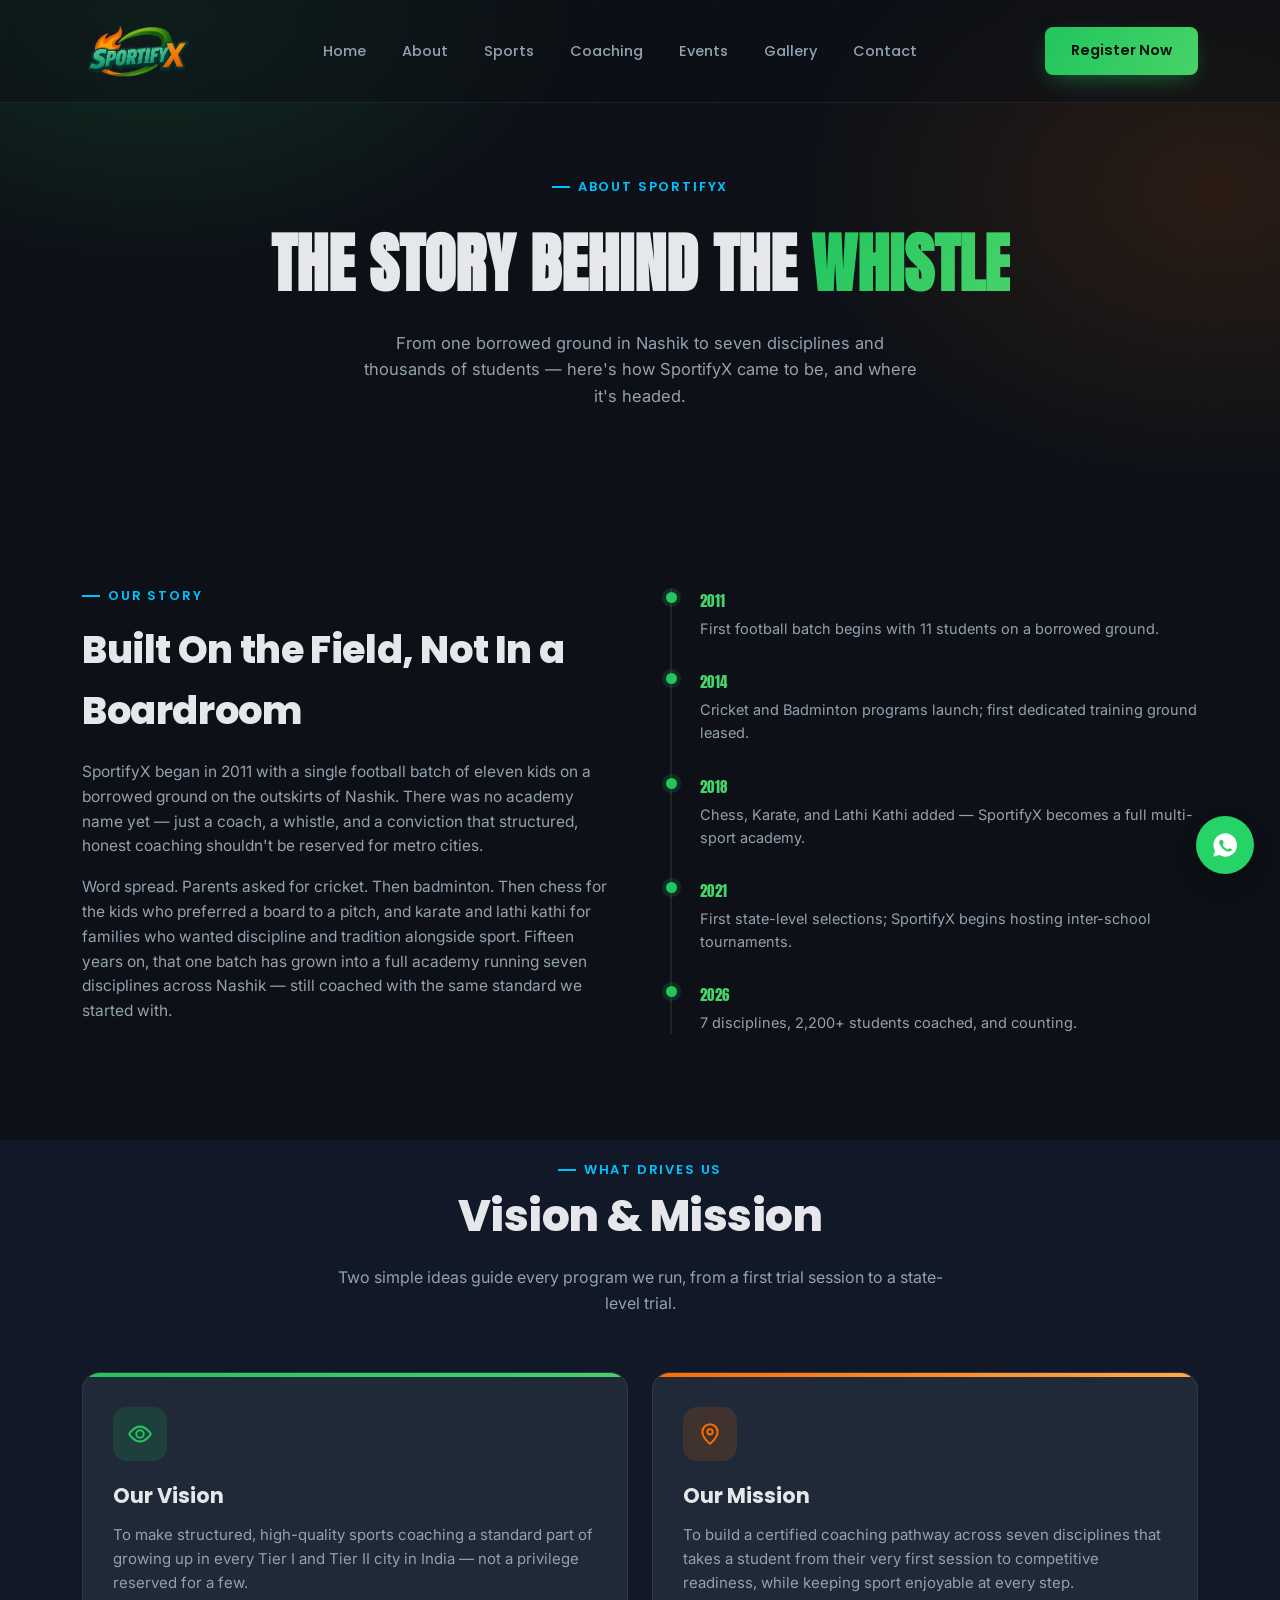
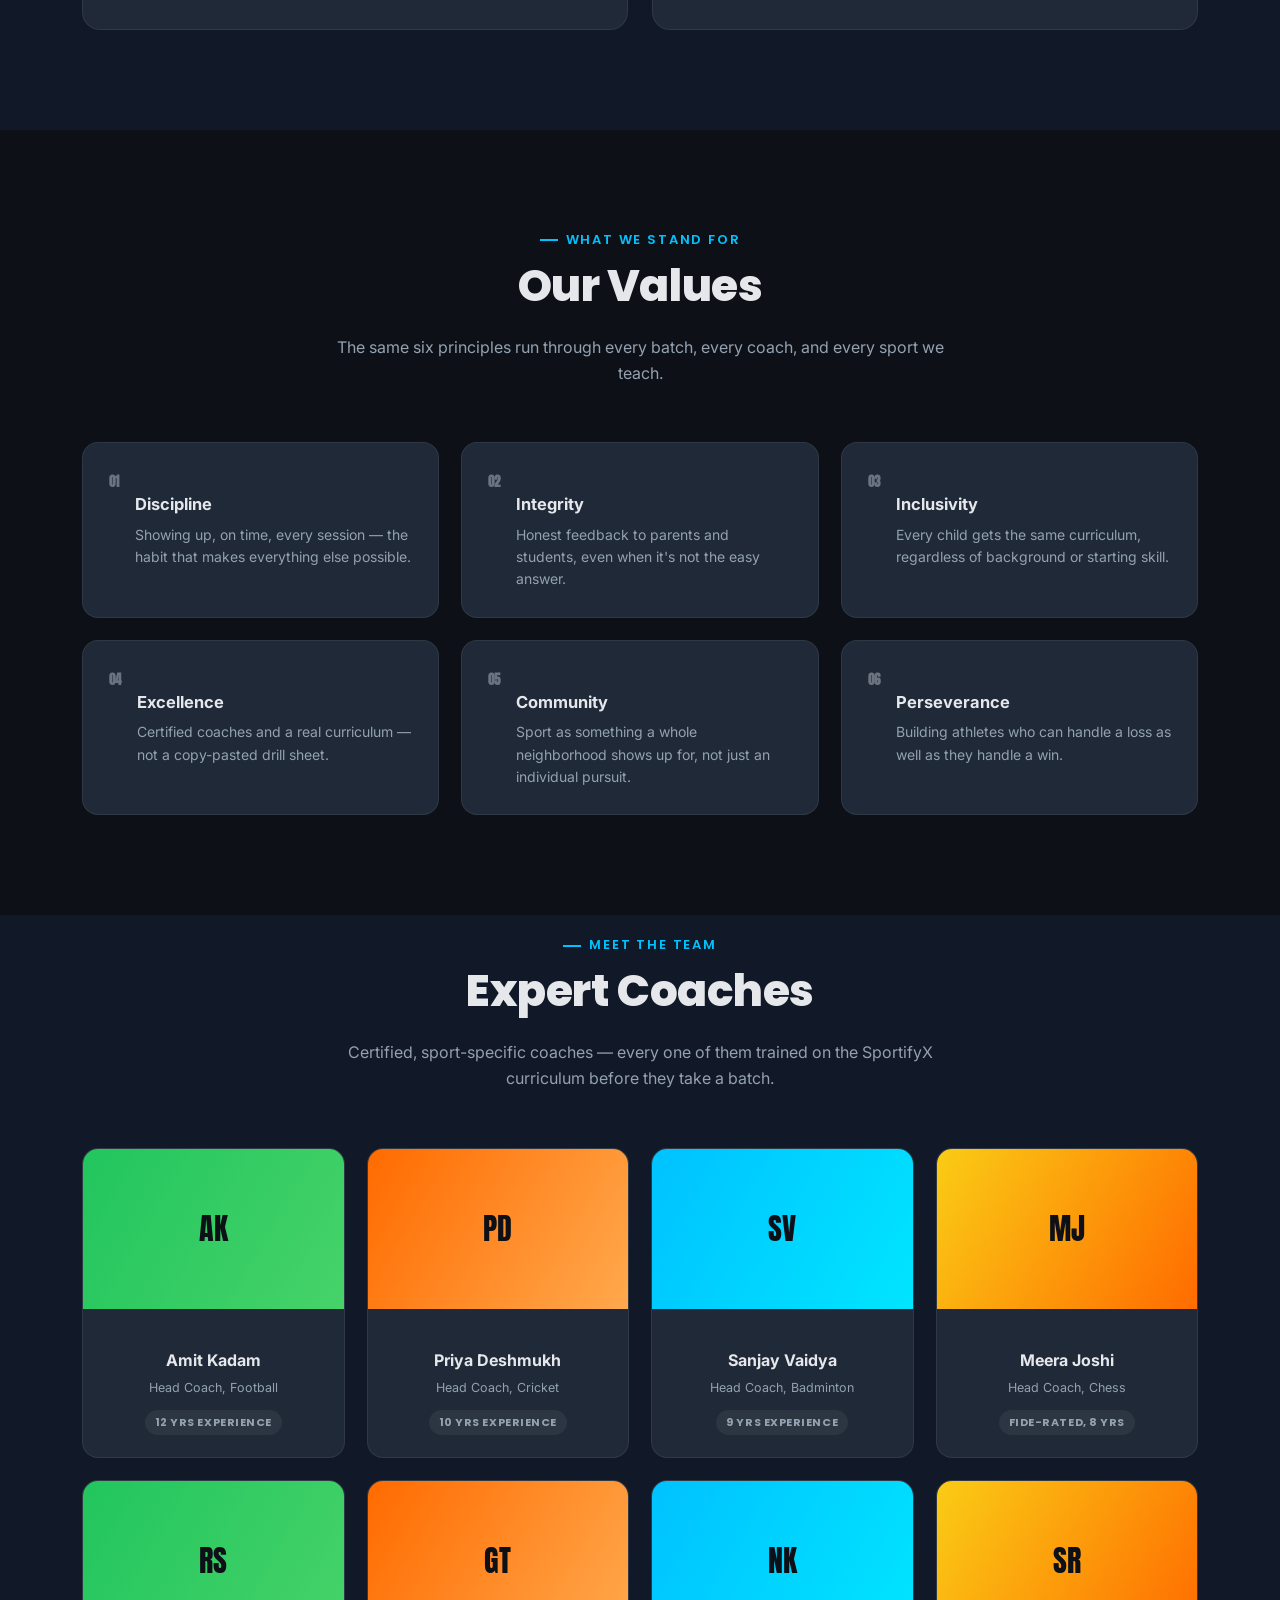
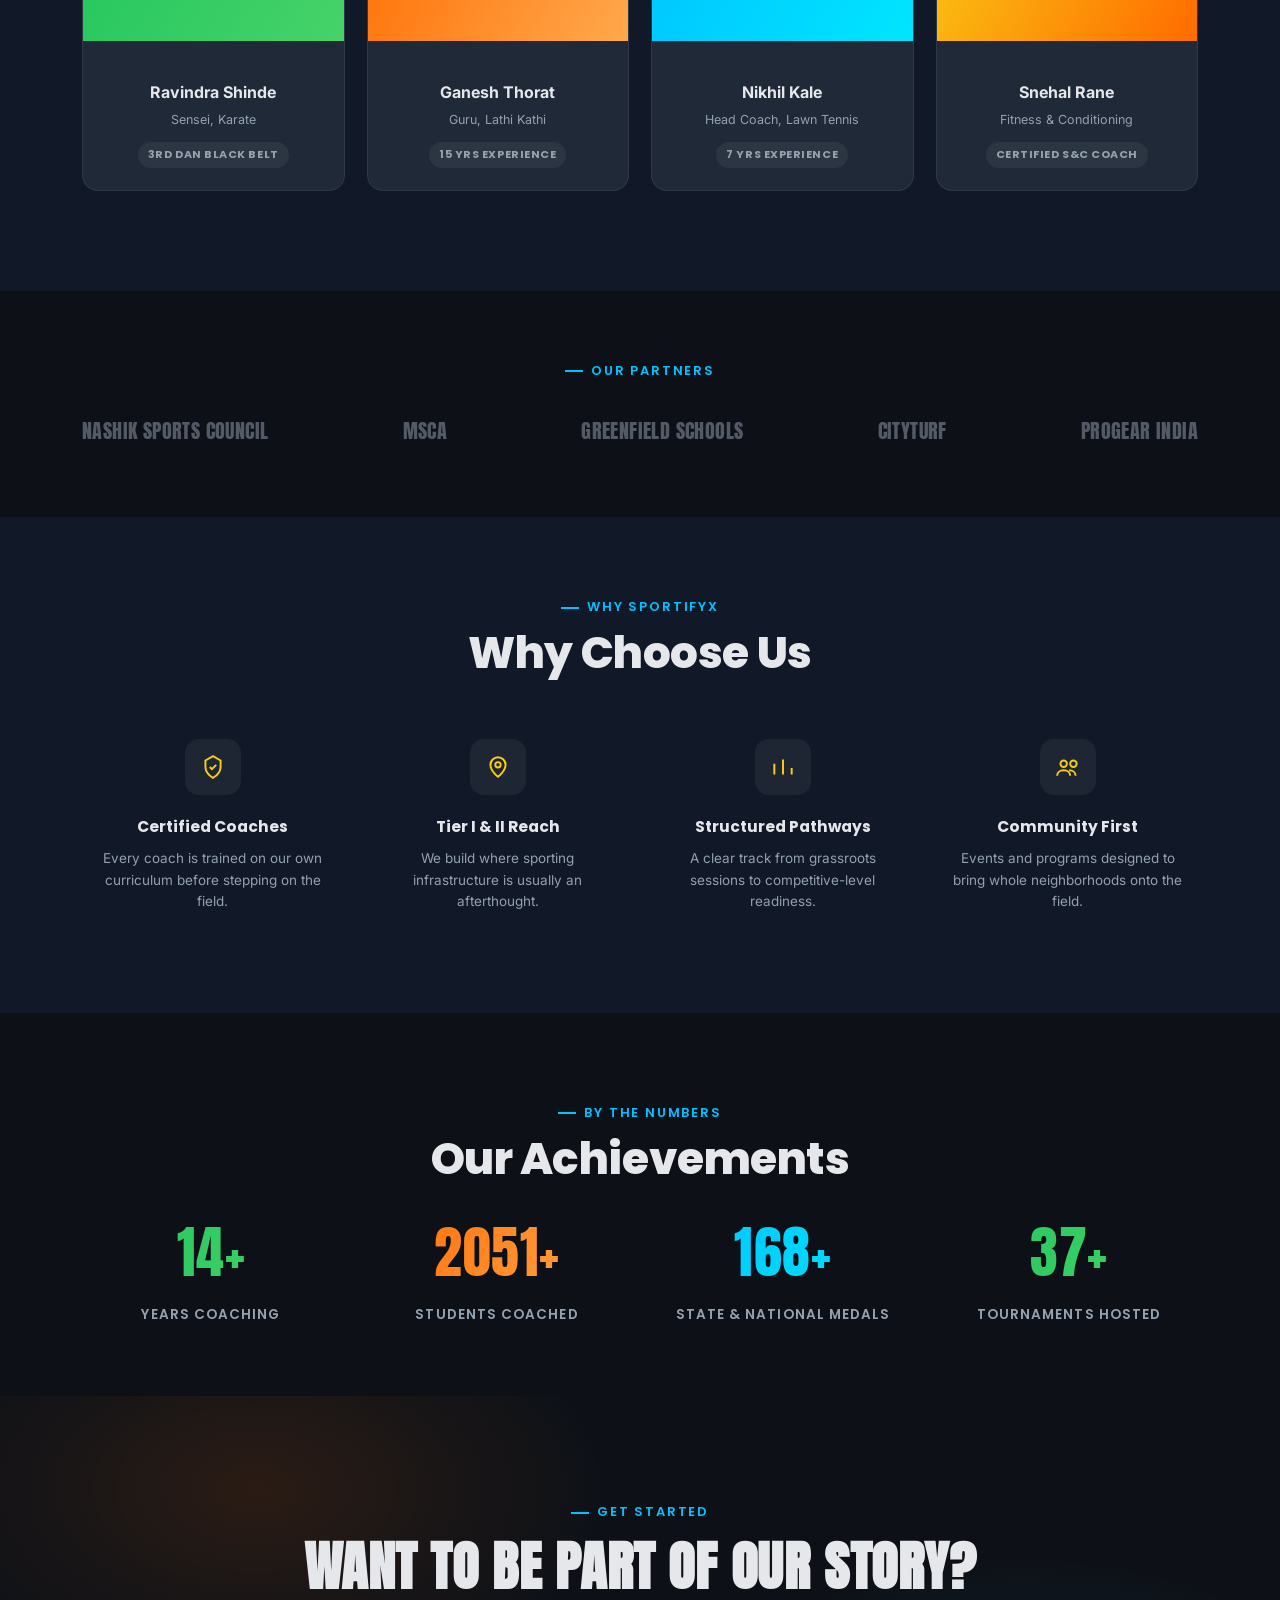
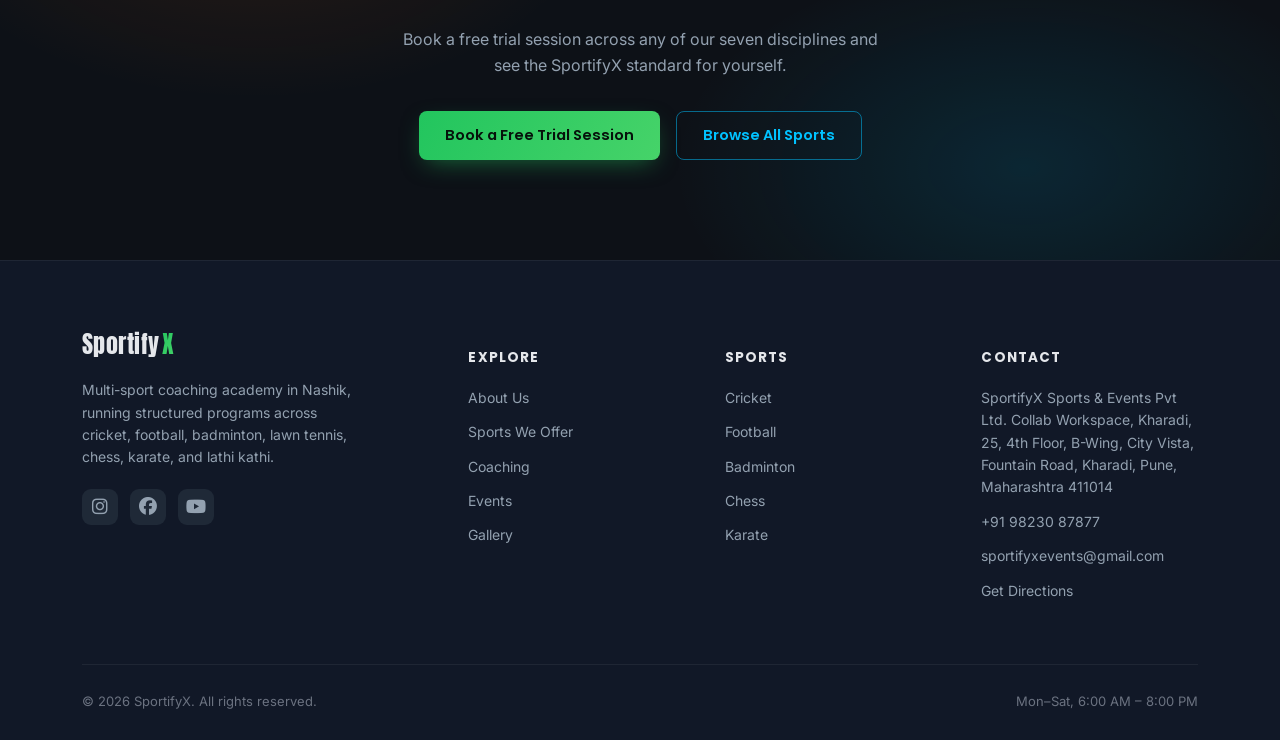
==== about/index.html @ 6ac2527b "updates" ====
<!DOCTYPE html>
<html lang="en">

<head>
    <meta charset="UTF-8">
    <meta name="viewport" content="width=device-width, initial-scale=1.0">
    <title>About Us — SportifyX</title>
    <link rel="icon" type="image/x-icon" href="/favicon_io/favicon.ico" />
    <meta name="description"
        content="The story, vision, mission, values, and coaching team behind SportifyX — a multi-sport coaching academy in Nashik running programs across cricket, football, badminton, lawn tennis, chess, karate, and lathi kathi.">
    <link rel="preconnect" href="https://fonts.googleapis.com">
    <link rel="preconnect" href="https://fonts.gstatic.com" crossorigin>
    <link
        href="https://fonts.googleapis.com/css2?family=Anton&family=Poppins:wght@500;600;700;800&family=Inter:wght@400;500;600&display=swap"
        rel="stylesheet">
        <link rel="stylesheet"
      href="https://cdnjs.cloudflare.com/ajax/libs/font-awesome/6.7.2/css/all.min.css">
    <link rel="stylesheet" href="/css/style.css">
    <style>
        .page-hero {
            padding: 170px 0 70px;
            position: relative;
            overflow: hidden;
            background: radial-gradient(600px 380px at 12% 0%, rgba(34, 197, 94, .16), transparent 70%), radial-gradient(600px 420px at 95% 40%, rgba(255, 107, 0, .12), transparent 70%), var(--navy);
            text-align: center;
        }

        .page-hero .pitch-lines {
            opacity: .4;
        }

        .page-hero h1 {
            font-family: var(--font-display);
            font-size: clamp(36px, 5.6vw, 64px);
            text-transform: uppercase;
            margin: 16px auto 14px;
            position: relative;
            z-index: 1;
        }

        .page-hero p {
            max-width: 560px;
            margin: 0 auto;
            color: var(--text-dim);
            font-size: 16.5px;
            position: relative;
            z-index: 1;
        }

        .breadcrumb {
            position: relative;
            z-index: 1;
            display: inline-flex;
            gap: 8px;
            align-items: center;
            font-family: var(--font-head);
            font-size: 12.5px;
            color: var(--text-dim);
            text-transform: uppercase;
            letter-spacing: .06em;
            margin-top: 14px;
        }

        .breadcrumb a:hover {
            color: var(--green-2);
        }

        .breadcrumb .sep {
            opacity: .5;
        }

        .breadcrumb .current {
            color: var(--text);
        }

        .story-sec {
            padding: 100px 0;
        }

        .story-grid {
            display: grid;
            grid-template-columns: 1fr 1fr;
            gap: 60px;
            align-items: start;
        }

        .story-body h2 {
            font-family: var(--font-head);
            font-weight: 800;
            font-size: clamp(26px, 3.4vw, 38px);
            margin: 14px 0 18px;
            letter-spacing: -0.01em;
        }

        .story-body p {
            color: var(--text-dim);
            font-size: 15.5px;
            margin-bottom: 16px;
        }

        .milestones {
            display: flex;
            flex-direction: column;
            border-left: 2px solid rgba(255, 255, 255, .08);
            margin-top: 10px;
        }

        .milestone {
            position: relative;
            padding: 0 0 30px 28px;
        }

        .milestone:last-child {
            padding-bottom: 0;
        }

        .milestone::before {
            content: '';
            position: absolute;
            left: -6.5px;
            top: 3px;
            width: 11px;
            height: 11px;
            border-radius: 50%;
            background: var(--green);
            box-shadow: 0 0 0 4px rgba(34, 197, 94, .15);
        }

        .milestone__year {
            font-family: var(--font-display);
            font-size: 15px;
            color: var(--green-2);
            letter-spacing: .03em;
        }

        .milestone__text {
            font-size: 14.5px;
            color: var(--text-dim);
            margin-top: 4px;
        }

        .vm-sec {
            padding: 20px 0 100px;
            background: var(--surface);
        }

        .vm-grid {
            display: grid;
            grid-template-columns: 1fr 1fr;
            gap: 24px;
        }

        .vm-card {
            background: var(--card);
            border: 1px solid rgba(255, 255, 255, .07);
            border-radius: 18px;
            padding: 34px 30px;
            position: relative;
            overflow: hidden;
        }

        .vm-card::before {
            content: '';
            position: absolute;
            top: 0;
            left: 0;
            right: 0;
            height: 4px;
        }

        .vm-card.vision::before {
            background: var(--grad-sport);
        }

        .vm-card.mission::before {
            background: var(--grad-energy);
        }

        .vm-icon {
            width: 54px;
            height: 54px;
            border-radius: 14px;
            display: flex;
            align-items: center;
            justify-content: center;
            margin-bottom: 18px;
        }

        .vm-card.vision .vm-icon {
            background: rgba(34, 197, 94, .14);
            color: var(--green);
        }

        .vm-card.mission .vm-icon {
            background: rgba(255, 107, 0, .14);
            color: var(--orange);
        }

        .vm-icon svg {
            width: 26px;
            height: 26px;
        }

        .vm-card h3 {
            font-size: 21px;
            font-weight: 700;
            margin-bottom: 10px;
        }

        .vm-card p {
            color: var(--text-dim);
            font-size: 15px;
        }

        .values-sec {
            padding: 100px 0;
        }

        .values-grid {
            display: grid;
            grid-template-columns: repeat(3, 1fr);
            gap: 22px;
        }

        .value-card {
            background: var(--card);
            border: 1px solid rgba(255, 255, 255, .07);
            border-radius: 16px;
            padding: 26px;
            display: flex;
            gap: 16px;
            align-items: flex-start;
        }

        .value-num {
            font-family: var(--font-display);
            font-size: 13px;
            font-weight: 700;
            color: var(--ice);
            flex-shrink: 0;
            padding-top: 3px;
        }

        .value-card h4 {
            font-size: 16.5px;
            font-weight: 700;
            margin-bottom: 6px;
        }

        .value-card p {
            color: var(--text-dim);
            font-size: 14px;
        }

        .coaches-sec {
            padding: 20px 0 100px;
            background: var(--surface);
        }

        .coaches-grid {
            display: grid;
            grid-template-columns: repeat(4, 1fr);
            gap: 22px;
        }

        .coach-card {
            background: var(--card);
            border: 1px solid rgba(255, 255, 255, .07);
            border-radius: 16px;
            overflow: hidden;
            text-align: center;
        }

        .coach-photo {
            height: 160px;
            display: flex;
            align-items: center;
            justify-content: center;
            font-family: var(--font-display);
            font-size: 30px;
            color: var(--navy);
        }

        .coach-card:nth-child(4n+1) .coach-photo {
            background: var(--grad-sport);
        }

        .coach-card:nth-child(4n+2) .coach-photo {
            background: var(--grad-energy);
        }

        .coach-card:nth-child(4n+3) .coach-photo {
            background: var(--grad-cyan);
        }

        .coach-card:nth-child(4n+4) .coach-photo {
            background: linear-gradient(120deg, var(--yellow), var(--orange));
        }

        .coach-body {
            padding: 18px 16px 22px;
        }

        .coach-body h4 {
            font-size: 16px;
            font-weight: 700;
            margin-bottom: 4px;
        }

        .coach-role {
            font-size: 12.5px;
            color: var(--text-dim);
            margin-bottom: 10px;
        }

        .coach-tag {
            display: inline-block;
            font-family: var(--font-head);
            font-size: 11px;
            font-weight: 700;
            letter-spacing: .05em;
            text-transform: uppercase;
            padding: 4px 10px;
            border-radius: 20px;
            background: rgba(255, 255, 255, .06);
            color: var(--text-dim);
        }

        /* ============ RESPONSIVE (About only) ============ */
        @media (max-width: 1024px) {
            .story-grid {
                grid-template-columns: 1fr;
            }

            .vm-grid {
                grid-template-columns: 1fr;
            }

            .values-grid {
                grid-template-columns: 1fr 1fr;
            }

            .coaches-grid {
                grid-template-columns: 1fr 1fr;
            }
        }

        @media (max-width: 600px) {

            .values-grid,
            .coaches-grid {
                grid-template-columns: 1fr;
            }

            .page-hero {
                padding: 150px 0 50px;
            }
        }
    </style>
</head>

<body id="top">

    <div id="navbar"></div>

    <main>
        <!-- ============ PAGE HERO ============ -->
        <section class="page-hero">
            <div class="pitch-lines"></div>
            <div class="container">
                <span class="eyebrow" style="justify-content:center;">About SportifyX</span>
                <h1>The Story Behind the
                    <span
                        style="background:var(--grad-sport);-webkit-background-clip:text;background-clip:text;color:transparent;">Whistle</span>
                </h1>
                <p>From one borrowed ground in Nashik to seven disciplines and thousands of students — here's how
                    SportifyX came to be, and where it's headed.</p>
                <!-- <div class="breadcrumb">
                    <a href="/index.html">Home</a><span class="sep">/</span><span class="current">About</span>
                </div> -->
            </div>
        </section>

        <section class="story-sec" id="story">
            <div class="container story-grid">
                <div class="story-body reveal">
                    <span class="eyebrow">Our Story</span>
                    <h2>Built On the Field, Not In a Boardroom</h2>
                    <p>SportifyX began in 2011 with a single football batch of eleven kids on a borrowed ground on the
                        outskirts of Nashik. There was no academy name yet — just a coach, a whistle, and a conviction
                        that
                        structured, honest coaching shouldn't be reserved for metro cities.</p>
                    <p>Word spread. Parents asked for cricket. Then badminton. Then chess for the kids who preferred a
                        board to a pitch, and karate and lathi kathi for families who wanted discipline and tradition
                        alongside sport. Fifteen years on, that one batch has grown into a full academy running seven
                        disciplines across Nashik — still coached with the same standard we started with.</p>
                </div>
                <div class="story-media reveal">
                    <div class="milestones">
                        <div class="milestone">
                            <div class="milestone__year">2011</div>
                            <div class="milestone__text">First football batch begins with 11 students on a borrowed
                                ground.</div>
                        </div>
                        <div class="milestone">
                            <div class="milestone__year">2014</div>
                            <div class="milestone__text">Cricket and Badminton programs launch; first dedicated training
                                ground leased.</div>
                        </div>
                        <div class="milestone">
                            <div class="milestone__year">2018</div>
                            <div class="milestone__text">Chess, Karate, and Lathi Kathi added — SportifyX becomes a full
                                multi-sport academy.</div>
                        </div>
                        <div class="milestone">
                            <div class="milestone__year">2021</div>
                            <div class="milestone__text">First state-level selections; SportifyX begins hosting
                                inter-school tournaments.</div>
                        </div>
                        <div class="milestone">
                            <div class="milestone__year">2026</div>
                            <div class="milestone__text">7 disciplines, 2,200+ students coached, and counting.</div>
                        </div>
                    </div>
                </div>
            </div>
        </section>

        <!-- ============ VISION & MISSION ============ -->
        <section class="vm-sec" id="vision-mission">
            <div class="container">
                <div style="display:flex; justify-content:center;"><span class="eyebrow">What Drives Us</span></div>
                <h2 class="section-title">Vision &amp; Mission</h2>
                <p class="section-sub">Two simple ideas guide every program we run, from a first trial session to a
                    state-level trial.</p>
                <div class="vm-grid">
                    <div class="vm-card vision reveal">
                        <div class="vm-icon"><svg viewBox="0 0 24 24" fill="none" stroke="currentColor"
                                stroke-width="1.8">
                                <circle cx="12" cy="12" r="3.5" />
                                <path d="M2 12s4-7 10-7 10 7 10 7-4 7-10 7-10-7-10-7z" />
                            </svg></div>
                        <h3>Our Vision</h3>
                        <p>To make structured, high-quality sports coaching a standard part of growing up in every Tier
                            I
                            and Tier II city in India — not a privilege reserved for a few.</p>
                    </div>
                    <div class="vm-card mission reveal">
                        <div class="vm-icon"><svg viewBox="0 0 24 24" fill="none" stroke="currentColor"
                                stroke-width="1.8">
                                <path d="M12 21s-7-5.2-7-11a7 7 0 0114 0c0 5.8-7 11-7 11z" />
                                <circle cx="12" cy="10" r="2.5" />
                            </svg></div>
                        <h3>Our Mission</h3>
                        <p>To build a certified coaching pathway across seven disciplines that takes a student from
                            their
                            very first session to competitive readiness, while keeping sport enjoyable at every step.
                        </p>
                    </div>
                </div>
            </div>
        </section>

        <!-- ============ VALUES ============ -->
        <section class="values-sec" id="values">
            <div class="container">
                <div style="display:flex; justify-content:center;"><span class="eyebrow">What We Stand For</span></div>
                <h2 class="section-title">Our Values</h2>
                <p class="section-sub">The same six principles run through every batch, every coach, and every sport
                    we teach.</p>
                <div class="values-grid">
                    <div class="value-card reveal">
                        <span class="value-num">01</span>
                        <div>
                            <h4>Discipline</h4>
                            <p>Showing up, on time, every session — the habit that makes everything else possible.</p>
                        </div>
                    </div>
                    <div class="value-card reveal">
                        <span class="value-num">02</span>
                        <div>
                            <h4>Integrity</h4>
                            <p>Honest feedback to parents and students, even when it's not the easy answer.</p>
                        </div>
                    </div>
                    <div class="value-card reveal">
                        <span class="value-num">03</span>
                        <div>
                            <h4>Inclusivity</h4>
                            <p>Every child gets the same curriculum, regardless of background or starting skill.</p>
                        </div>
                    </div>
                    <div class="value-card reveal">
                        <span class="value-num">04</span>
                        <div>
                            <h4>Excellence</h4>
                            <p>Certified coaches and a real curriculum — not a copy-pasted drill sheet.</p>
                        </div>
                    </div>
                    <div class="value-card reveal">
                        <span class="value-num">05</span>
                        <div>
                            <h4>Community</h4>
                            <p>Sport as something a whole neighborhood shows up for, not just an individual pursuit.</p>
                        </div>
                    </div>
                    <div class="value-card reveal">
                        <span class="value-num">06</span>
                        <div>
                            <h4>Perseverance</h4>
                            <p>Building athletes who can handle a loss as well as they handle a win.</p>
                        </div>
                    </div>
                </div>
            </div>
        </section>

        <!-- ============ EXPERT COACHES ============ -->
        <section class="coaches-sec" id="coaches">
            <div class="container">
                <div style="display:flex; justify-content:center;"><span class="eyebrow">Meet the Team</span></div>
                <h2 class="section-title">Expert Coaches</h2>
                <p class="section-sub">Certified, sport-specific coaches — every one of them trained on the SportifyX
                    curriculum before they take a batch.</p>
                <div class="coaches-grid">
                    <div class="coach-card reveal">
                        <div class="coach-photo">AK</div>
                        <div class="coach-body">
                            <h4>Amit Kadam</h4>
                            <div class="coach-role">Head Coach, Football</div><span class="coach-tag">12 yrs
                                experience</span>
                        </div>
                    </div>
                    <div class="coach-card reveal">
                        <div class="coach-photo">PD</div>
                        <div class="coach-body">
                            <h4>Priya Deshmukh</h4>
                            <div class="coach-role">Head Coach, Cricket</div><span class="coach-tag">10 yrs
                                experience</span>
                        </div>
                    </div>
                    <div class="coach-card reveal">
                        <div class="coach-photo">SV</div>
                        <div class="coach-body">
                            <h4>Sanjay Vaidya</h4>
                            <div class="coach-role">Head Coach, Badminton</div><span class="coach-tag">9 yrs
                                experience</span>
                        </div>
                    </div>
                    <div class="coach-card reveal">
                        <div class="coach-photo">MJ</div>
                        <div class="coach-body">
                            <h4>Meera Joshi</h4>
                            <div class="coach-role">Head Coach, Chess</div><span class="coach-tag">FIDE-rated, 8
                                yrs</span>
                        </div>
                    </div>
                    <div class="coach-card reveal">
                        <div class="coach-photo">RS</div>
                        <div class="coach-body">
                            <h4>Ravindra Shinde</h4>
                            <div class="coach-role">Sensei, Karate</div><span class="coach-tag">3rd Dan Black
                                Belt</span>
                        </div>
                    </div>
                    <div class="coach-card reveal">
                        <div class="coach-photo">GT</div>
                        <div class="coach-body">
                            <h4>Ganesh Thorat</h4>
                            <div class="coach-role">Guru, Lathi Kathi</div><span class="coach-tag">15 yrs
                                experience</span>
                        </div>
                    </div>
                    <div class="coach-card reveal">
                        <div class="coach-photo">NK</div>
                        <div class="coach-body">
                            <h4>Nikhil Kale</h4>
                            <div class="coach-role">Head Coach, Lawn Tennis</div><span class="coach-tag">7 yrs
                                experience</span>
                        </div>
                    </div>
                    <div class="coach-card reveal">
                        <div class="coach-photo">SR</div>
                        <div class="coach-body">
                            <h4>Snehal Rane</h4>
                            <div class="coach-role">Fitness &amp; Conditioning</div><span class="coach-tag">Certified
                                S&amp;C coach</span>
                        </div>
                    </div>
                </div>
            </div>
        </section>

        <!-- ============ PARTNERS (reused from shared style.css) ============ -->
        <section class="partners" id="partners">
            <div class="container">
                <div style="display:flex; justify-content:center; margin-bottom:34px;"><span class="eyebrow">Our
                        Partners</span></div>
                <div class="partners-row">
                    <span>Nashik Sports Council</span>
                    <span>MSCA</span>
                    <span>Greenfield Schools</span>
                    <span>CityTurf</span>
                    <span>ProGear India</span>
                </div>
            </div>
        </section>

        <!-- ============ WHY CHOOSE US (reused from shared style.css) ============ -->
        <section class="why" id="why">
            <div class="container">
                <div style="display:flex; justify-content:center;"><span class="eyebrow">Why SportifyX</span></div>
                <h2 class="section-title">Why Choose Us</h2>
                <div class="why-grid">
                    <div class="why-item reveal">
                        <div class="why-icon"><svg viewBox="0 0 24 24" fill="none" stroke="currentColor"
                                stroke-width="1.8">
                                <path d="M12 2l7 4v6c0 5-3.5 8-7 10-3.5-2-7-5-7-10V6z" />
                                <path d="M9 12l2 2 4-4" />
                            </svg></div>
                        <h4>Certified Coaches</h4>
                        <p>Every coach is trained on our own curriculum before stepping on the field.</p>
                    </div>
                    <div class="why-item reveal">
                        <div class="why-icon"><svg viewBox="0 0 24 24" fill="none" stroke="currentColor"
                                stroke-width="1.8">
                                <path d="M12 21s-7-5.2-7-11a7 7 0 0114 0c0 5.8-7 11-7 11z" />
                                <circle cx="12" cy="10" r="2.5" />
                            </svg></div>
                        <h4>Tier I &amp; II Reach</h4>
                        <p>We build where sporting infrastructure is usually an afterthought.</p>
                    </div>
                    <div class="why-item reveal">
                        <div class="why-icon"><svg viewBox="0 0 24 24" fill="none" stroke="currentColor"
                                stroke-width="1.8">
                                <path d="M4 19V9M12 19V5M20 19v-6" />
                            </svg></div>
                        <h4>Structured Pathways</h4>
                        <p>A clear track from grassroots sessions to competitive-level readiness.</p>
                    </div>
                    <div class="why-item reveal">
                        <div class="why-icon"><svg viewBox="0 0 24 24" fill="none" stroke="currentColor"
                                stroke-width="1.8">
                                <circle cx="8" cy="9" r="3" />
                                <circle cx="17" cy="9" r="3" />
                                <path d="M2 20c0-3 2.7-5 6-5s6 2 6 5M13 15c3.3 0 6 2 6 5" />
                            </svg></div>
                        <h4>Community First</h4>
                        <p>Events and programs designed to bring whole neighborhoods onto the field.</p>
                    </div>
                </div>
            </div>
        </section>

        <!-- ============ ACHIEVEMENTS (reused .stats from shared style.css) ============ -->
        <section class="stats" id="achievements">
            <div class="container">
                <div style="display:flex; justify-content:center;"><span class="eyebrow">By the Numbers</span></div>
                <h2 class="section-title">Our Achievements</h2>
                <div class="stats-grid">
                    <div class="stat-card reveal">
                        <div class="stat-num" data-count="15" data-suffix="+">0</div>
                        <div class="stat-label">Years Coaching</div>
                    </div>
                    <div class="stat-card reveal">
                        <div class="stat-num" data-count="2200" data-suffix="+">0</div>
                        <div class="stat-label">Students Coached</div>
                    </div>
                    <div class="stat-card reveal">
                        <div class="stat-num" data-count="180" data-suffix="+">0</div>
                        <div class="stat-label">State &amp; National Medals</div>
                    </div>
                    <div class="stat-card reveal">
                        <div class="stat-num" data-count="40" data-suffix="+">0</div>
                        <div class="stat-label">Tournaments Hosted</div>
                    </div>
                </div>
            </div>
        </section>

        <!-- ============ CTA (reused from shared style.css) ============ -->
        <section class="cta" id="join">
            <div class="container">
                <span class="eyebrow" style="justify-content:center;">Get Started</span>
                <h2>Want to Be Part of Our Story?</h2>
                <p>Book a free trial session across any of our seven disciplines and see the SportifyX standard for
                    yourself.</p>
                <div class="cta-actions">
                    <a href="/contact/index.html" class="btn btn-primary">Book a Free Trial Session</a>
                    <a href="/sports/index.html" class="btn btn-outline">Browse All Sports</a>
                </div>
            </div>
        </section>

    </main>

    <a class="whatsapp-float" href="https://wa.me/919876543210" target="_blank" rel="noopener"
        aria-label="Chat on WhatsApp">
        <svg viewBox="0 0 24 24" fill="currentColor">
            <path
                d="M12 2a10 10 0 00-8.6 15L2 22l5.2-1.4A10 10 0 1012 2zm5.6 14.3c-.2.6-1.2 1.2-1.7 1.3-.4.1-1 .1-1.6-.1-.4-.1-.9-.3-1.5-.6-2.7-1.2-4.4-3.9-4.6-4.1-.1-.2-1.1-1.5-1.1-2.8 0-1.3.7-2 1-2.2.3-.3.6-.3.8-.3h.5c.2 0 .4 0 .6.5.2.5.7 1.8.8 1.9.1.2.1.4 0 .6-.1.2-.1.3-.3.5l-.4.5c-.1.2-.3.3-.1.6.2.3.8 1.3 1.7 2.1 1.2 1 2.1 1.4 2.4 1.5.3.1.5.1.6-.1l.6-.7c.2-.3.4-.2.7-.1l1.6.8c.2.1.4.2.5.3.1.2.1.9-.1 1.4z" />
        </svg>
    </a>

    <div id="footer"></div>

    <script src="/js/script.js"></script>
</body>

</html>
---- css/style.css ----
:root {
  --navy: #0D1117;
  --navy-light: #161B22;
  --surface: #111827;
  --card: #1F2937;
  --ice: #6B7280;
  --text: #E5E7EB;
  --text-dim: #93A1B0;

  --green: #22C55E;
  --green-2: #46D369;
  --orange: #FF6B00;
  --orange-2: #FFA94D;
  --cyan: #00C2FF;
  --cyan-2: #00E5FF;
  --cyan-deep: #0090E6;
  --yellow: #FACC15;

  --grad-sport: linear-gradient(120deg, var(--green), var(--green-2));
  --grad-energy: linear-gradient(120deg, var(--orange), var(--orange-2));
  --grad-cyan: linear-gradient(120deg, var(--cyan), var(--cyan-2));

  --font-display: 'Anton', sans-serif;
  --font-head: 'Poppins', sans-serif;
  --font-body: 'Inter', sans-serif;

  --container: 1180px;
}

*,
*::before,
*::after {
  box-sizing: border-box;
}

html {
  scroll-behavior: smooth;
}

body {
  margin: 0;
  background: var(--navy);
  color: var(--text);
  font-family: var(--font-body);
  line-height: 1.6;
  overflow-x: hidden;
}

img,
svg {
  display: block;
  max-width: 100%;
}

a {
  color: inherit;
  text-decoration: none;
}

ul {
  list-style: none;
  margin: 0;
  padding: 0;
}

button {
  font-family: inherit;
  cursor: pointer;
  border: none;
  background: none;
  color: inherit;
}

h1,
h2,
h3 {
  margin: 0;
  font-family: var(--font-head);
}

p {
  margin: 0;
}

.container {
  max-width: var(--container);
  margin: 0 auto;
  padding: 0 32px;
}

:focus-visible {
  outline: 2px solid var(--cyan);
  outline-offset: 3px;
  border-radius: 4px;
}

.eyebrow {
  display: inline-flex;
  align-items: center;
  gap: 8px;
  font-family: var(--font-head);
  font-weight: 600;
  font-size: 13px;
  letter-spacing: .14em;
  text-transform: uppercase;
  color: var(--cyan);
}

.eyebrow::before {
  content: '';
  width: 18px;
  height: 2px;
  background: var(--cyan);
  display: inline-block;
}

.section-title {
  text-align: center;
  font-size: clamp(28px, 4vw, 44px);
  font-weight: 800;
  letter-spacing: -0.01em;
  margin-bottom: 14px;
}

.section-sub {
  text-align: center;
  max-width: 620px;
  margin: 0 auto 56px;
  color: var(--text-dim);
  font-size: 16px;
}

.btn {
  font-family: var(--font-head);
  font-weight: 600;
  font-size: 14.5px;
  padding: 12px 26px;
  border-radius: 8px;
  display: inline-flex;
  align-items: center;
  gap: 8px;
  transition: transform .2s ease, box-shadow .2s ease, background .2s ease, border-color .2s ease;
  white-space: nowrap;
}

.btn-primary {
  background: var(--grad-sport);
  color: #06120B;
  box-shadow: 0 8px 24px -8px rgba(34, 197, 94, .55);
}

.btn-primary:hover {
  transform: translateY(-2px);
  box-shadow: 0 12px 30px -8px rgba(34, 197, 94, .7);
}

.btn-outline {
  border: 1.5px solid rgba(0, 194, 255, .5);
  color: var(--cyan);
}

.btn-outline:hover {
  background: rgba(0, 194, 255, .1);
  border-color: var(--cyan);
  transform: translateY(-2px);
}

.btn-sm {
  padding: 9px 18px;
  font-size: 13px;
}

header {
  position: fixed;
  top: 0;
  left: 0;
  right: 0;
  z-index: 100;
  background: rgba(13, 17, 23, 0.55);
  backdrop-filter: blur(10px);
  -webkit-backdrop-filter: blur(10px);
  border-bottom: 1px solid rgba(255, 255, 255, 0.06);
  transition: background .3s ease, border-color .3s ease;
}

header.scrolled {
  background: rgba(17, 24, 39, 0.92);
}

nav {
  display: flex;
  align-items: center;
  justify-content: space-between;
  padding: 16px 32px;
  max-width: 1180px;
  margin: 0 auto;
}

.logo {
  font-family: 'Anton', sans-serif;
  font-size: 24px;
  letter-spacing: .02em;
  display: flex;
  align-items: center;
  gap: 2px;
  color: var(--text, #E5E7EB);
}

.logo .accent {
  background: var(--grad-sport);
  -webkit-background-clip: text;
  background-clip: text;
  color: transparent;
}

.logo-img {
  height: 70px;
  width: auto;
  display: block;
}

.nav-links {
  display: flex;
  gap: 36px;
  list-style: none;
  margin: 0;
  padding: 0;
}

.nav-links a {
  font-family: 'Poppins', sans-serif;
  font-weight: 500;
  font-size: 14.5px;
  color: var(--text-dim, #93A1B0);
  position: relative;
  padding: 4px 0;
  transition: color .2s ease;
  text-decoration: none;
}

.nav-links a::after {
  content: '';
  position: absolute;
  left: 0;
  bottom: 0;
  width: 0;
  height: 2px;
  background: linear-gradient(120deg, var(--green, #22C55E), var(--green-2, #46D369));
  transition: width .25s ease;
}

.nav-links a:hover,
.nav-links a.active {
  color: var(--text, #E5E7EB);
}

.nav-links a:hover::after,
.nav-links a.active::after {
  width: 100%;
}

.nav-ctas {
  display: flex;
  gap: 12px;
  align-items: center;
}

.nav-toggle {
  display: none;
  width: 26px;
  height: 20px;
  position: relative;
  background: none;
  border: none;
  cursor: pointer;
  padding: 0;
}

.nav-toggle span {
  position: absolute;
  left: 0;
  right: 0;
  height: 2px;
  background: var(--text, #E5E7EB);
  border-radius: 2px;
  transition: transform .25s ease, opacity .25s ease;
}

.nav-toggle span:nth-child(1) {
  top: 0;
}

.nav-toggle span:nth-child(2) {
  top: 9px;
}

.nav-toggle span:nth-child(3) {
  top: 18px;
}

.nav-toggle.open span:nth-child(1) {
  transform: translateY(9px) rotate(45deg);
}

.nav-toggle.open span:nth-child(2) {
  opacity: 0;
}

.nav-toggle.open span:nth-child(3) {
  transform: translateY(-9px) rotate(-45deg);
}

.nav-menu {
  display: contents;
}

@media (max-width:900px) {
  .nav-toggle {
    display: block;
  }

  .nav-menu {
    display: none;
    position: absolute;
    top: 100%;
    left: 0;
    right: 0;
    background: var(--surface, #111827);
    flex-direction: column;
    gap: 22px;
    padding: 22px 32px 28px;
    border-bottom: 1px solid rgba(255, 255, 255, .08);
    max-height: calc(100vh - 64px);
    overflow-y: auto;
  }

  header.mobile-open .nav-menu {
    display: flex;
  }

  .nav-links {
    flex-direction: column;
    gap: 18px;
  }

  .nav-ctas {
    flex-direction: column;
    gap: 12px;
  }

  .nav-ctas .btn {
    width: 100%;
    justify-content: center;
  }
}

@media (max-width:420px) {
  nav {
    padding: 14px 20px;
  }

  .logo {
    font-size: 20px;
  }
}

.hero {
  padding: 170px 0 90px;
  position: relative;
  background:
    radial-gradient(600px 400px at 15% 10%, rgba(34, 197, 94, .16), transparent 70%),
    radial-gradient(700px 500px at 90% 30%, rgba(255, 107, 0, .13), transparent 70%),
    var(--navy);
  overflow: hidden;
}

.pitch-lines {
  position: absolute;
  inset: 0;
  z-index: 0;
  opacity: .5;
  background-image:
    repeating-linear-gradient(90deg, transparent, transparent 119px, rgba(255, 255, 255, .035) 120px);
}

.centre-circle {
  position: absolute;
  top: -180px;
  right: -180px;
  width: 520px;
  height: 520px;
  border: 1px solid rgba(0, 194, 255, .15);
  border-radius: 50%;
  z-index: 0;
}

.centre-circle::after {
  content: '';
  position: absolute;
  inset: 70px;
  border: 1px solid rgba(0, 194, 255, .12);
  border-radius: 50%;
}

.hero-inner {
  position: relative;
  z-index: 1;
  text-align: center;
}

.hero h1 {
  font-family: var(--font-display);
  font-size: clamp(42px, 7.4vw, 92px);
  line-height: 0.98;
  letter-spacing: .005em;
  margin: 22px auto 22px;
  max-width: 900px;
  text-transform: uppercase;
}

.hero h1 .accent {
  background: var(--grad-sport);
  -webkit-background-clip: text;
  background-clip: text;
  color: transparent;
}

.hero-sub {
  max-width: 580px;
  margin: 0 auto 38px;
  color: var(--text-dim);
  font-size: 17px;
}

.hero-ctas {
  display: flex;
  gap: 16px;
  justify-content: center;
  margin-bottom: 70px;
  flex-wrap: wrap;
}

.scoreboard {
  max-width: 840px;
  margin: 0 auto;
  border-radius: 20px;
  background: var(--surface);
  border: 1px solid rgba(255, 255, 255, .08);
  box-shadow: 0 30px 70px -30px rgba(0, 0, 0, .7);
  overflow: hidden;
  text-align: left;
}

.scoreboard-tabs {
  display: flex;
  background: var(--navy-light);
}

.tab {
  flex: 1;
  padding: 16px 12px;
  font-family: var(--font-head);
  font-weight: 700;
  font-size: 13.5px;
  letter-spacing: .08em;
  text-transform: uppercase;
  color: var(--text-dim);
  border-bottom: 3px solid transparent;
  transition: color .2s ease, border-color .2s ease, background .2s ease;
  display: flex;
  align-items: center;
  justify-content: center;
  gap: 8px;
}

.tab svg {
  width: 16px;
  height: 16px;
}

.tab:hover {
  color: var(--text);
  background: rgba(255, 255, 255, .03);
}

.tab.active {
  color: #fff;
}

.tab[data-sport="football"].active {
  border-color: var(--green);
}

.tab[data-sport="cricket"].active {
  border-color: var(--orange);
}

.tab[data-sport="badminton"].active {
  border-color: var(--cyan);
}

.scoreboard-body {
  padding: 32px;
  display: flex;
  gap: 28px;
  align-items: center;
}

.scoreboard-icon {
  flex: 0 0 auto;
  width: 76px;
  height: 76px;
  border-radius: 16px;
  display: flex;
  align-items: center;
  justify-content: center;
  transition: background .3s ease;
}

.scoreboard-icon svg {
  width: 38px;
  height: 38px;
}

.scoreboard-panel[data-sport="football"] .scoreboard-icon {
  background: rgba(34, 197, 94, .14);
  color: var(--green);
}

.scoreboard-panel[data-sport="cricket"] .scoreboard-icon {
  background: rgba(255, 107, 0, .14);
  color: var(--orange);
}

.scoreboard-panel[data-sport="badminton"] .scoreboard-icon {
  background: rgba(0, 194, 255, .14);
  color: var(--cyan);
}

.scoreboard-text h3 {
  font-size: 20px;
  font-weight: 700;
  margin-bottom: 6px;
}

.scoreboard-text p {
  color: var(--text-dim);
  font-size: 14.5px;
  margin-bottom: 12px;
}

.scoreboard-meta {
  display: flex;
  gap: 22px;
  flex-wrap: wrap;
}

.scoreboard-meta div {
  font-family: var(--font-head);
  font-size: 12.5px;
  color: var(--ice);
}

.scoreboard-meta strong {
  display: block;
  font-family: var(--font-display);
  font-size: 20px;
  color: var(--text);
  letter-spacing: .02em;
}

.ticker-wrap {
  background: var(--navy-light);
  border-top: 1px solid rgba(255, 255, 255, .06);
  border-bottom: 1px solid rgba(255, 255, 255, .06);
  overflow: hidden;
  padding: 14px 0;
  position: relative;
  z-index: 1;
}

.ticker {
  display: flex;
  width: max-content;
  animation: scroll-left 26s linear infinite;
}

.ticker span {
  font-family: var(--font-head);
  font-weight: 600;
  font-size: 13px;
  letter-spacing: .09em;
  text-transform: uppercase;
  color: var(--text-dim);
  padding: 0 28px;
  display: flex;
  align-items: center;
  gap: 28px;
  white-space: nowrap;
}

.ticker span b {
  color: var(--green);
  font-weight: 700;
}

.ticker span em {
  color: var(--orange);
  font-style: normal;
  font-weight: 700;
}

@keyframes scroll-left {
  from {
    transform: translateX(0);
  }

  to {
    transform: translateX(-50%);
  }
}

.about-sec {
  padding: 100px 0;
}

.about-grid {
  display: grid;
  grid-template-columns: 0.85fr 1.15fr;
  gap: 60px;
  align-items: center;
}

.about-media {
  position: relative;
  border-radius: 20px;
  overflow: hidden;
  min-height: 380px;
  background:
    radial-gradient(400px 260px at 30% 20%, rgba(34, 197, 94, .22), transparent 70%),
    radial-gradient(360px 260px at 80% 80%, rgba(0, 194, 255, .18), transparent 70%),
    var(--card);
  border: 1px solid rgba(255, 255, 255, .07);
  display: flex;
  align-items: center;
  justify-content: center;
}

.about-media .placeholder-tag {
  font-family: var(--font-head);
  font-size: 12.5px;
  color: var(--text-dim);
  text-align: center;
  padding: 0 20px;
}

.about-media svg {
  width: 64px;
  height: 64px;
  color: var(--green);
  margin: 0 auto 14px;
}

.about-badge {
  position: absolute;
  bottom: 22px;
  left: 22px;
  background: var(--navy);
  border: 1px solid rgba(255, 255, 255, .1);
  border-radius: 14px;
  padding: 14px 20px;
  display: flex;
  flex-direction: column;
}

.about-badge strong {
  font-family: var(--font-display);
  font-size: 26px;
  color: var(--green-2);
}

.about-badge span {
  font-size: 11.5px;
  color: var(--text-dim);
  text-transform: uppercase;
  letter-spacing: .06em;
}

.about-body p {
  color: var(--text-dim);
  font-size: 15.5px;
  margin: 18px 0;
}

.about-body h2 {
  font-family: var(--font-head);
  font-weight: 800;
  font-size: clamp(26px, 3.4vw, 38px);
  margin-top: 14px;
  letter-spacing: -0.01em;
}

.stats {
  padding: 90px 0 70px;
}

.stats-grid {
  display: grid;
  grid-template-columns: repeat(4, 1fr);
  gap: 28px;
  text-align: center;
}

.stat-num {
  font-family: var(--font-display);
  font-size: clamp(38px, 4.4vw, 58px);
  letter-spacing: .01em;
  background: var(--grad-sport);
  -webkit-background-clip: text;
  background-clip: text;
  color: transparent;
}

.stat-card:nth-child(2) .stat-num {
  background: var(--grad-energy);
  -webkit-background-clip: text;
  background-clip: text;
}

.stat-card:nth-child(3) .stat-num {
  background: var(--grad-cyan);
  -webkit-background-clip: text;
  background-clip: text;
}

.stat-label {
  font-size: 13.5px;
  color: var(--text-dim);
  text-transform: uppercase;
  letter-spacing: .08em;
  font-family: var(--font-head);
  font-weight: 600;
  margin-top: 6px;
}

.sports {
  padding: 20px 0 100px;
}

.sports-grid {
  display: grid;
  grid-template-columns: repeat(4, 1fr);
  gap: 22px;
}

.sport-card {
  border-radius: 18px;
  padding: 1px;
  position: relative;
  overflow: hidden;
}

.sport-card.accent-green {
  background: var(--grad-sport);
}

.sport-card.accent-orange {
  background: var(--grad-energy);
}

.sport-card.accent-cyan {
  background: var(--grad-cyan);
}

.sport-card-inner {
  background: var(--surface);
  border-radius: 17px;
  padding: 28px 22px;
  height: 100%;
  display: flex;
  flex-direction: column;
  gap: 12px;
}

.sport-card-inner svg {
  width: 30px;
  height: 30px;
}

.sport-card.accent-green svg,
.sport-card.accent-green .sport-link {
  color: var(--green);
}

.sport-card.accent-orange svg,
.sport-card.accent-orange .sport-link {
  color: var(--orange);
}

.sport-card.accent-cyan svg,
.sport-card.accent-cyan .sport-link {
  color: var(--cyan);
}

.sport-card-inner h3 {
  font-size: 18px;
  font-weight: 700;
}

.sport-card-inner p {
  color: var(--text-dim);
  font-size: 14px;
  flex-grow: 1;
}

.sport-link {
  font-family: var(--font-head);
  font-weight: 600;
  font-size: 13px;
  display: inline-flex;
  align-items: center;
  gap: 6px;
}

.sport-link svg {
  width: 14px;
  height: 14px;
  transition: transform .2s ease;
}

.sport-card-inner:hover .sport-link svg {
  transform: translateX(4px);
}

.sports-more {
  text-align: center;
  margin-top: 40px;
}

.why {
  padding: 80px 0 100px;
  background: var(--surface);
}

.why-grid {
  display: grid;
  grid-template-columns: repeat(4, 1fr);
  gap: 24px;
  margin-top: 50px;
}

.why-item {
  text-align: center;
  padding: 0 12px;
}

.why-icon {
  width: 56px;
  height: 56px;
  margin: 0 auto 16px;
  border-radius: 14px;
  background: rgba(229, 231, 235, .06);
  display: flex;
  align-items: center;
  justify-content: center;
  color: var(--yellow);
}

.why-icon svg {
  width: 26px;
  height: 26px;
}

.why-item h4 {
  font-family: var(--font-head);
  font-size: 15.5px;
  font-weight: 700;
  margin-bottom: 8px;
}

.why-item p {
  font-size: 13.5px;
  color: var(--text-dim);
}

.programs {
  padding: 100px 0;
}

.programs-top {
  display: flex;
  justify-content: space-between;
  align-items: flex-end;
  gap: 24px;
  margin-bottom: 44px;
  flex-wrap: wrap;
}

.programs-top .section-sub {
  margin: 10px 0 0;
  text-align: left;
  max-width: 480px;
}

.programs-grid {
  display: grid;
  grid-template-columns: repeat(2, 1fr);
  gap: 24px;
  margin-bottom: 40px;
}

.program-card {
  background: var(--card);
  border: 1px solid rgba(255, 255, 255, .07);
  border-radius: 18px;
  padding: 30px;
}

.program-card__tag {
  display: inline-block;
  font-family: var(--font-head);
  font-size: 11.5px;
  font-weight: 700;
  letter-spacing: .08em;
  text-transform: uppercase;
  padding: 5px 12px;
  border-radius: 20px;
  margin-bottom: 16px;
}

.program-card.foundation .program-card__tag {
  background: rgba(34, 197, 94, .14);
  color: var(--green);
}

.program-card.performance .program-card__tag {
  background: rgba(255, 107, 0, .14);
  color: var(--orange);
}

.program-card h3 {
  font-size: 21px;
  font-weight: 700;
  margin-bottom: 10px;
}

.program-card p {
  color: var(--text-dim);
  font-size: 14.5px;
  margin-bottom: 18px;
}

.program-card__meta {
  display: flex;
  gap: 20px;
  flex-wrap: wrap;
}

.program-card__meta div {
  font-family: var(--font-head);
  font-size: 12px;
  color: var(--ice);
}

.program-card__meta strong {
  display: block;
  font-family: var(--font-display);
  font-size: 17px;
  color: var(--text);
}

.benefits-row {
  display: flex;
  gap: 14px;
  flex-wrap: wrap;
  justify-content: center;
}

.benefit-chip {
  display: flex;
  align-items: center;
  gap: 8px;
  background: var(--card);
  border: 1px solid rgba(255, 255, 255, .07);
  padding: 10px 16px;
  border-radius: 30px;
  font-family: var(--font-head);
  font-size: 13px;
  color: var(--text-dim);
}

.benefit-chip svg {
  width: 16px;
  height: 16px;
  color: var(--green);
  flex-shrink: 0;
}

.programs-cta {
  text-align: center;
  margin-top: 40px;
}

.events-sec {
  padding: 20px 0 100px;
  background: var(--surface);
}

.events-grid {
  display: grid;
  grid-template-columns: repeat(3, 1fr);
  gap: 24px;
}

.event-card {
  background: var(--card);
  border: 1px solid rgba(255, 255, 255, .07);
  border-radius: 18px;
  overflow: hidden;
  display: flex;
  flex-direction: column;
}

.event-card__date {
  font-family: var(--font-display);
  font-size: 13px;
  letter-spacing: .06em;
  padding: 10px 20px;
  color: var(--navy);
  text-transform: uppercase;
}

.event-card.g .event-card__date {
  background: var(--grad-sport);
}

.event-card.o .event-card__date {
  background: var(--grad-energy);
}

.event-card.c .event-card__date {
  background: var(--grad-cyan);
}

.event-card__body {
  padding: 22px 24px 26px;
  flex-grow: 1;
  display: flex;
  flex-direction: column;
}

.event-card__body h3 {
  font-size: 17.5px;
  font-weight: 700;
  margin-bottom: 8px;
}

.event-card__body p {
  color: var(--text-dim);
  font-size: 14px;
  margin-bottom: 16px;
  flex-grow: 1;
}

.event-card__foot {
  display: flex;
  justify-content: space-between;
  align-items: center;
  font-size: 12.5px;
  color: var(--ice);
  font-family: var(--font-head);
}

.events-more {
  text-align: center;
  margin-top: 40px;
}

.gallery-sec {
  padding: 100px 0;
}

.gallery-grid {
  display: grid;
  grid-template-columns: repeat(4, 1fr);
  grid-auto-rows: 190px;
  gap: 16px;
}

.gallery-tile {
  border-radius: 16px;
  position: relative;
  display: flex;
  align-items: flex-end;
  padding: 16px;
  overflow: hidden;
  border: 1px solid rgba(255, 255, 255, .07);
}

.gallery-tile span {
  font-family: var(--font-head);
  font-weight: 600;
  font-size: 13px;
  letter-spacing: .04em;
  text-transform: uppercase;
  color: #fff;
  background: rgba(13, 17, 23, .55);
  padding: 6px 12px;
  border-radius: 20px;
}

.gallery-tile.g1 {
  grid-column: span 2;
  grid-row: span 2;
  background: radial-gradient(400px 300px at 30% 20%, rgba(34, 197, 94, .3), transparent 70%), var(--card);
}

.gallery-tile.g2 {
  background: radial-gradient(300px 220px at 70% 30%, rgba(255, 107, 0, .3), transparent 70%), var(--card);
}

.gallery-tile.g3 {
  background: radial-gradient(300px 220px at 30% 70%, rgba(0, 194, 255, .3), transparent 70%), var(--card);
}

.gallery-tile.g4 {
  background: radial-gradient(300px 220px at 70% 70%, rgba(250, 204, 21, .25), transparent 70%), var(--card);
}

.gallery-tile.g5 {
  background: radial-gradient(300px 220px at 50% 50%, rgba(34, 197, 94, .22), transparent 70%), var(--card);
}

.gallery-more {
  text-align: center;
  margin-top: 40px;
}

.testimonials {
  padding: 20px 0 100px;
  background: var(--surface);
}

.testimonials-grid {
  display: grid;
  grid-template-columns: repeat(3, 1fr);
  gap: 24px;
}

.testimonial-card {
  background: var(--card);
  border: 1px solid rgba(255, 255, 255, .07);
  border-radius: 18px;
  padding: 28px;
}

.testimonial-card p.quote {
  font-size: 15px;
  color: var(--text);
  margin-bottom: 22px;
}

.testimonial-who {
  display: flex;
  align-items: center;
  gap: 12px;
}

.testimonial-avatar {
  width: 42px;
  height: 42px;
  border-radius: 50%;
  display: flex;
  align-items: center;
  justify-content: center;
  font-family: var(--font-display);
  font-size: 15px;
  color: var(--navy);
  flex-shrink: 0;
}

.testimonial-card:nth-child(1) .testimonial-avatar {
  background: var(--grad-sport);
}

.testimonial-card:nth-child(2) .testimonial-avatar {
  background: var(--grad-energy);
}

.testimonial-card:nth-child(3) .testimonial-avatar {
  background: var(--grad-cyan);
}

.testimonial-name {
  font-family: var(--font-head);
  font-weight: 700;
  font-size: 14px;
}

.testimonial-role {
  font-size: 12.5px;
  color: var(--text-dim);
}

.partners {
  padding: 70px 0;
}

.partners-row {
  display: flex;
  justify-content: space-between;
  align-items: center;
  flex-wrap: wrap;
  gap: 30px;
}

.partners-row span {
  font-family: var(--font-display);
  font-size: 20px;
  letter-spacing: .02em;
  color: var(--ice);
  text-transform: uppercase;
  opacity: .75;
  transition: opacity .2s ease, color .2s ease;
}

.partners-row span:hover {
  opacity: 1;
  color: var(--text);
}

.cta {
  padding: 100px 0;
  text-align: center;
  position: relative;
  overflow: hidden;
  background:
    radial-gradient(500px 300px at 20% 20%, rgba(255, 107, 0, .12), transparent 70%),
    radial-gradient(500px 300px at 80% 80%, rgba(0, 194, 255, .12), transparent 70%),
    var(--navy);
}

.cta h2 {
  font-family: var(--font-display);
  font-size: clamp(30px, 4.6vw, 54px);
  text-transform: uppercase;
  margin-bottom: 18px;
  letter-spacing: .01em;
}

.cta p {
  color: var(--text-dim);
  max-width: 480px;
  margin: 0 auto 32px;
}

.cta-actions {
  display: flex;
  gap: 16px;
  justify-content: center;
  flex-wrap: wrap;
}

.contact-mini {
  padding: 20px 0 110px;
  background: var(--surface);
}

.contact-mini-grid {
  display: grid;
  grid-template-columns: 1fr 1fr;
  gap: 48px;
  align-items: stretch;
}

.contact-list {
  display: flex;
  flex-direction: column;
  gap: 18px;
  margin-top: 30px;
}

.contact-list-item {
  display: flex;
  gap: 16px;
  align-items: flex-start;
  background: var(--card);
  border: 1px solid rgba(255, 255, 255, .07);
  border-radius: 14px;
  padding: 16px 18px;
}

.contact-icon {
  width: 40px;
  height: 40px;
  border-radius: 10px;
  background: rgba(34, 197, 94, .14);
  color: var(--green);
  display: flex;
  align-items: center;
  justify-content: center;
  flex-shrink: 0;
}

.contact-icon svg {
  width: 19px;
  height: 19px;
}

.contact-list-item h4 {
  font-family: var(--font-head);
  font-size: 14.5px;
  font-weight: 700;
  margin-bottom: 3px;
}

.contact-list-item p,
.contact-list-item a {
  font-size: 13.5px;
  color: var(--text-dim);
}

.contact-map {
  position:relative;
  border-radius: 20px;
  overflow: hidden;
  min-height: 300px;
  margin-top: 30px;
}

.contact-map iframe {
  width: 100%;
  height: 100%;
  min-height: 300px;
  border: 0;
}

.map-card{
    position:absolute;
    left:20px;
    bottom:20px;
    background:rgba(17,24,39,.92);
    backdrop-filter:blur(10px);
    padding:18px 20px;
    border-radius:16px;
    max-width:280px;
    border:1px solid rgba(255,255,255,.08);
    z-index:5;
}

.map-card h4{
    color:white;
    margin-bottom:8px;
}

.map-card p{
    color:#93A1B0;
    font-size:14px;
}

.whatsapp-float {
  position: fixed;
  bottom: 26px;
  right: 26px;
  width: 58px;
  height: 58px;
  border-radius: 50%;
  background: #25D366;
  display: flex;
  align-items: center;
  justify-content: center;
  color: #fff;
  box-shadow: 0 10px 26px -8px rgba(0, 0, 0, .6);
  z-index: 90;
  transition: transform .2s ease;
}

.whatsapp-float:hover {
  transform: scale(1.08);
}

.whatsapp-float svg {
  width: 28px;
  height: 28px;
}

.reveal {
  opacity: 0;
  transform: translateY(24px);
  transition: opacity .7s ease, transform .7s ease;
}

.reveal.in {
  opacity: 1;
  transform: translateY(0);
}

@media (max-width:1024px) {
  .about-grid {
    grid-template-columns: 1fr;
  }

  .programs-grid {
    grid-template-columns: 1fr;
  }

  .gallery-grid {
    grid-template-columns: repeat(2, 1fr);
  }

  .gallery-tile.g1 {
    grid-column: span 2;
  }

  .contact-mini-grid {
    grid-template-columns: 1fr;
  }
}

@media (max-width:900px) {

  .stats-grid,
  .sports-grid,
  .events-grid,
  .testimonials-grid {
    grid-template-columns: 1fr 1fr;
  }

  .why-grid {
    grid-template-columns: 1fr 1fr;
  }

  .scoreboard-body {
    flex-direction: column;
    text-align: center;
  }

  .scoreboard-meta {
    justify-content: center;
  }
}

@media (max-width:600px) {

  .stats-grid,
  .sports-grid,
  .why-grid,
  .events-grid,
  .testimonials-grid,
  .gallery-grid {
    grid-template-columns: 1fr;
  }

  .gallery-tile.g1 {
    grid-column: span 1;
  }

  .hero {
    padding: 150px 0 60px;
  }

  .scoreboard-tabs .tab span.tab-label {
    display: none;
  }

  .programs-top {
    flex-direction: column;
    align-items: flex-start;
  }
}

@media (prefers-reduced-motion: reduce) {
  html {
    scroll-behavior: auto;
  }

  .ticker {
    animation: none;
  }

  .reveal {
    transition: none;
    opacity: 1;
    transform: none;
  }

  * {
    animation-duration: 0.01ms !important;
  }
}

footer {
  background: var(--surface, #111827);
  border-top: 1px solid rgba(255, 255, 255, .06);
  padding: 64px 0 28px;
}

.footer-grid {
  display: grid;
  grid-template-columns: 1.6fr 1fr 1fr 1fr;
  gap: 40px;
  margin-bottom: 50px;
}

.footer-brand p {
  color: var(--text-dim, #93A1B0);
  font-size: 14px;
  margin: 16px 0 20px;
  max-width: 280px;
}

.social-row {
  display: flex;
  gap: 12px;
}

.social-row a {
  width: 36px;
  height: 36px;
  border-radius: 9px;
  background: var(--card, #1F2937);
  display: flex;
  align-items: center;
  justify-content: center;
  color: var(--text-dim, #93A1B0);
  transition: color .2s ease, background .2s ease;
}

.social-row a:hover {
  color: var(--cyan, #00C2FF);
  background: rgba(0, 194, 255, .1);
}

.social-row i {
    font-size: 18px;
    color: inherit;
}

.footer-col h5 {
  font-family: 'Poppins', sans-serif;
  font-size: 13.5px;
  text-transform: uppercase;
  letter-spacing: .08em;
  color: var(--text, #E5E7EB);
  margin-bottom: 18px;
}

.footer-col a {
  display: block;
  color: var(--text-dim, #93A1B0);
  font-size: 14px;
  margin-bottom: 12px;
  transition: color .2s ease;
  text-decoration: none;
}

.footer-col a:hover {
  color: var(--green, #22C55E);
}

.footer-bottom {
  display: flex;
  justify-content: space-between;
  align-items: center;
  padding-top: 26px;
  border-top: 1px solid rgba(255, 255, 255, .06);
  font-size: 13px;
  color: var(--ice, #6B7280);
  flex-wrap: wrap;
  gap: 12px;
}

@media (max-width:900px) {
  .footer-grid {
    grid-template-columns: 1fr 1fr;
  }
}

@media (max-width:600px) {
  footer {
    padding: 48px 0 24px;
  }

  .footer-grid {
    grid-template-columns: 1fr;
    gap: 32px;
    margin-bottom: 36px;
  }

  .footer-brand p {
    max-width: none;
  }

  .footer-bottom {
    flex-direction: column;
    align-items: flex-start;
    text-align: left;
  }
}
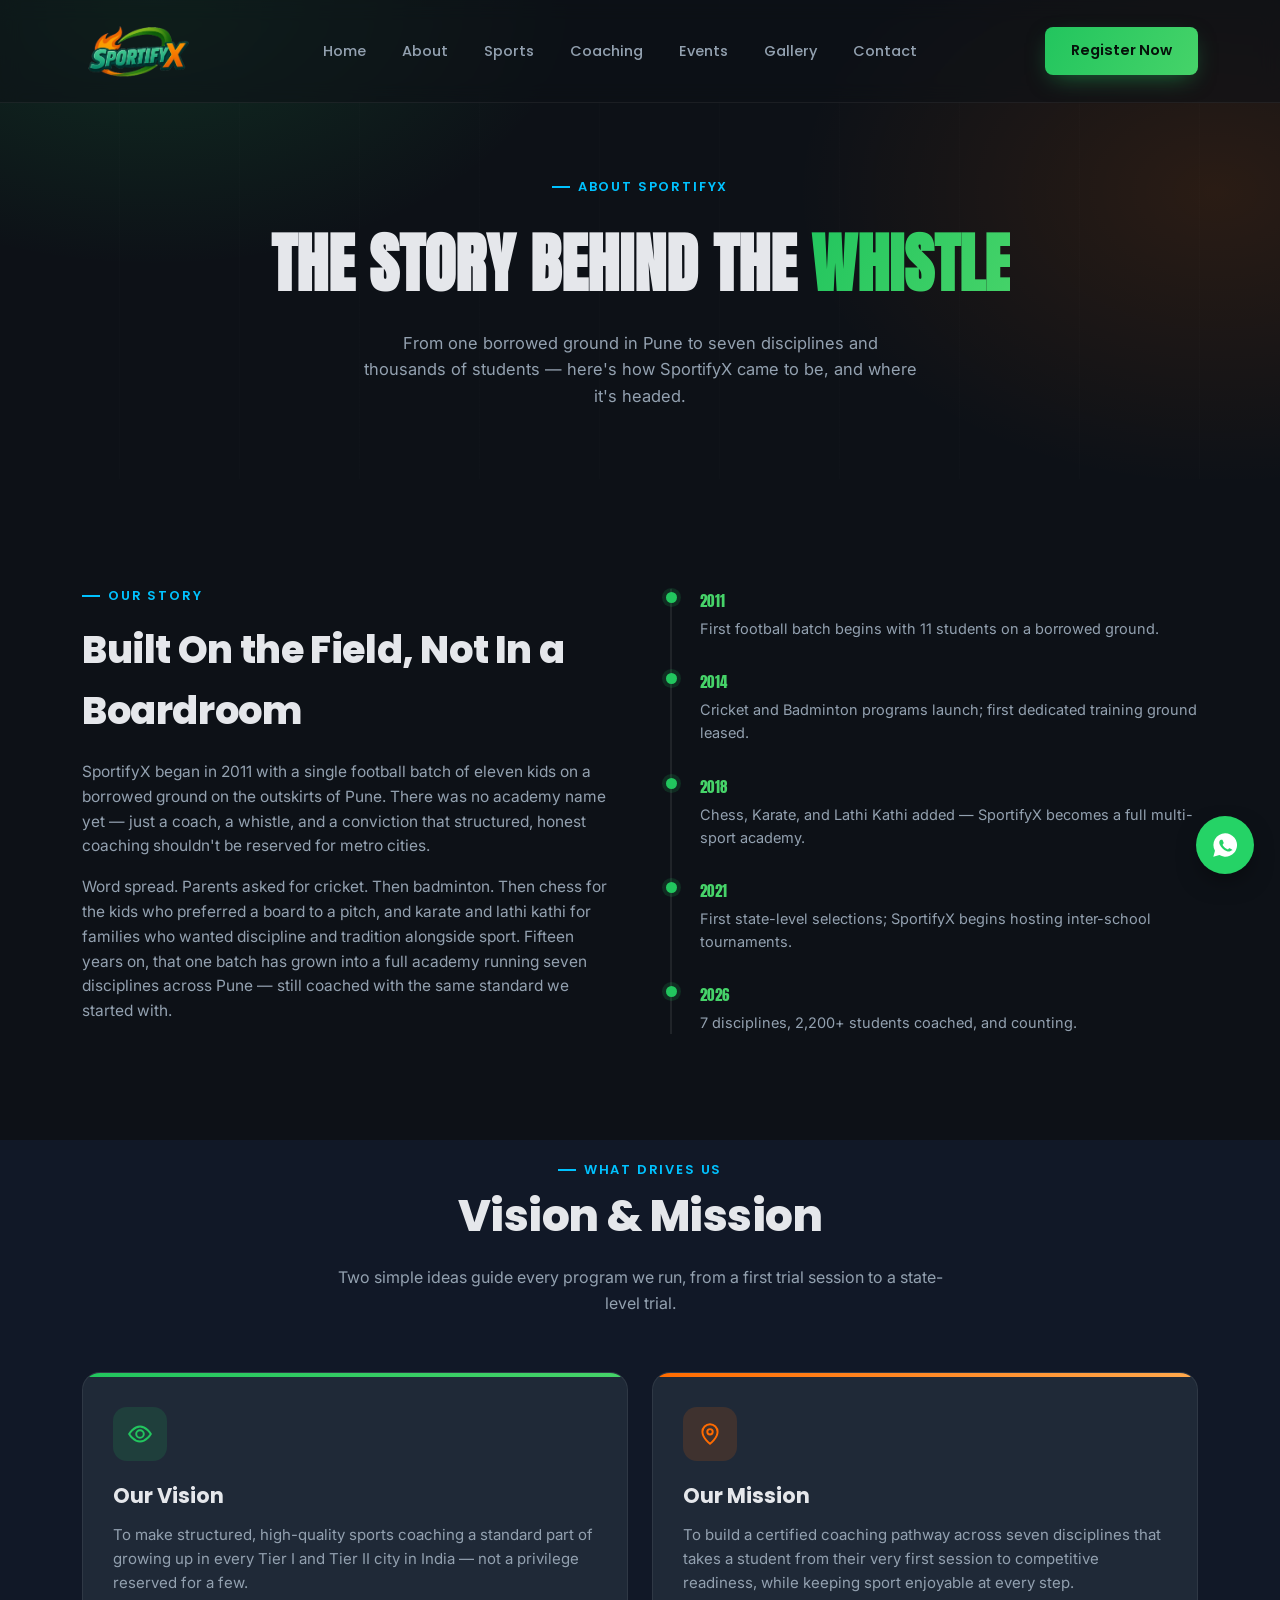
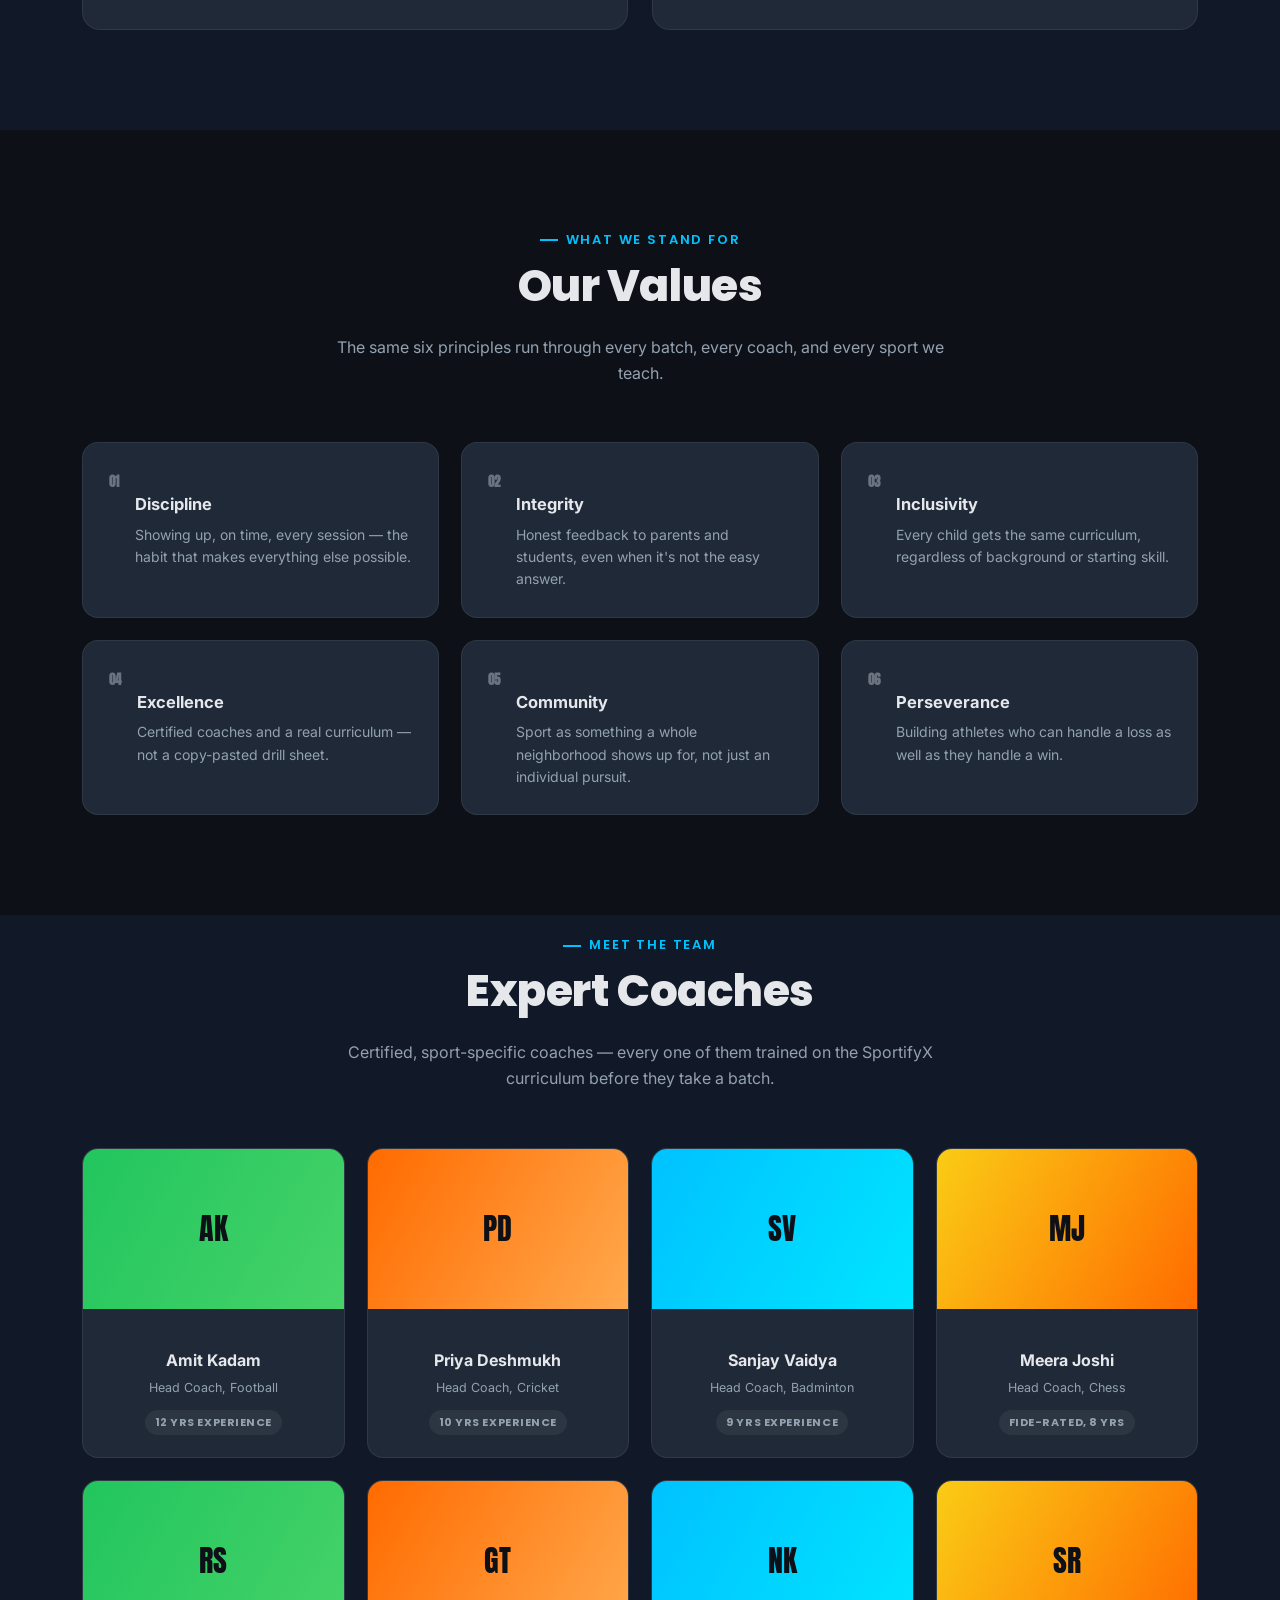
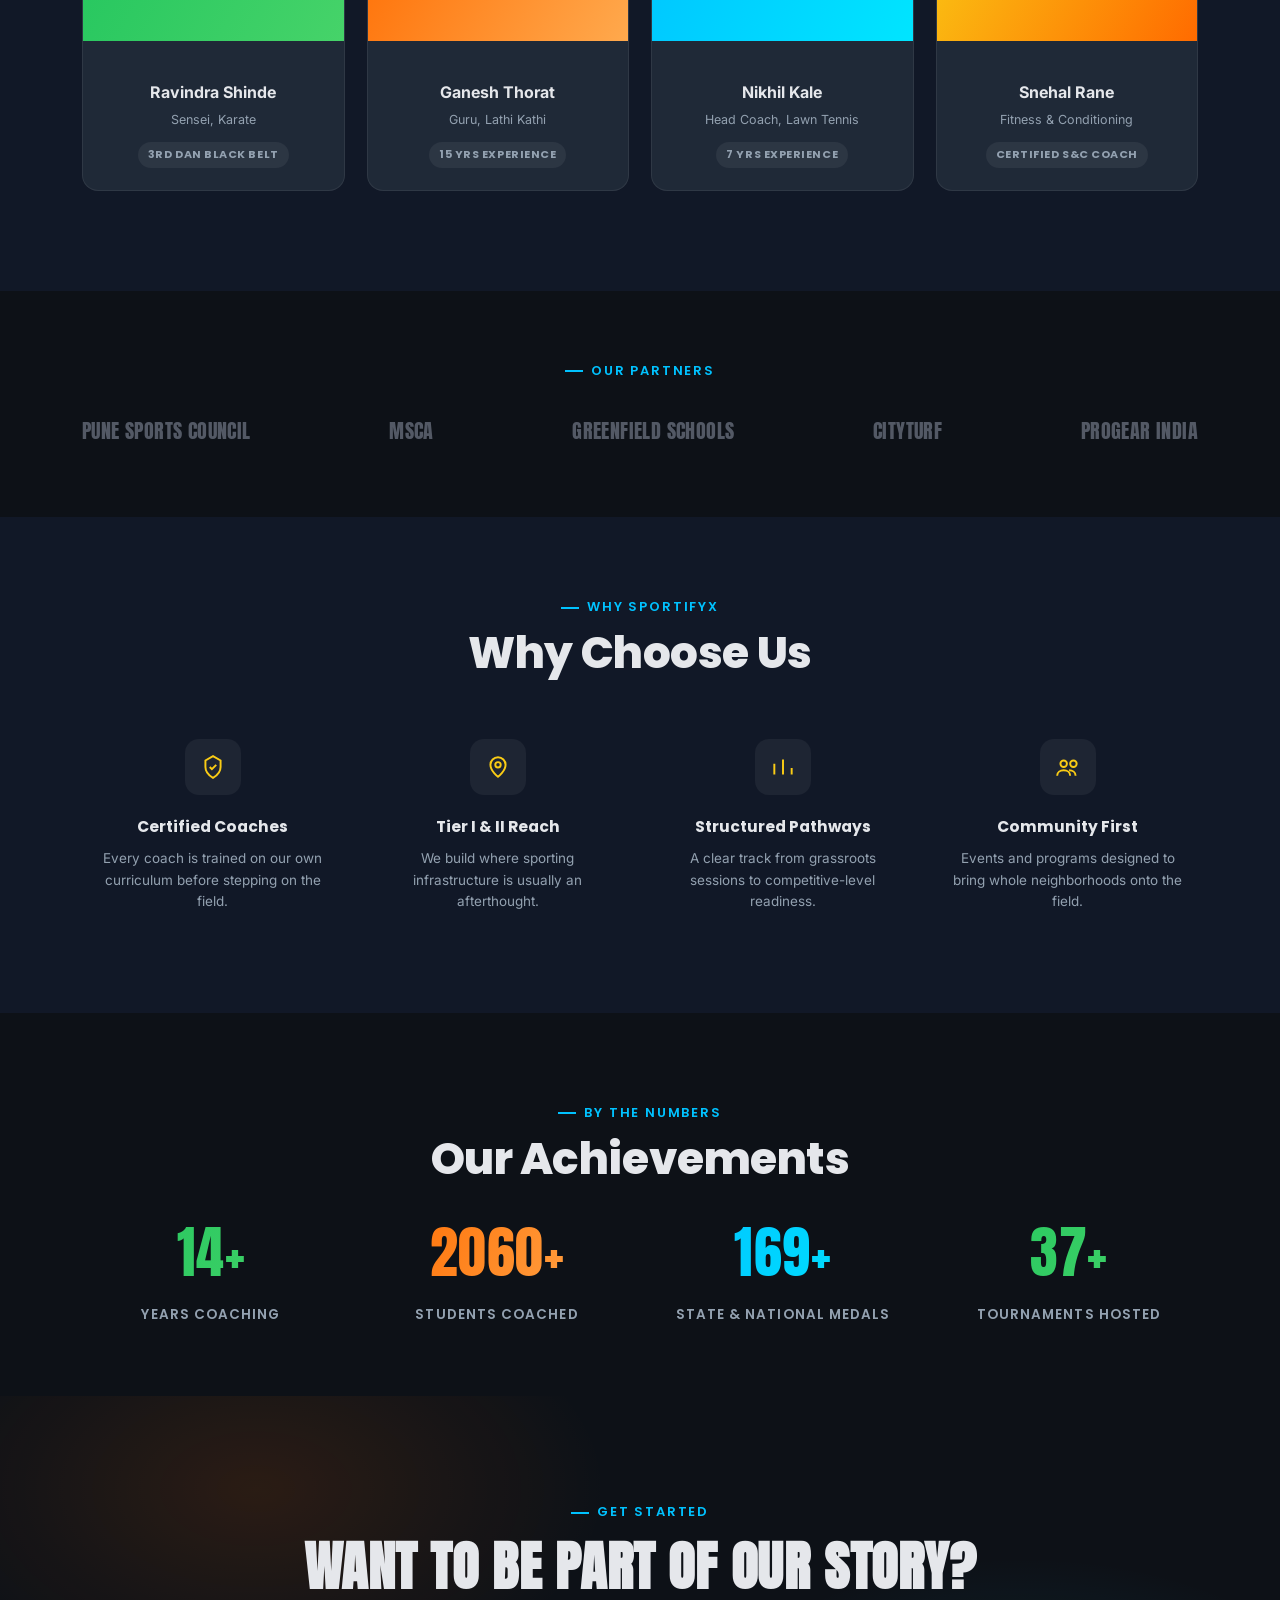
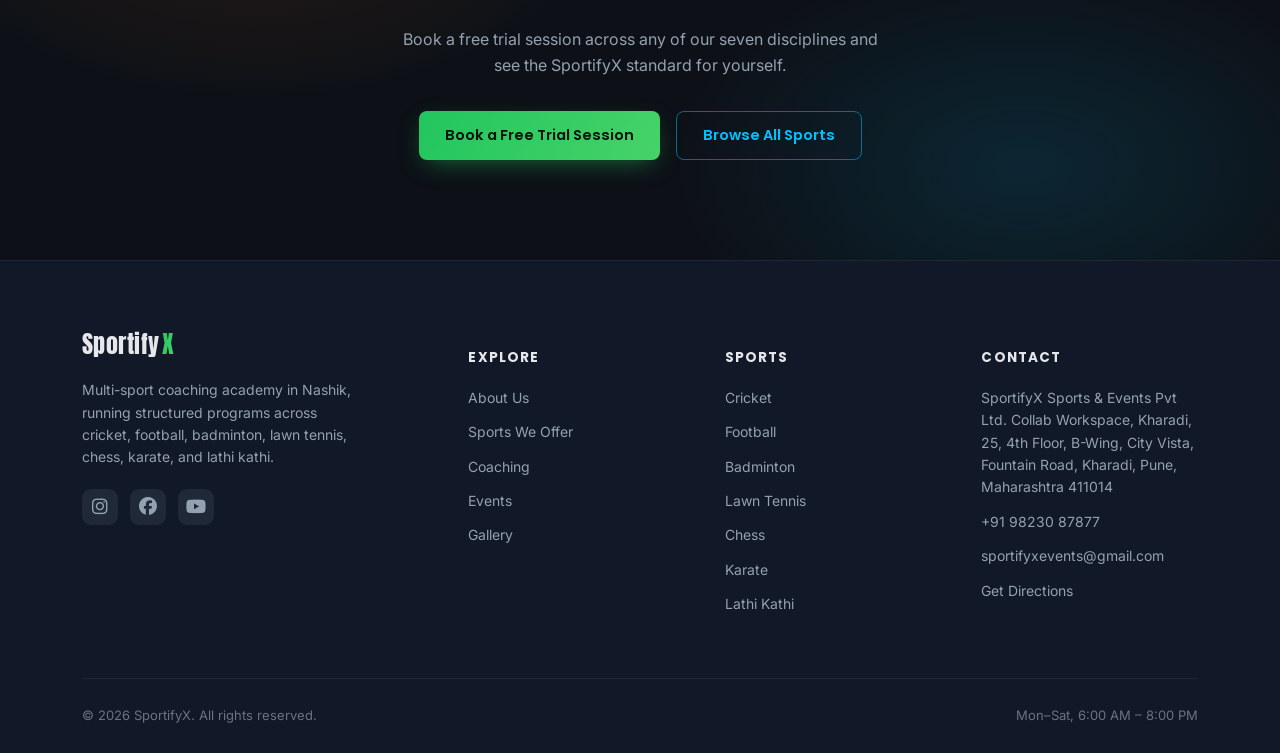
==== commit a6fd4535: "small updates" ====
--- a/about/index.html
+++ b/about/index.html
@@ -7,7 +7,7 @@
     <title>About Us — SportifyX</title>
     <link rel="icon" type="image/x-icon" href="/favicon_io/favicon.ico" />
     <meta name="description"
-        content="The story, vision, mission, values, and coaching team behind SportifyX — a multi-sport coaching academy in Nashik running programs across cricket, football, badminton, lawn tennis, chess, karate, and lathi kathi.">
+        content="The story, vision, mission, values, and coaching team behind SportifyX — a multi-sport coaching academy in Pune running programs across cricket, football, badminton, lawn tennis, chess, karate, and lathi kathi.">
     <link rel="preconnect" href="https://fonts.googleapis.com">
     <link rel="preconnect" href="https://fonts.gstatic.com" crossorigin>
     <link
@@ -373,7 +373,7 @@
                     <span
                         style="background:var(--grad-sport);-webkit-background-clip:text;background-clip:text;color:transparent;">Whistle</span>
                 </h1>
-                <p>From one borrowed ground in Nashik to seven disciplines and thousands of students — here's how
+                <p>From one borrowed ground in Pune to seven disciplines and thousands of students — here's how
                     SportifyX came to be, and where it's headed.</p>
                 <!-- <div class="breadcrumb">
                     <a href="/index.html">Home</a><span class="sep">/</span><span class="current">About</span>
@@ -387,13 +387,13 @@
                     <span class="eyebrow">Our Story</span>
                     <h2>Built On the Field, Not In a Boardroom</h2>
                     <p>SportifyX began in 2011 with a single football batch of eleven kids on a borrowed ground on the
-                        outskirts of Nashik. There was no academy name yet — just a coach, a whistle, and a conviction
+                        outskirts of Pune. There was no academy name yet — just a coach, a whistle, and a conviction
                         that
                         structured, honest coaching shouldn't be reserved for metro cities.</p>
                     <p>Word spread. Parents asked for cricket. Then badminton. Then chess for the kids who preferred a
                         board to a pitch, and karate and lathi kathi for families who wanted discipline and tradition
                         alongside sport. Fifteen years on, that one batch has grown into a full academy running seven
-                        disciplines across Nashik — still coached with the same standard we started with.</p>
+                        disciplines across Pune — still coached with the same standard we started with.</p>
                 </div>
                 <div class="story-media reveal">
                     <div class="milestones">
@@ -597,7 +597,7 @@
                 <div style="display:flex; justify-content:center; margin-bottom:34px;"><span class="eyebrow">Our
                         Partners</span></div>
                 <div class="partners-row">
-                    <span>Nashik Sports Council</span>
+                    <span>Pune Sports Council</span>
                     <span>MSCA</span>
                     <span>Greenfield Schools</span>
                     <span>CityTurf</span>
--- a/css/style.css
+++ b/css/style.css
@@ -365,7 +365,7 @@
 }
 
 .hero {
-  padding: 170px 0 90px;
+  padding: 115px 0 90px;
   position: relative;
   background:
     radial-gradient(600px 400px at 15% 10%, rgba(34, 197, 94, .16), transparent 70%),
@@ -426,7 +426,7 @@
 }
 
 .hero-sub {
-  max-width: 580px;
+  max-width: 700px;
   margin: 0 auto 38px;
   color: var(--text-dim);
   font-size: 17px;
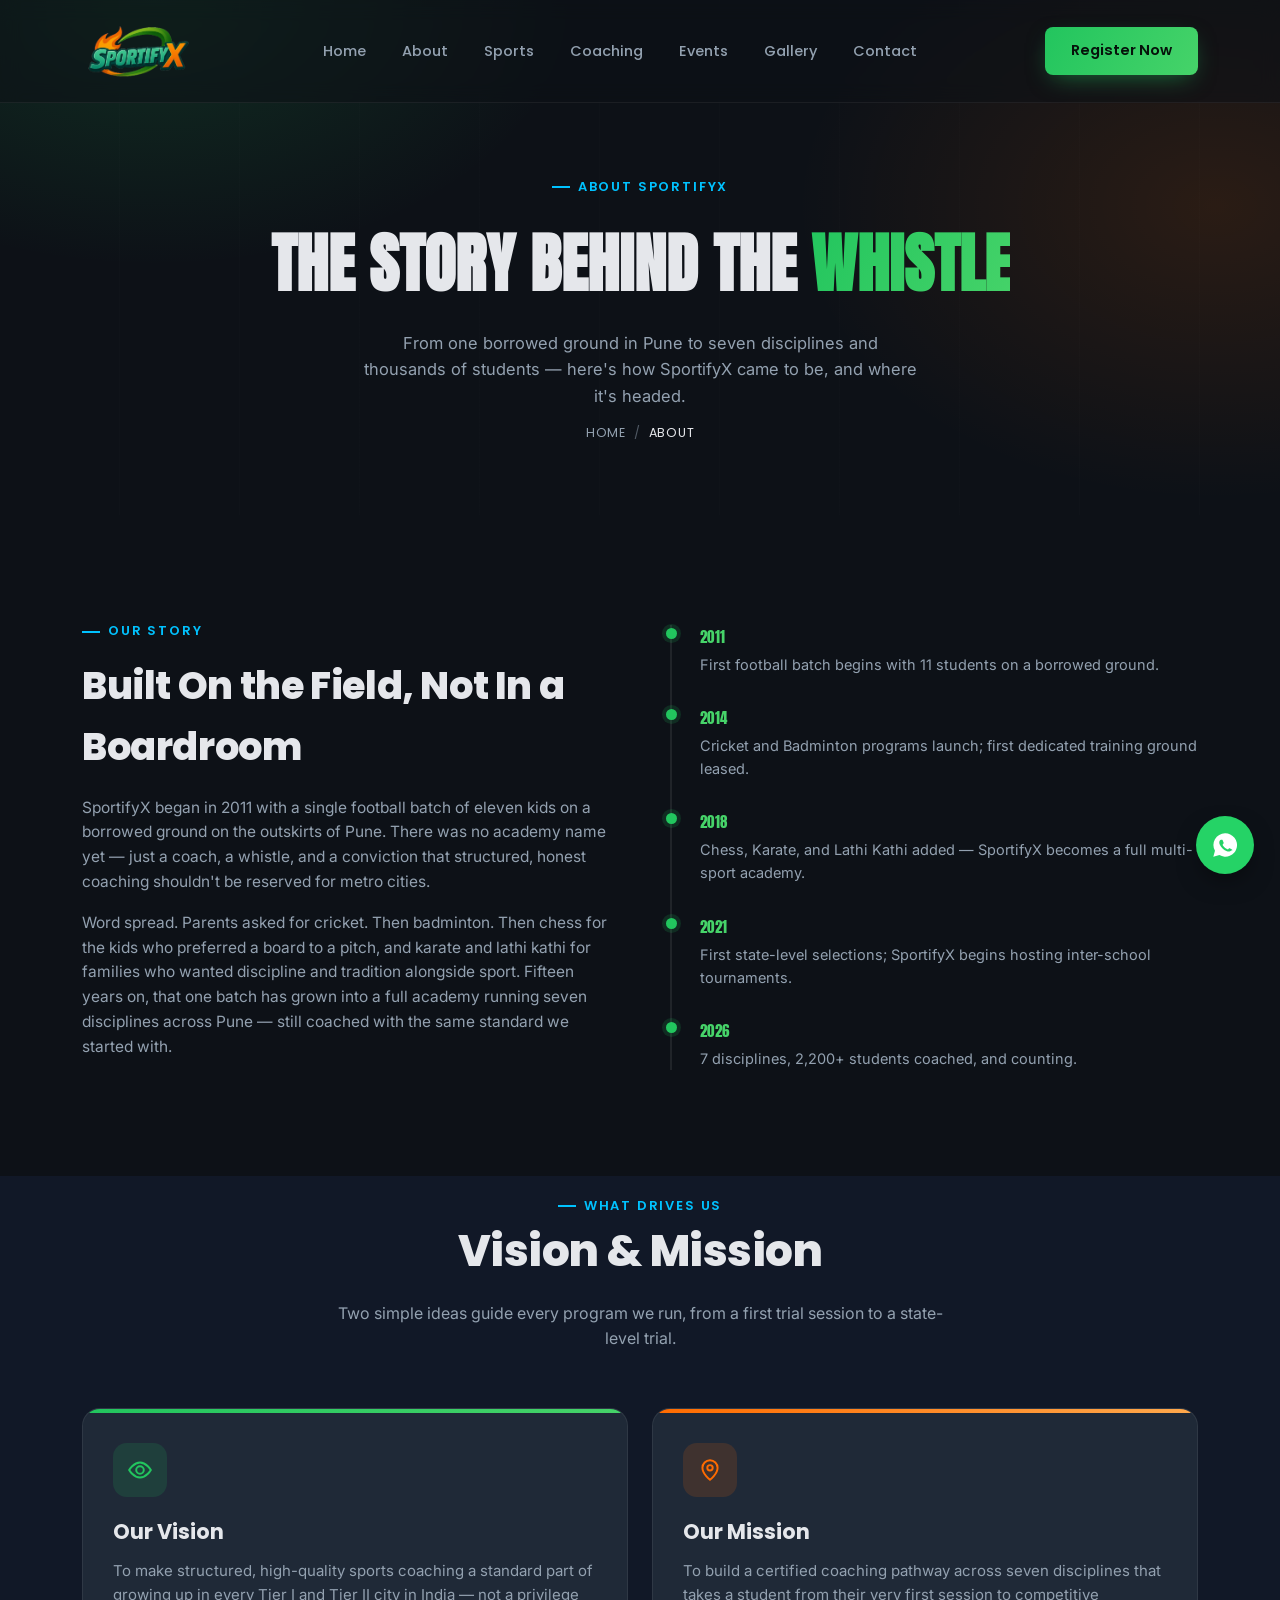
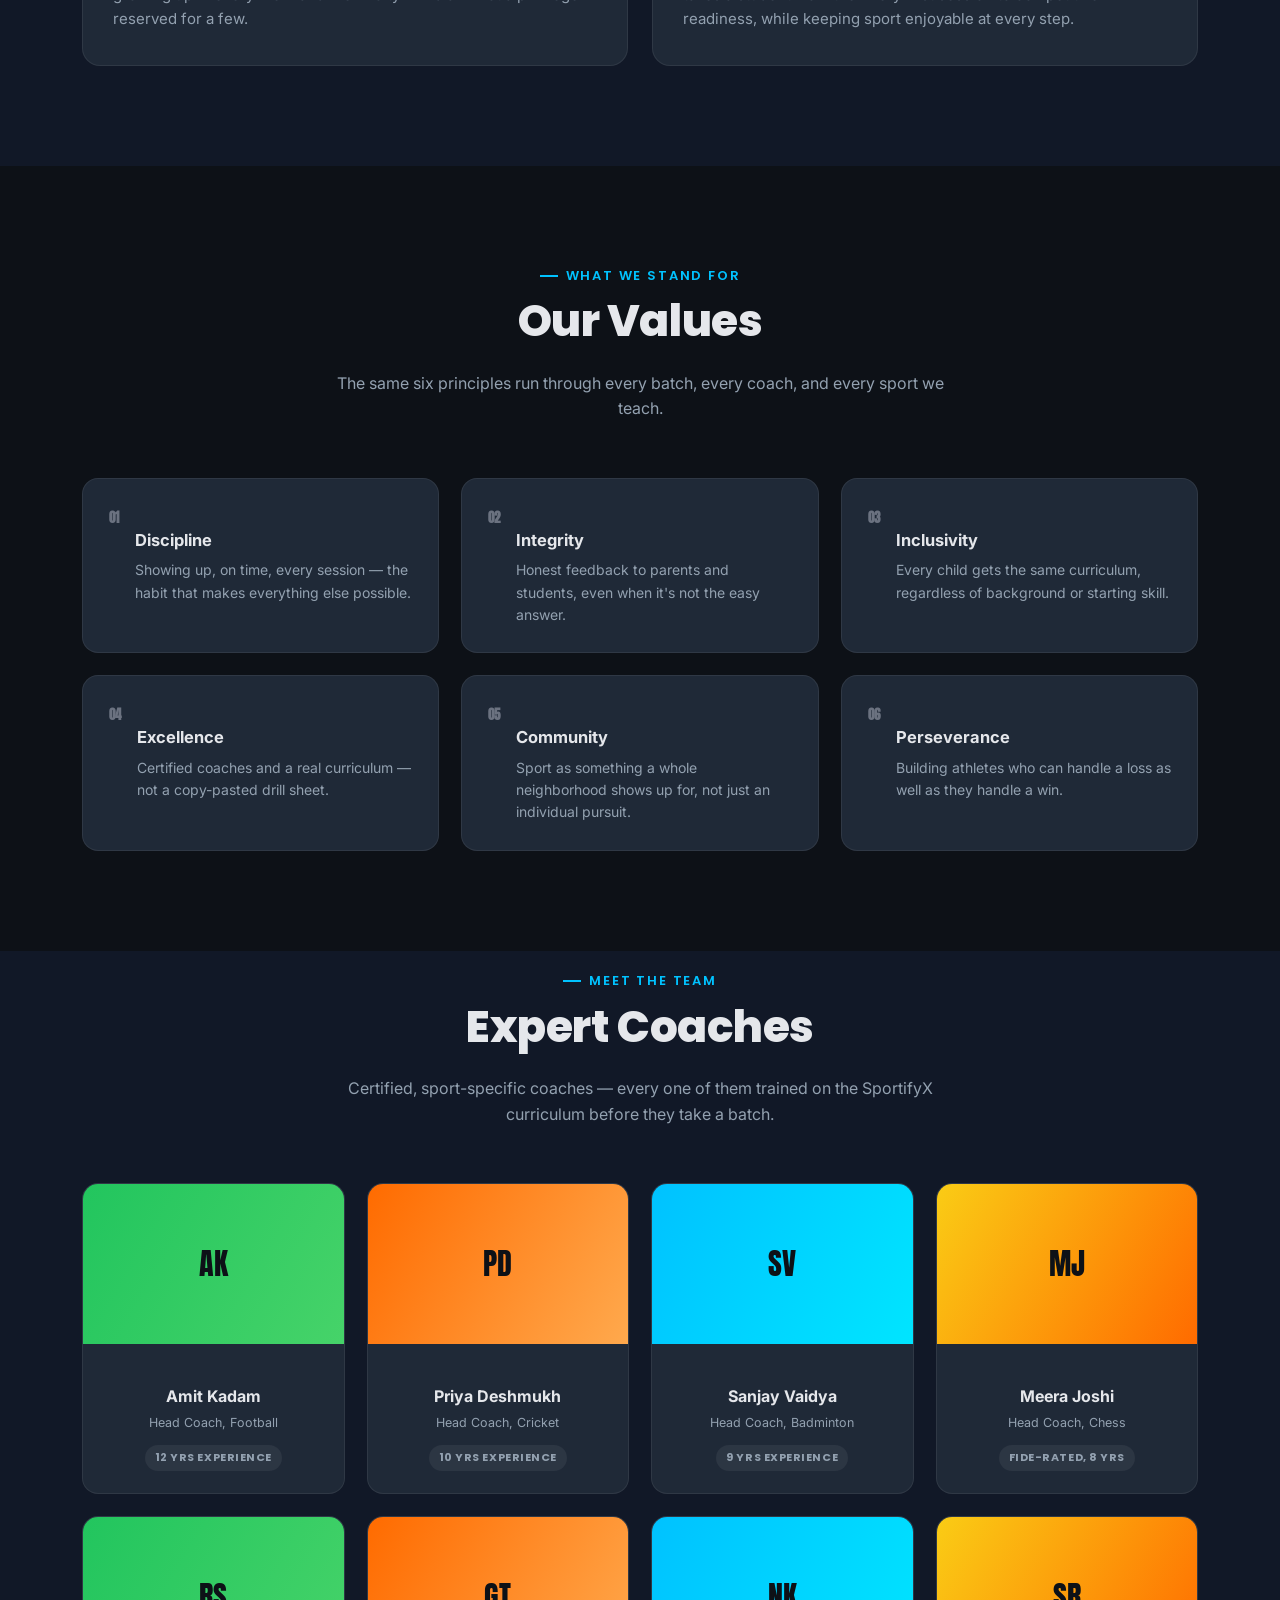
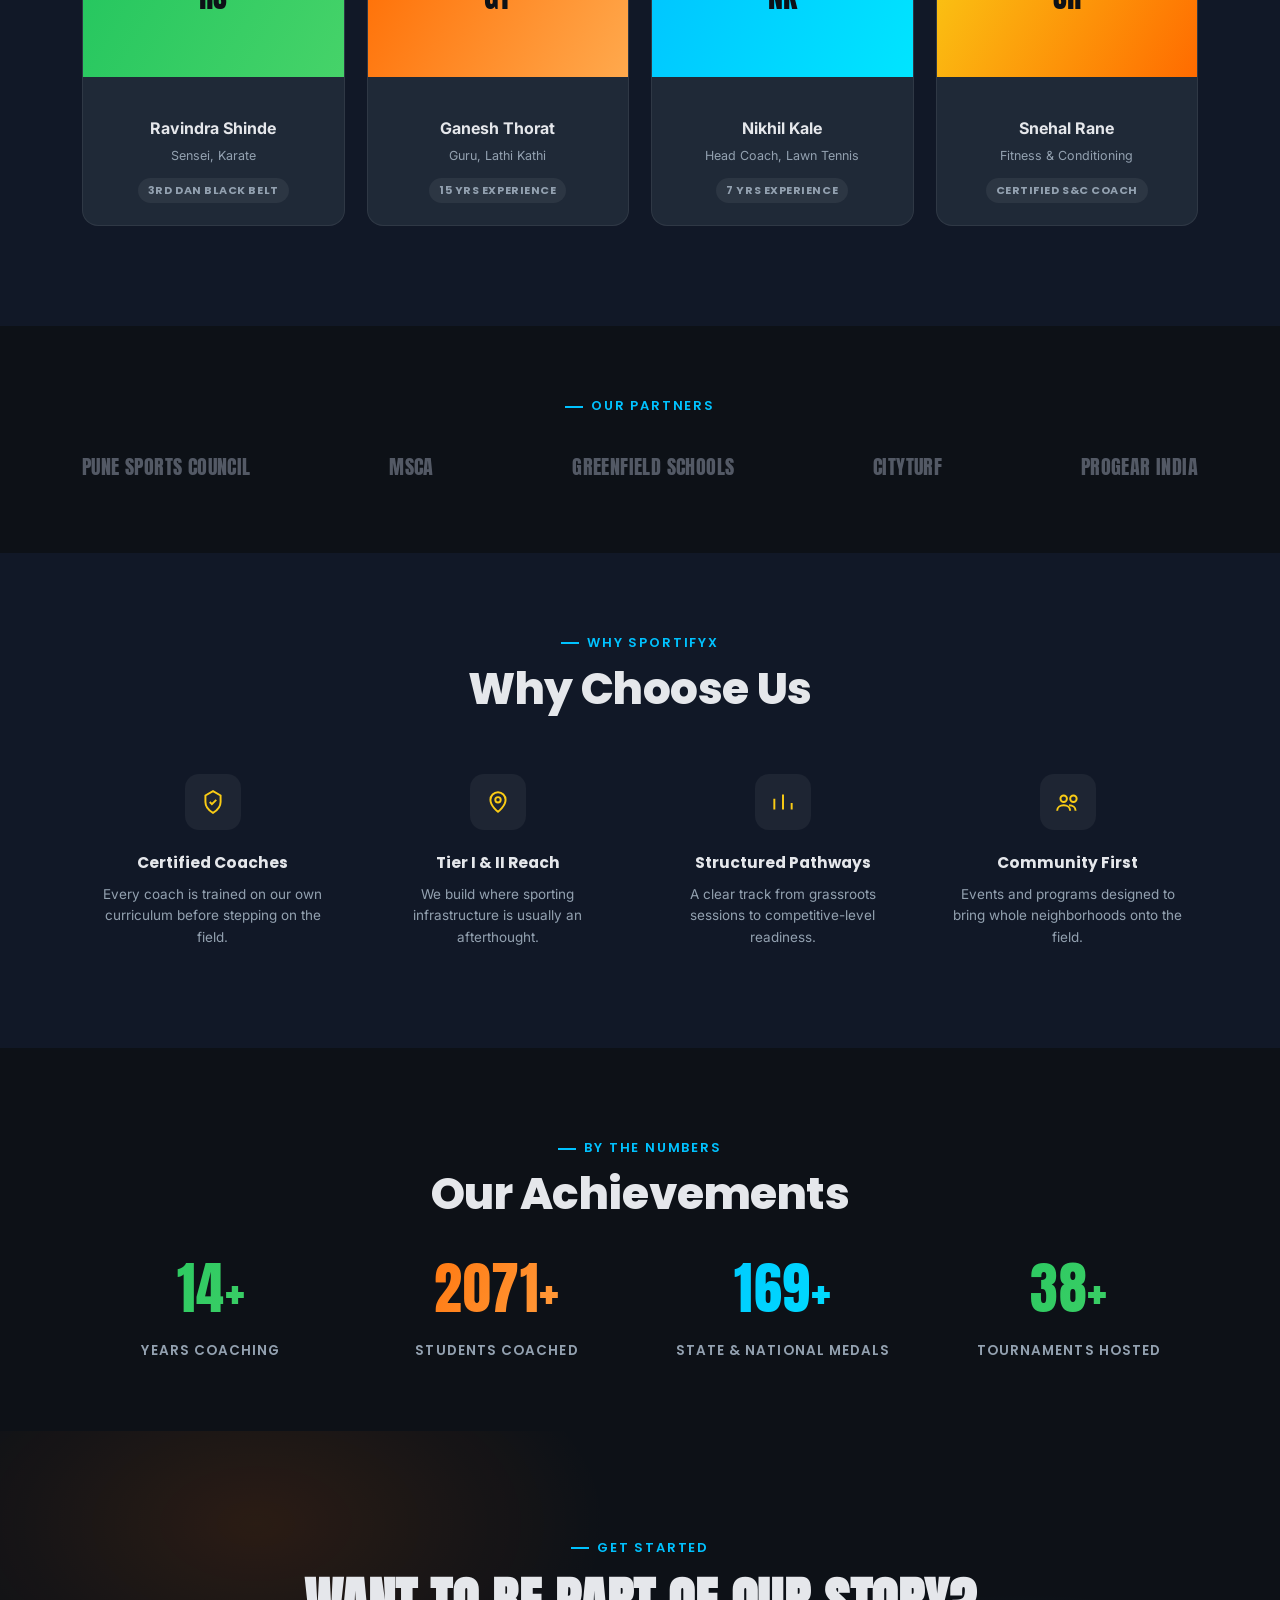
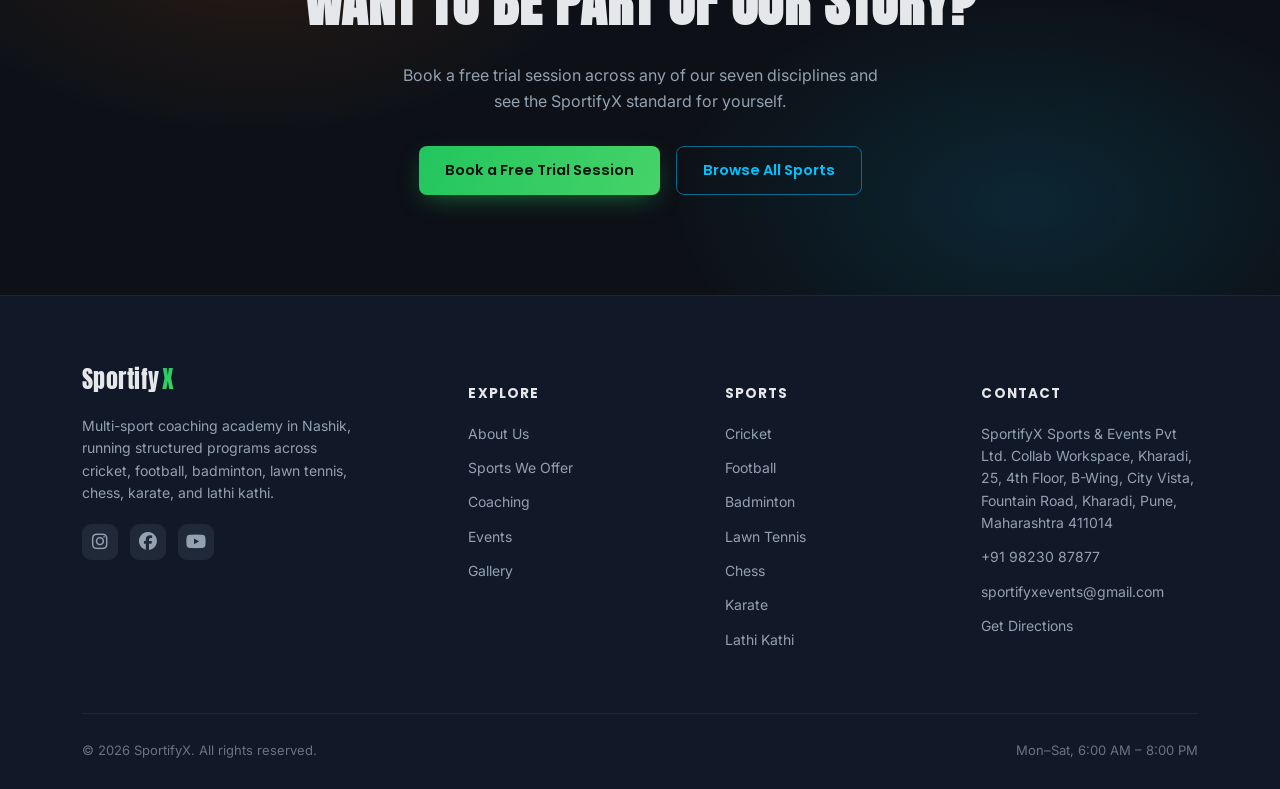
==== commit bab97715: "event, gallery, contact, coaching pages added" ====
--- a/about/index.html
+++ b/about/index.html
@@ -375,9 +375,9 @@
                 </h1>
                 <p>From one borrowed ground in Pune to seven disciplines and thousands of students — here's how
                     SportifyX came to be, and where it's headed.</p>
-                <!-- <div class="breadcrumb">
-                    <a href="/index.html">Home</a><span class="sep">/</span><span class="current">About</span>
-                </div> -->
+                <div class="breadcrumb">
+                    <a href="/">Home</a><span class="sep">/</span><span class="current">About</span>
+                </div>
             </div>
         </section>
 
@@ -694,7 +694,7 @@
 
     </main>
 
-    <a class="whatsapp-float" href="https://wa.me/919876543210" target="_blank" rel="noopener"
+    <a class="whatsapp-float" href="https://wa.me/919823087877" target="_blank" rel="noopener"
         aria-label="Chat on WhatsApp">
         <svg viewBox="0 0 24 24" fill="currentColor">
             <path
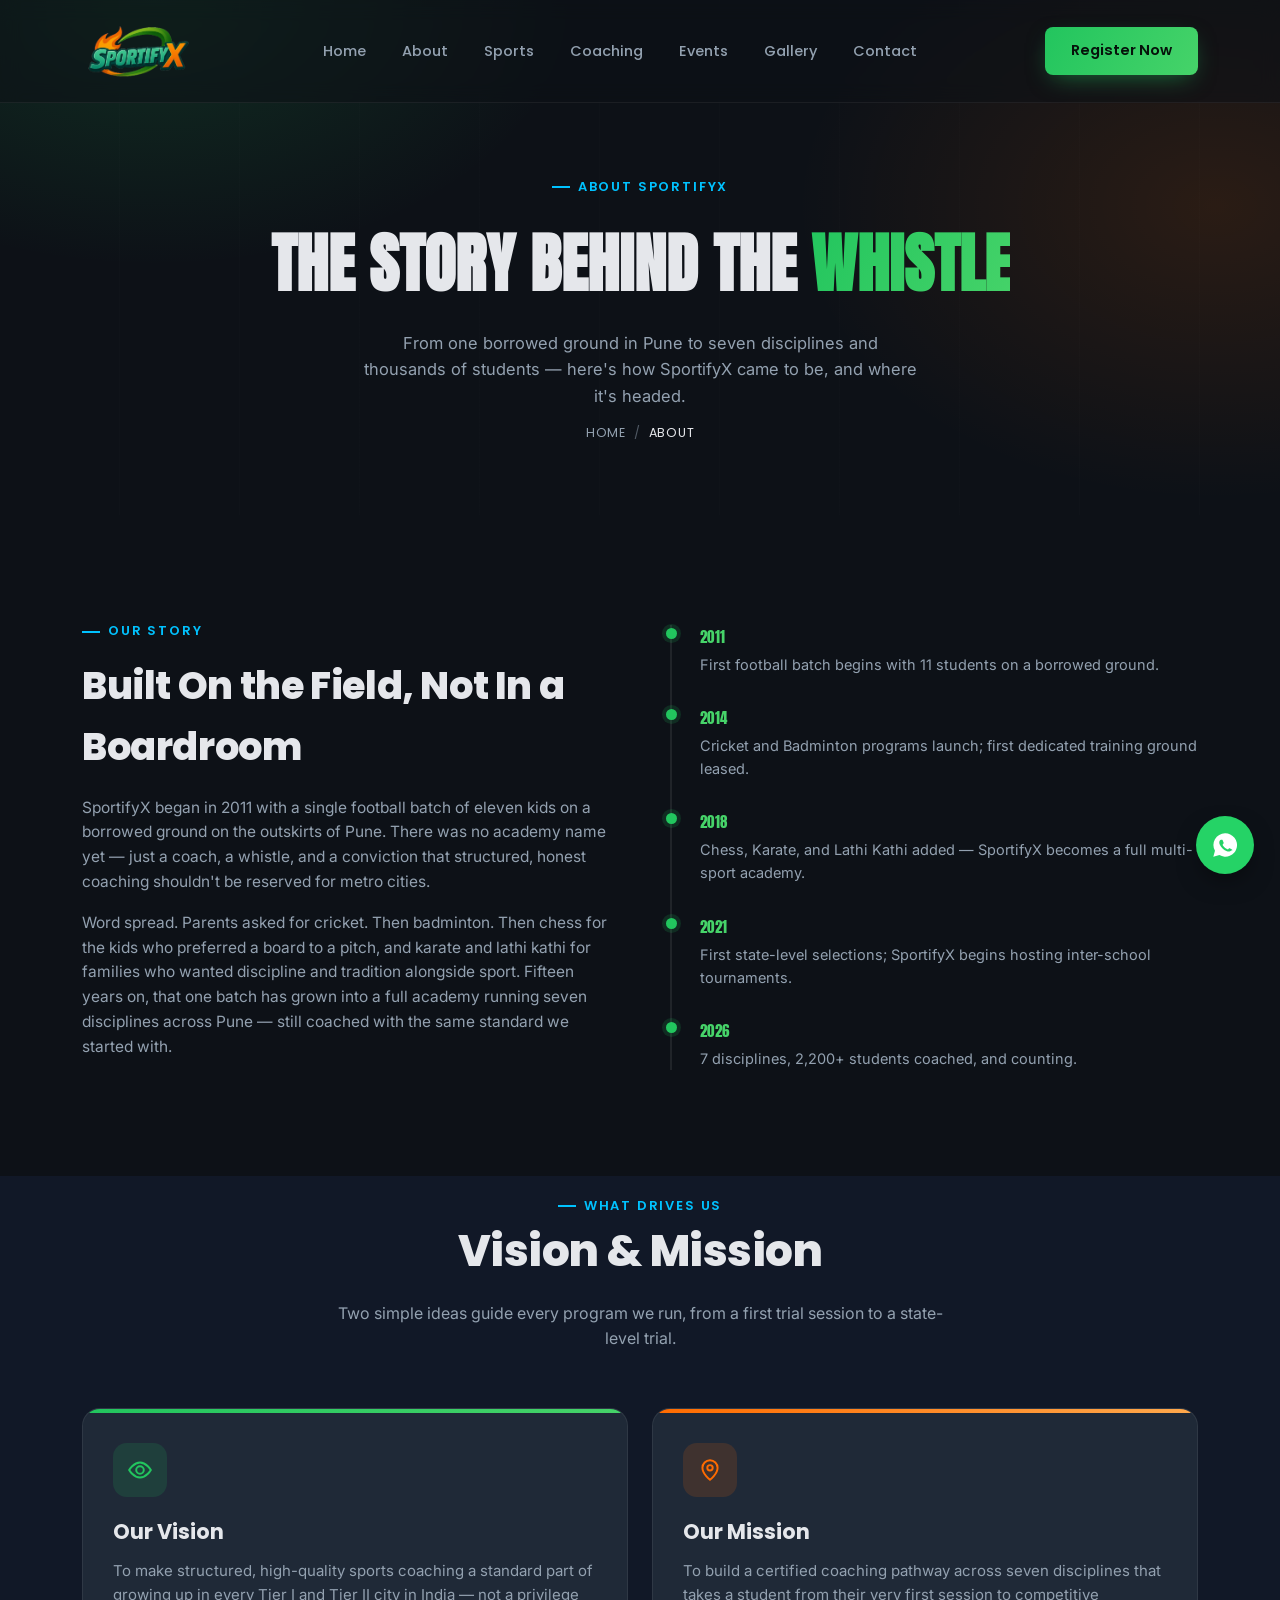
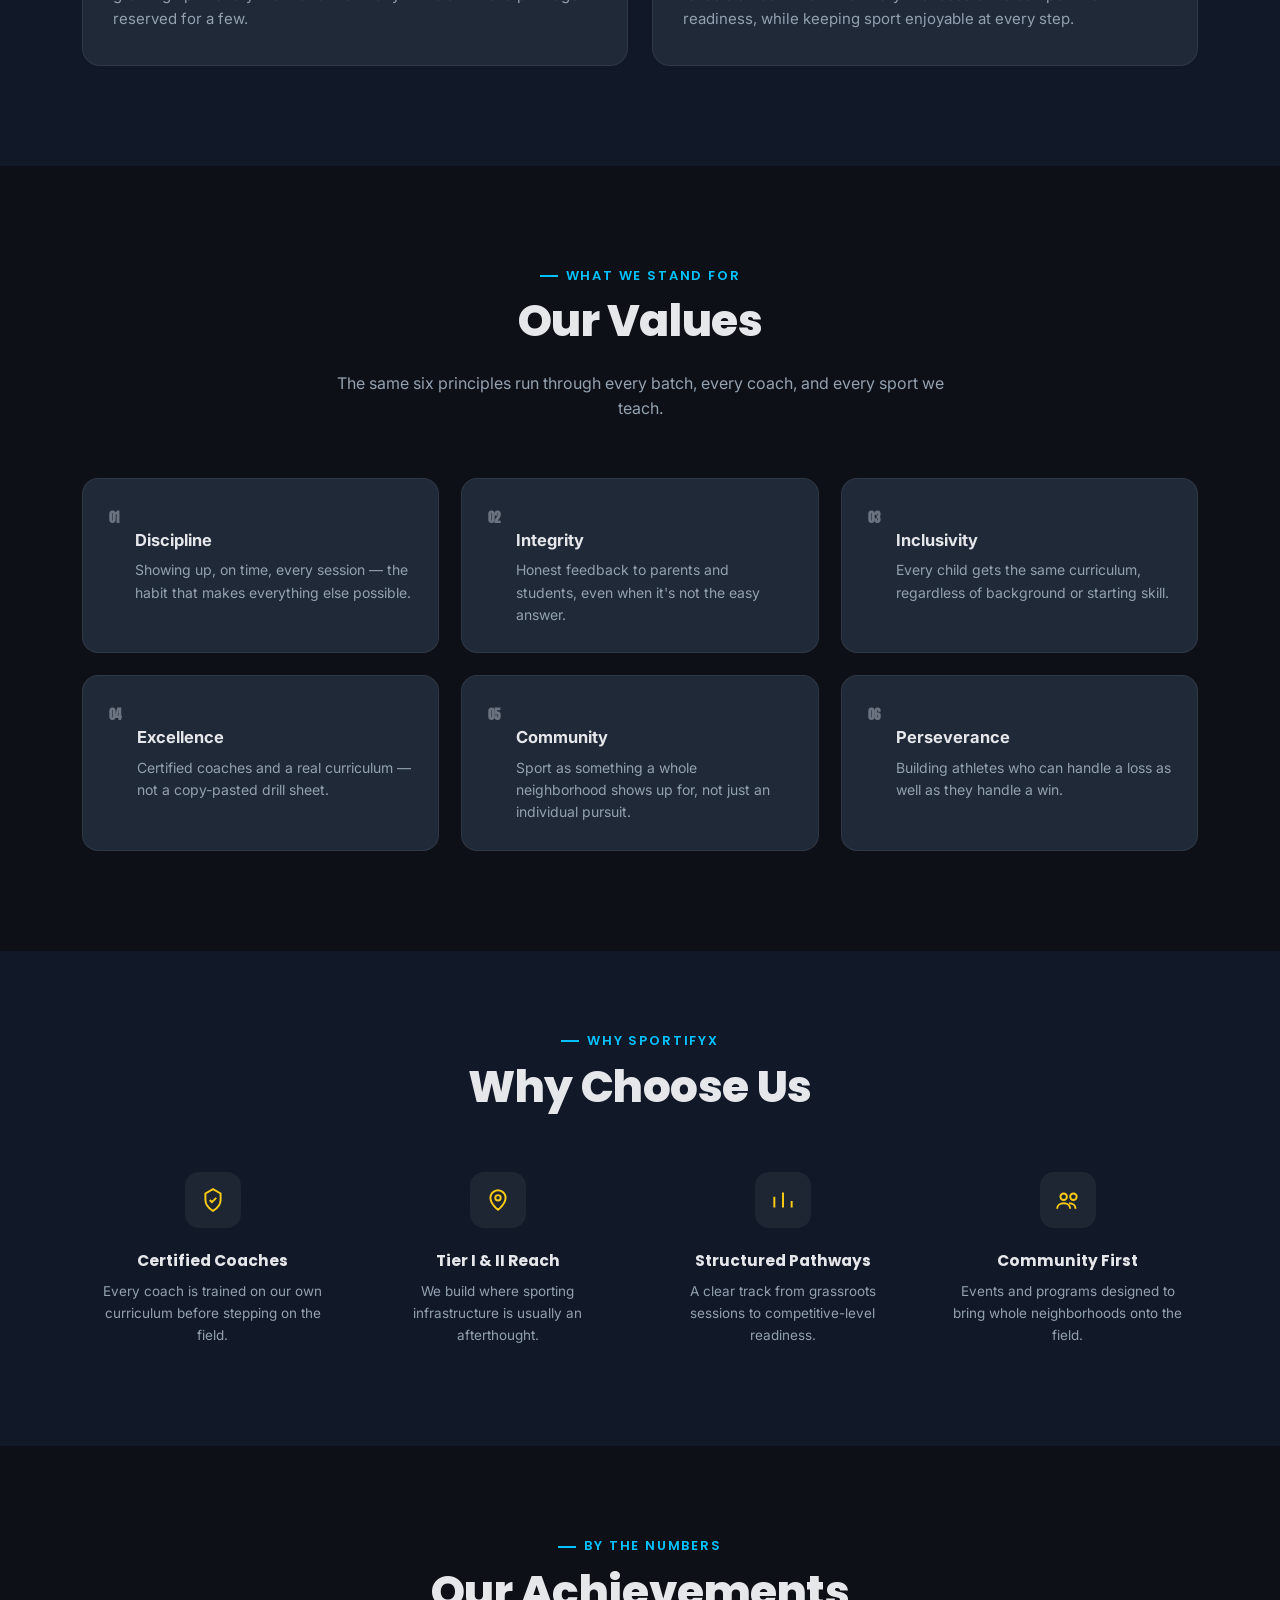
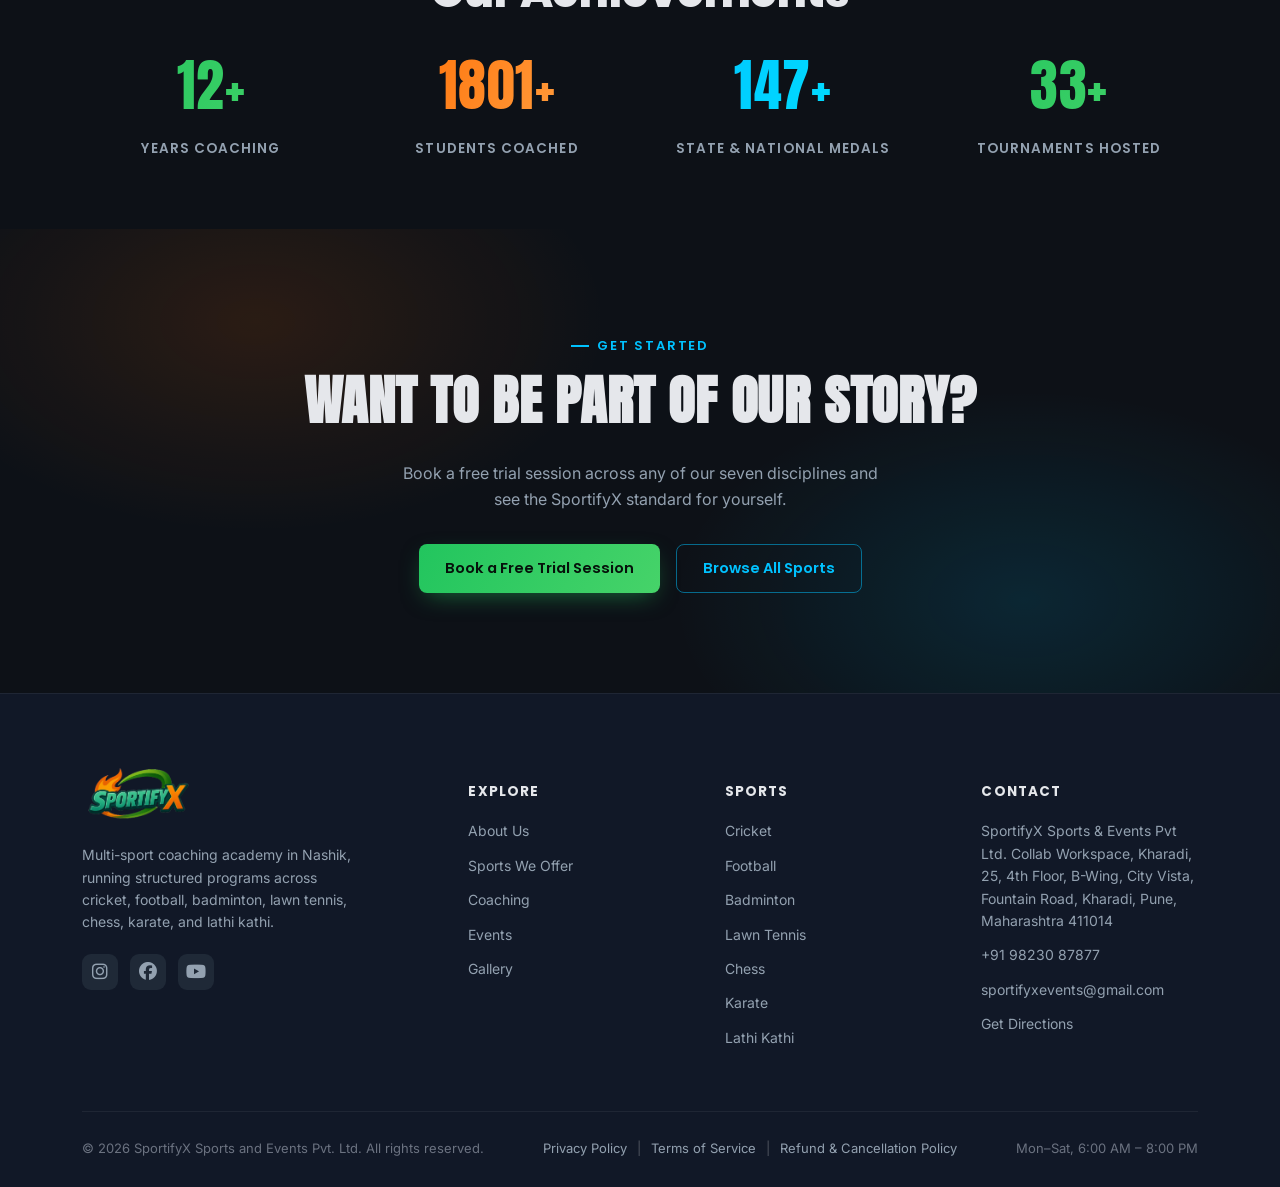
==== commit 85847267: "updates" ====
--- a/about/index.html
+++ b/about/index.html
@@ -364,7 +364,6 @@
     <div id="navbar"></div>
 
     <main>
-        <!-- ============ PAGE HERO ============ -->
         <section class="page-hero">
             <div class="pitch-lines"></div>
             <div class="container">
@@ -426,7 +425,6 @@
             </div>
         </section>
 
-        <!-- ============ VISION & MISSION ============ -->
         <section class="vm-sec" id="vision-mission">
             <div class="container">
                 <div style="display:flex; justify-content:center;"><span class="eyebrow">What Drives Us</span></div>
@@ -461,7 +459,6 @@
             </div>
         </section>
 
-        <!-- ============ VALUES ============ -->
         <section class="values-sec" id="values">
             <div class="container">
                 <div style="display:flex; justify-content:center;"><span class="eyebrow">What We Stand For</span></div>
@@ -515,8 +512,7 @@
             </div>
         </section>
 
-        <!-- ============ EXPERT COACHES ============ -->
-        <section class="coaches-sec" id="coaches">
+        <!-- <section class="coaches-sec" id="coaches">
             <div class="container">
                 <div style="display:flex; justify-content:center;"><span class="eyebrow">Meet the Team</span></div>
                 <h2 class="section-title">Expert Coaches</h2>
@@ -589,10 +585,9 @@
                     </div>
                 </div>
             </div>
-        </section>
-
-        <!-- ============ PARTNERS (reused from shared style.css) ============ -->
-        <section class="partners" id="partners">
+        </section> -->
+
+        <!-- <section class="partners" id="partners">
             <div class="container">
                 <div style="display:flex; justify-content:center; margin-bottom:34px;"><span class="eyebrow">Our
                         Partners</span></div>
@@ -604,9 +599,8 @@
                     <span>ProGear India</span>
                 </div>
             </div>
-        </section>
-
-        <!-- ============ WHY CHOOSE US (reused from shared style.css) ============ -->
+        </section> -->
+
         <section class="why" id="why">
             <div class="container">
                 <div style="display:flex; justify-content:center;"><span class="eyebrow">Why SportifyX</span></div>
@@ -652,7 +646,6 @@
             </div>
         </section>
 
-        <!-- ============ ACHIEVEMENTS (reused .stats from shared style.css) ============ -->
         <section class="stats" id="achievements">
             <div class="container">
                 <div style="display:flex; justify-content:center;"><span class="eyebrow">By the Numbers</span></div>
@@ -678,7 +671,6 @@
             </div>
         </section>
 
-        <!-- ============ CTA (reused from shared style.css) ============ -->
         <section class="cta" id="join">
             <div class="container">
                 <span class="eyebrow" style="justify-content:center;">Get Started</span>
--- a/css/style.css
+++ b/css/style.css
@@ -1570,6 +1570,28 @@
   gap: 12px;
 }
 
+.footer-links {
+  display: flex;
+  align-items: center;
+  gap: 10px;
+  flex-wrap: wrap;
+  justify-content: center;
+}
+
+.footer-links a {
+  color: var(--text-dim);
+  text-decoration: none;
+  transition: color .25s ease;
+}
+
+.footer-links a:hover {
+  color: var(--green);
+}
+
+.footer-links .divider {
+  color: rgba(255,255,255,.25);
+}
+
 @media (max-width:900px) {
   .footer-grid {
     grid-template-columns: 1fr 1fr;
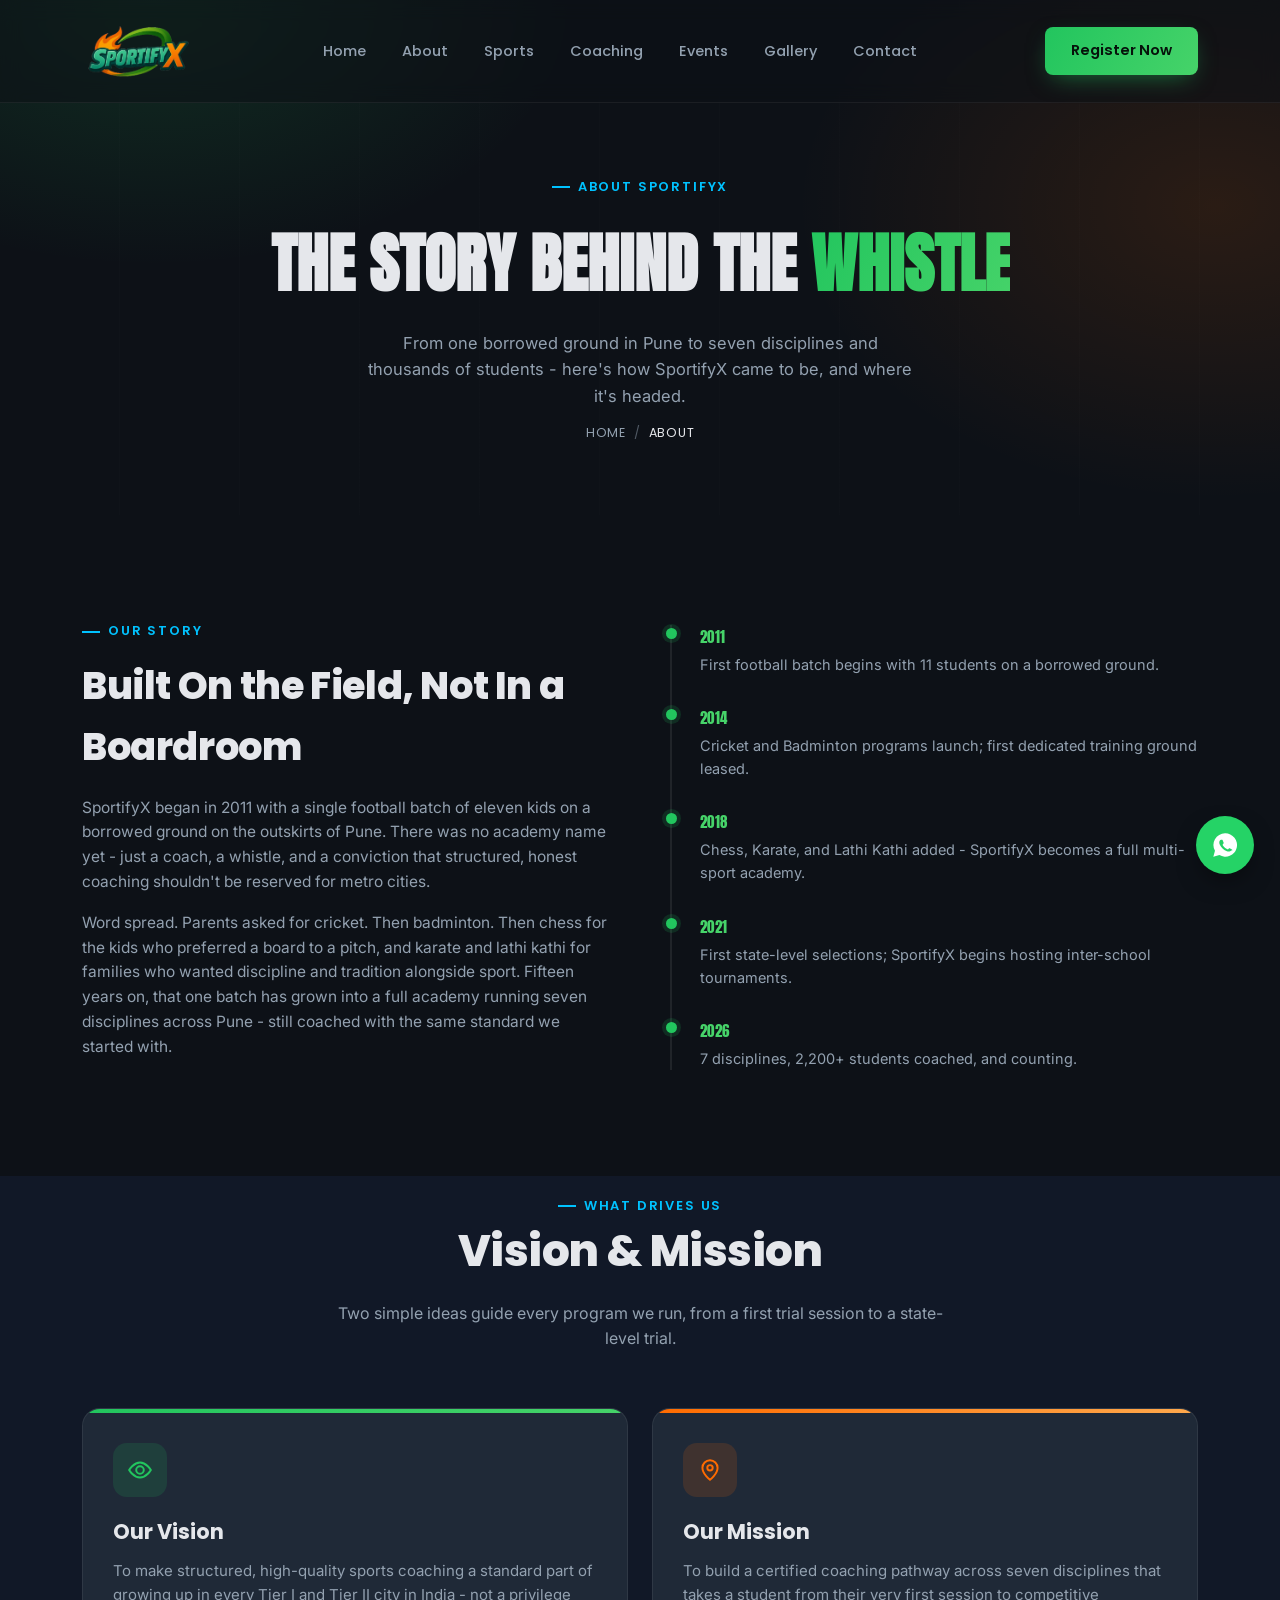
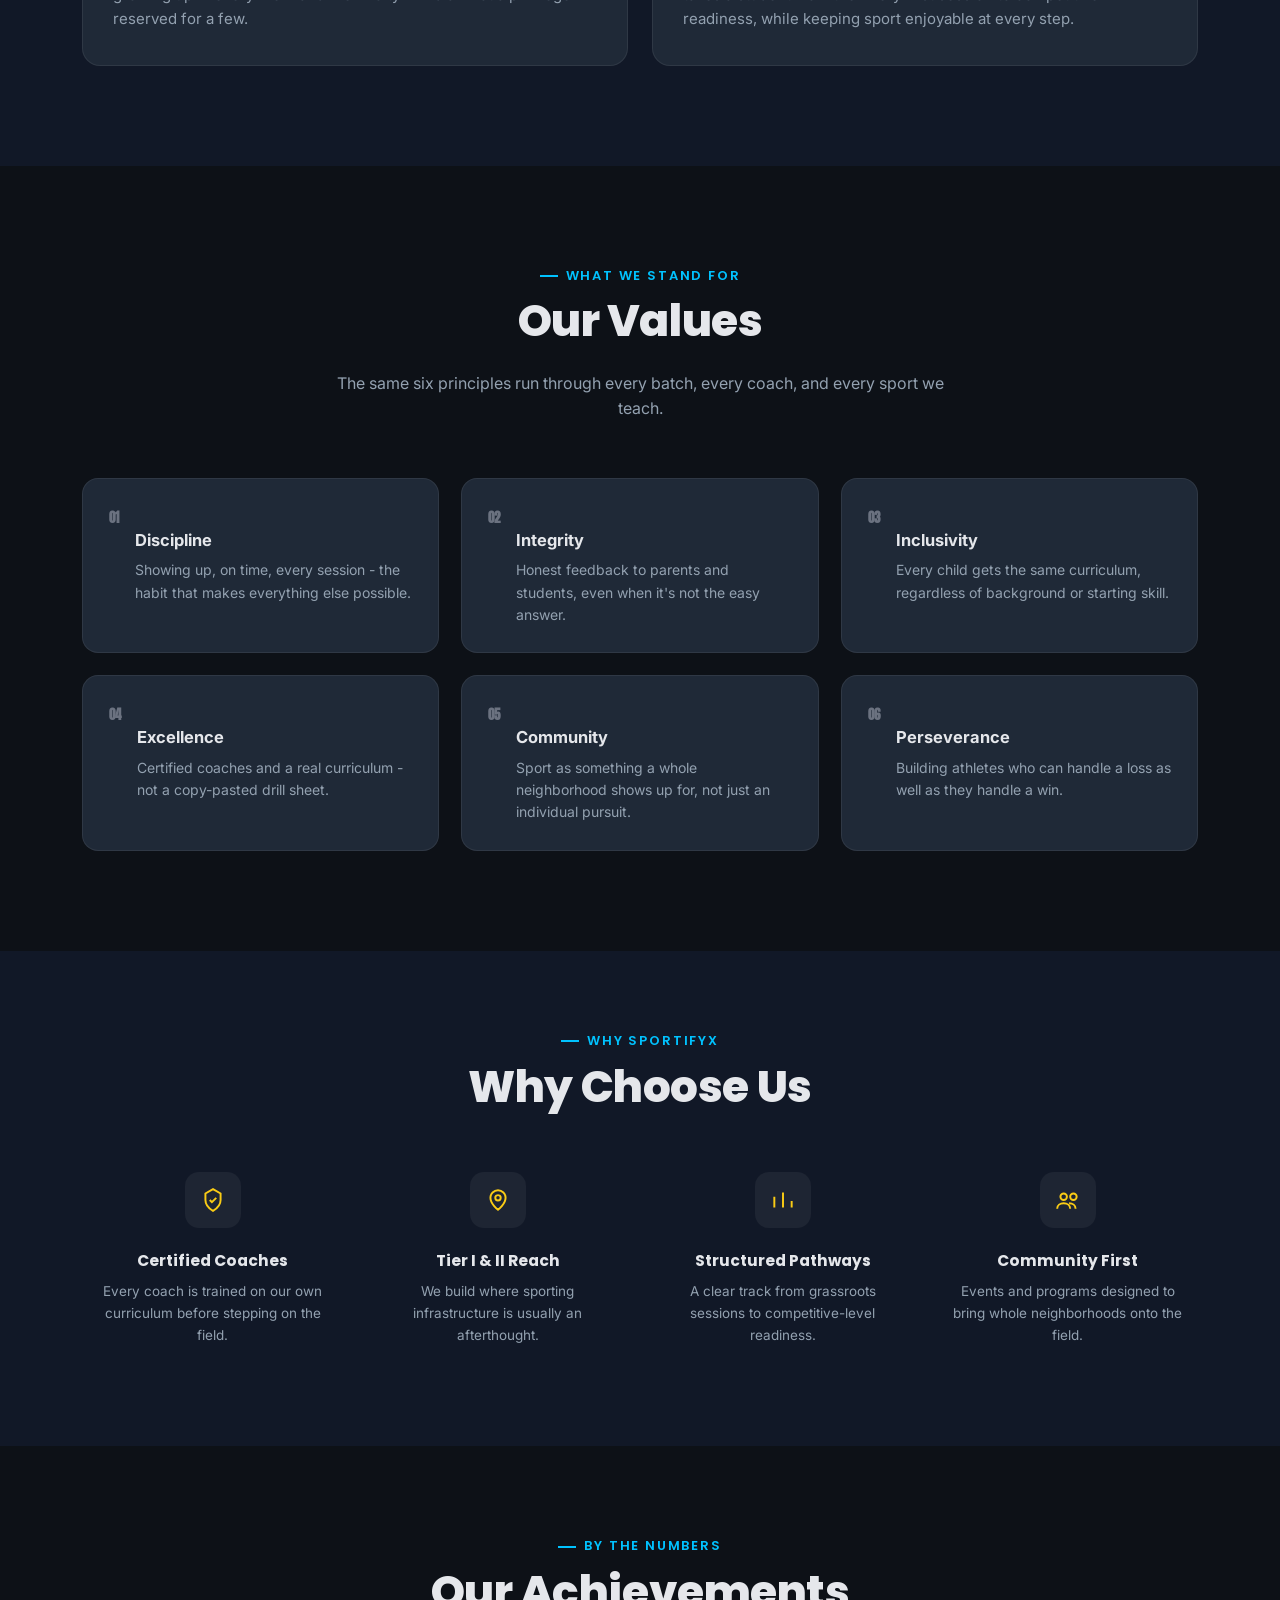
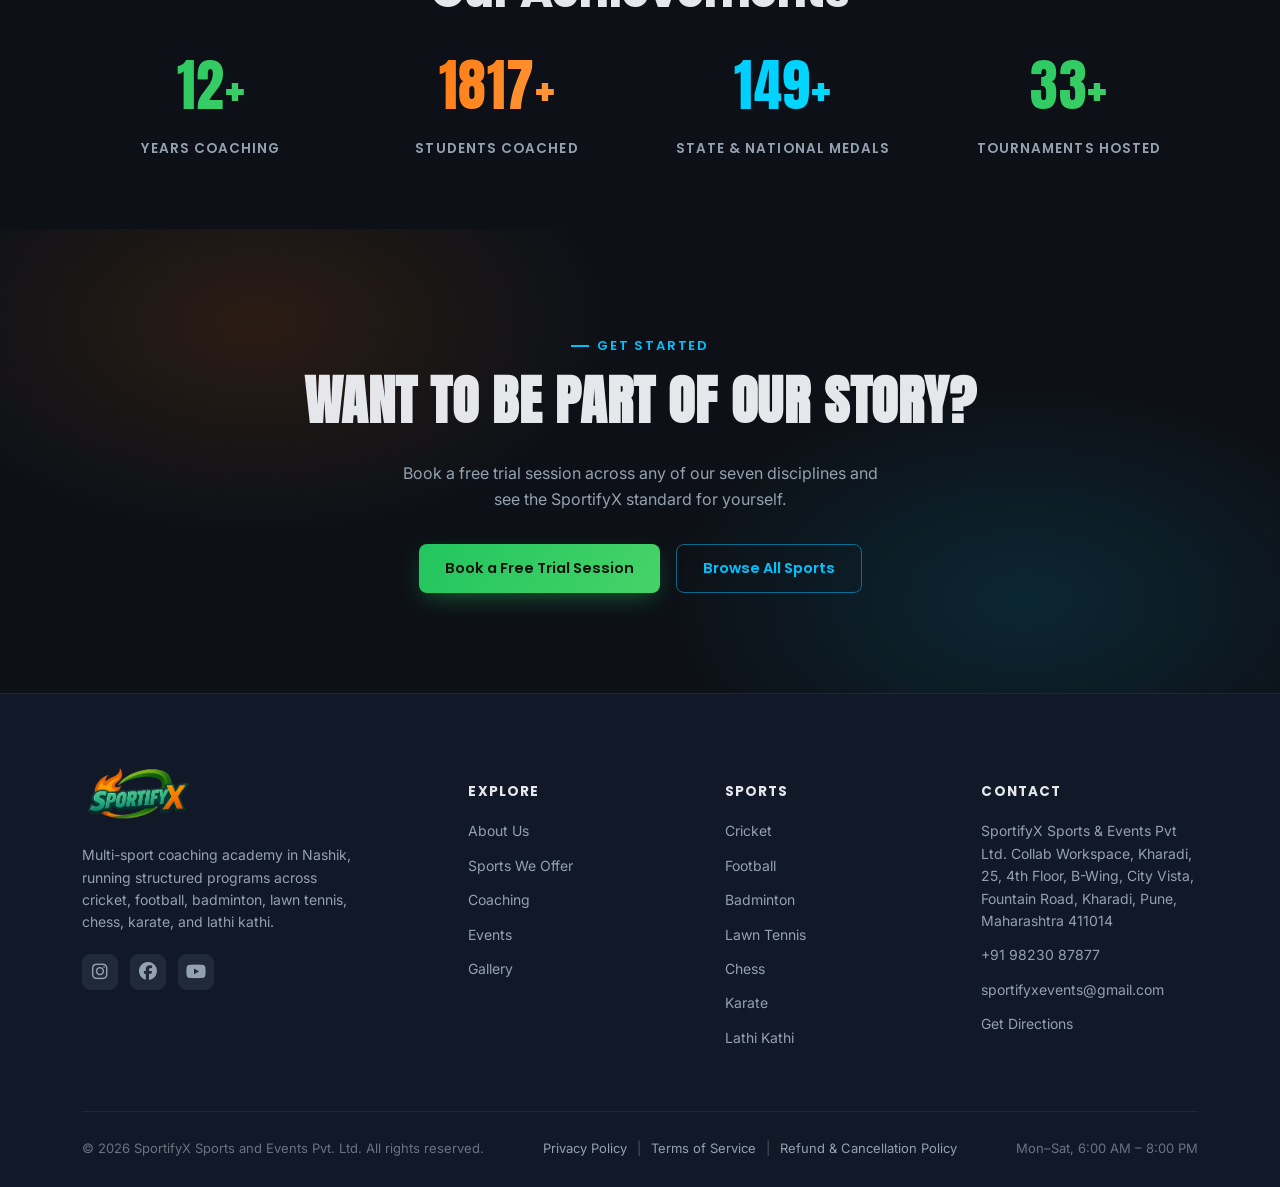
==== commit 6eafcedb: "imges added" ====
--- a/about/index.html
+++ b/about/index.html
@@ -4,10 +4,10 @@
 <head>
     <meta charset="UTF-8">
     <meta name="viewport" content="width=device-width, initial-scale=1.0">
-    <title>About Us — SportifyX</title>
+    <title>About Us - SportifyX</title>
     <link rel="icon" type="image/x-icon" href="/favicon_io/favicon.ico" />
     <meta name="description"
-        content="The story, vision, mission, values, and coaching team behind SportifyX — a multi-sport coaching academy in Pune running programs across cricket, football, badminton, lawn tennis, chess, karate, and lathi kathi.">
+        content="The story, vision, mission, values, and coaching team behind SportifyX - a multi-sport coaching academy in Pune running programs across cricket, football, badminton, lawn tennis, chess, karate, and lathi kathi.">
     <link rel="preconnect" href="https://fonts.googleapis.com">
     <link rel="preconnect" href="https://fonts.gstatic.com" crossorigin>
     <link
@@ -372,7 +372,7 @@
                     <span
                         style="background:var(--grad-sport);-webkit-background-clip:text;background-clip:text;color:transparent;">Whistle</span>
                 </h1>
-                <p>From one borrowed ground in Pune to seven disciplines and thousands of students — here's how
+                <p>From one borrowed ground in Pune to seven disciplines and thousands of students - here's how
                     SportifyX came to be, and where it's headed.</p>
                 <div class="breadcrumb">
                     <a href="/">Home</a><span class="sep">/</span><span class="current">About</span>
@@ -386,13 +386,13 @@
                     <span class="eyebrow">Our Story</span>
                     <h2>Built On the Field, Not In a Boardroom</h2>
                     <p>SportifyX began in 2011 with a single football batch of eleven kids on a borrowed ground on the
-                        outskirts of Pune. There was no academy name yet — just a coach, a whistle, and a conviction
+                        outskirts of Pune. There was no academy name yet - just a coach, a whistle, and a conviction
                         that
                         structured, honest coaching shouldn't be reserved for metro cities.</p>
                     <p>Word spread. Parents asked for cricket. Then badminton. Then chess for the kids who preferred a
                         board to a pitch, and karate and lathi kathi for families who wanted discipline and tradition
                         alongside sport. Fifteen years on, that one batch has grown into a full academy running seven
-                        disciplines across Pune — still coached with the same standard we started with.</p>
+                        disciplines across Pune - still coached with the same standard we started with.</p>
                 </div>
                 <div class="story-media reveal">
                     <div class="milestones">
@@ -408,7 +408,7 @@
                         </div>
                         <div class="milestone">
                             <div class="milestone__year">2018</div>
-                            <div class="milestone__text">Chess, Karate, and Lathi Kathi added — SportifyX becomes a full
+                            <div class="milestone__text">Chess, Karate, and Lathi Kathi added - SportifyX becomes a full
                                 multi-sport academy.</div>
                         </div>
                         <div class="milestone">
@@ -441,7 +441,7 @@
                         <h3>Our Vision</h3>
                         <p>To make structured, high-quality sports coaching a standard part of growing up in every Tier
                             I
-                            and Tier II city in India — not a privilege reserved for a few.</p>
+                            and Tier II city in India - not a privilege reserved for a few.</p>
                     </div>
                     <div class="vm-card mission reveal">
                         <div class="vm-icon"><svg viewBox="0 0 24 24" fill="none" stroke="currentColor"
@@ -470,7 +470,7 @@
                         <span class="value-num">01</span>
                         <div>
                             <h4>Discipline</h4>
-                            <p>Showing up, on time, every session — the habit that makes everything else possible.</p>
+                            <p>Showing up, on time, every session - the habit that makes everything else possible.</p>
                         </div>
                     </div>
                     <div class="value-card reveal">
@@ -491,7 +491,7 @@
                         <span class="value-num">04</span>
                         <div>
                             <h4>Excellence</h4>
-                            <p>Certified coaches and a real curriculum — not a copy-pasted drill sheet.</p>
+                            <p>Certified coaches and a real curriculum - not a copy-pasted drill sheet.</p>
                         </div>
                     </div>
                     <div class="value-card reveal">
@@ -516,7 +516,7 @@
             <div class="container">
                 <div style="display:flex; justify-content:center;"><span class="eyebrow">Meet the Team</span></div>
                 <h2 class="section-title">Expert Coaches</h2>
-                <p class="section-sub">Certified, sport-specific coaches — every one of them trained on the SportifyX
+                <p class="section-sub">Certified, sport-specific coaches - every one of them trained on the SportifyX
                     curriculum before they take a batch.</p>
                 <div class="coaches-grid">
                     <div class="coach-card reveal">
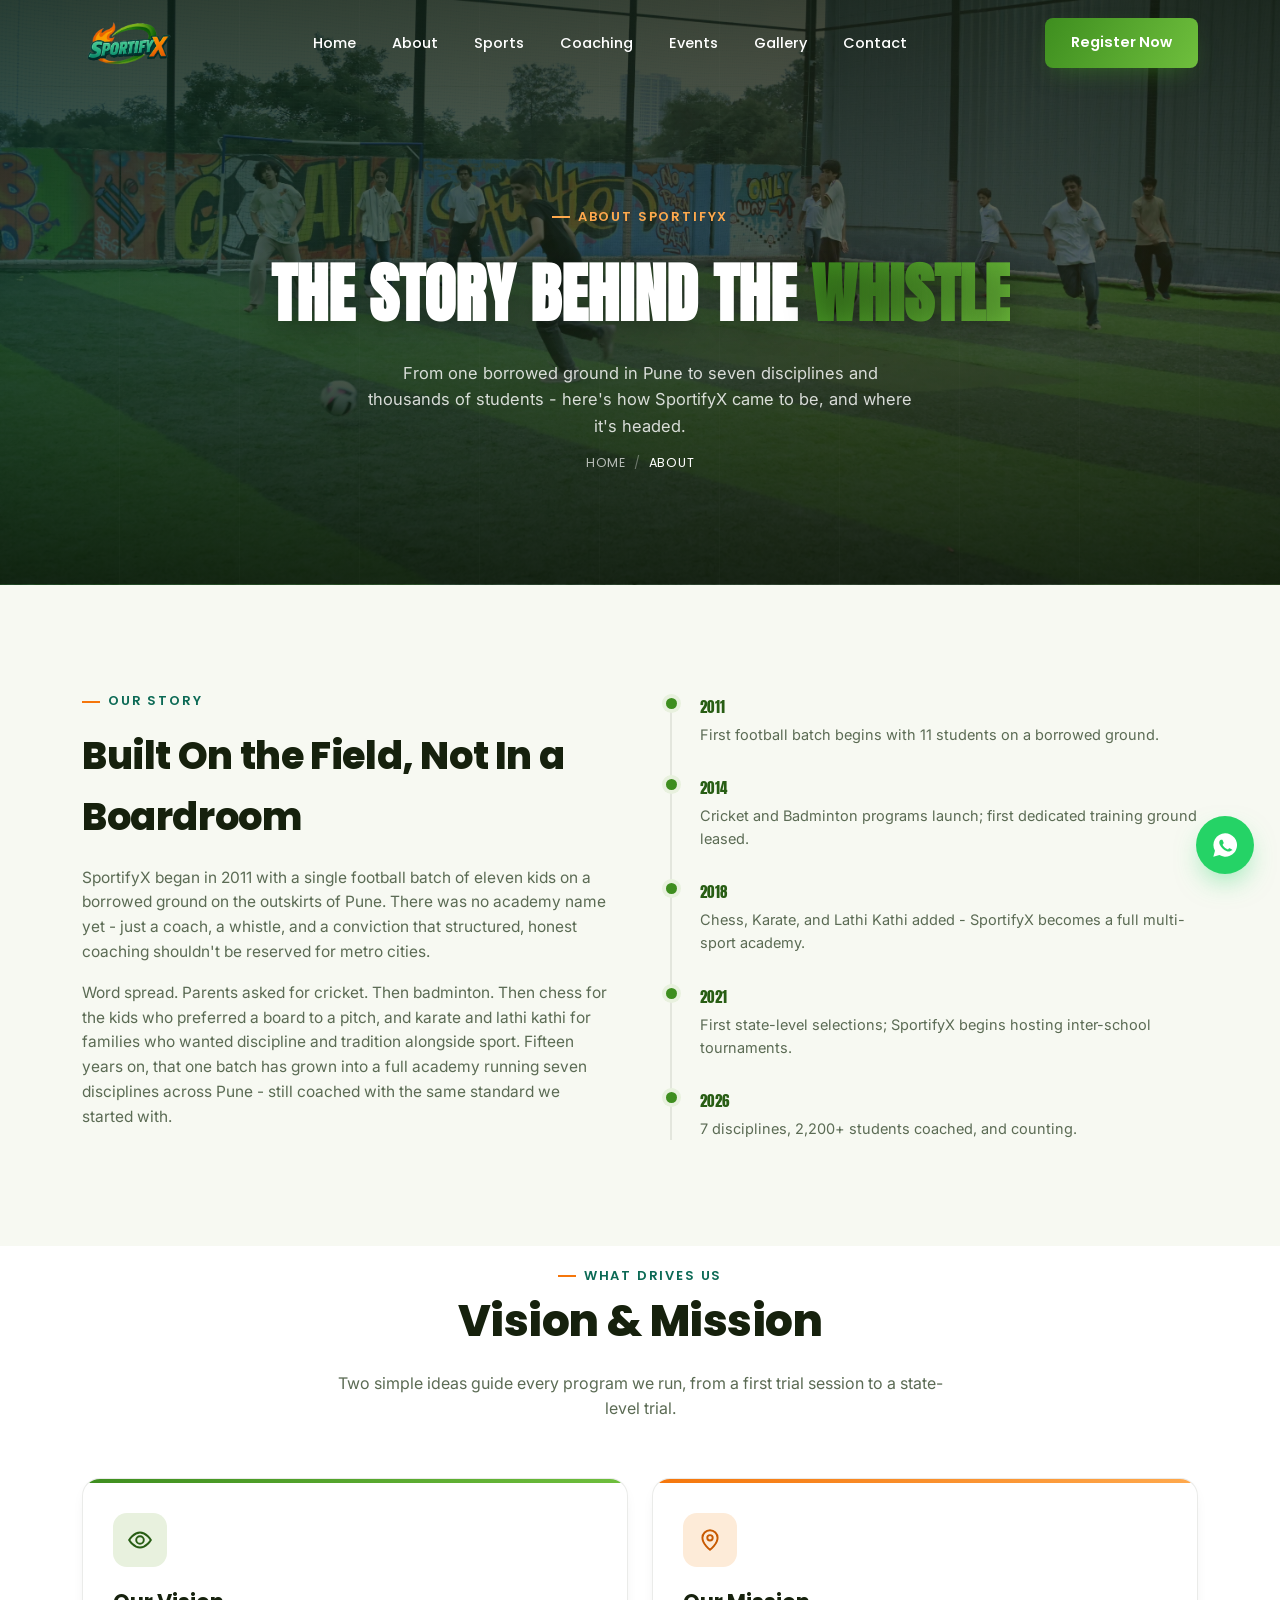
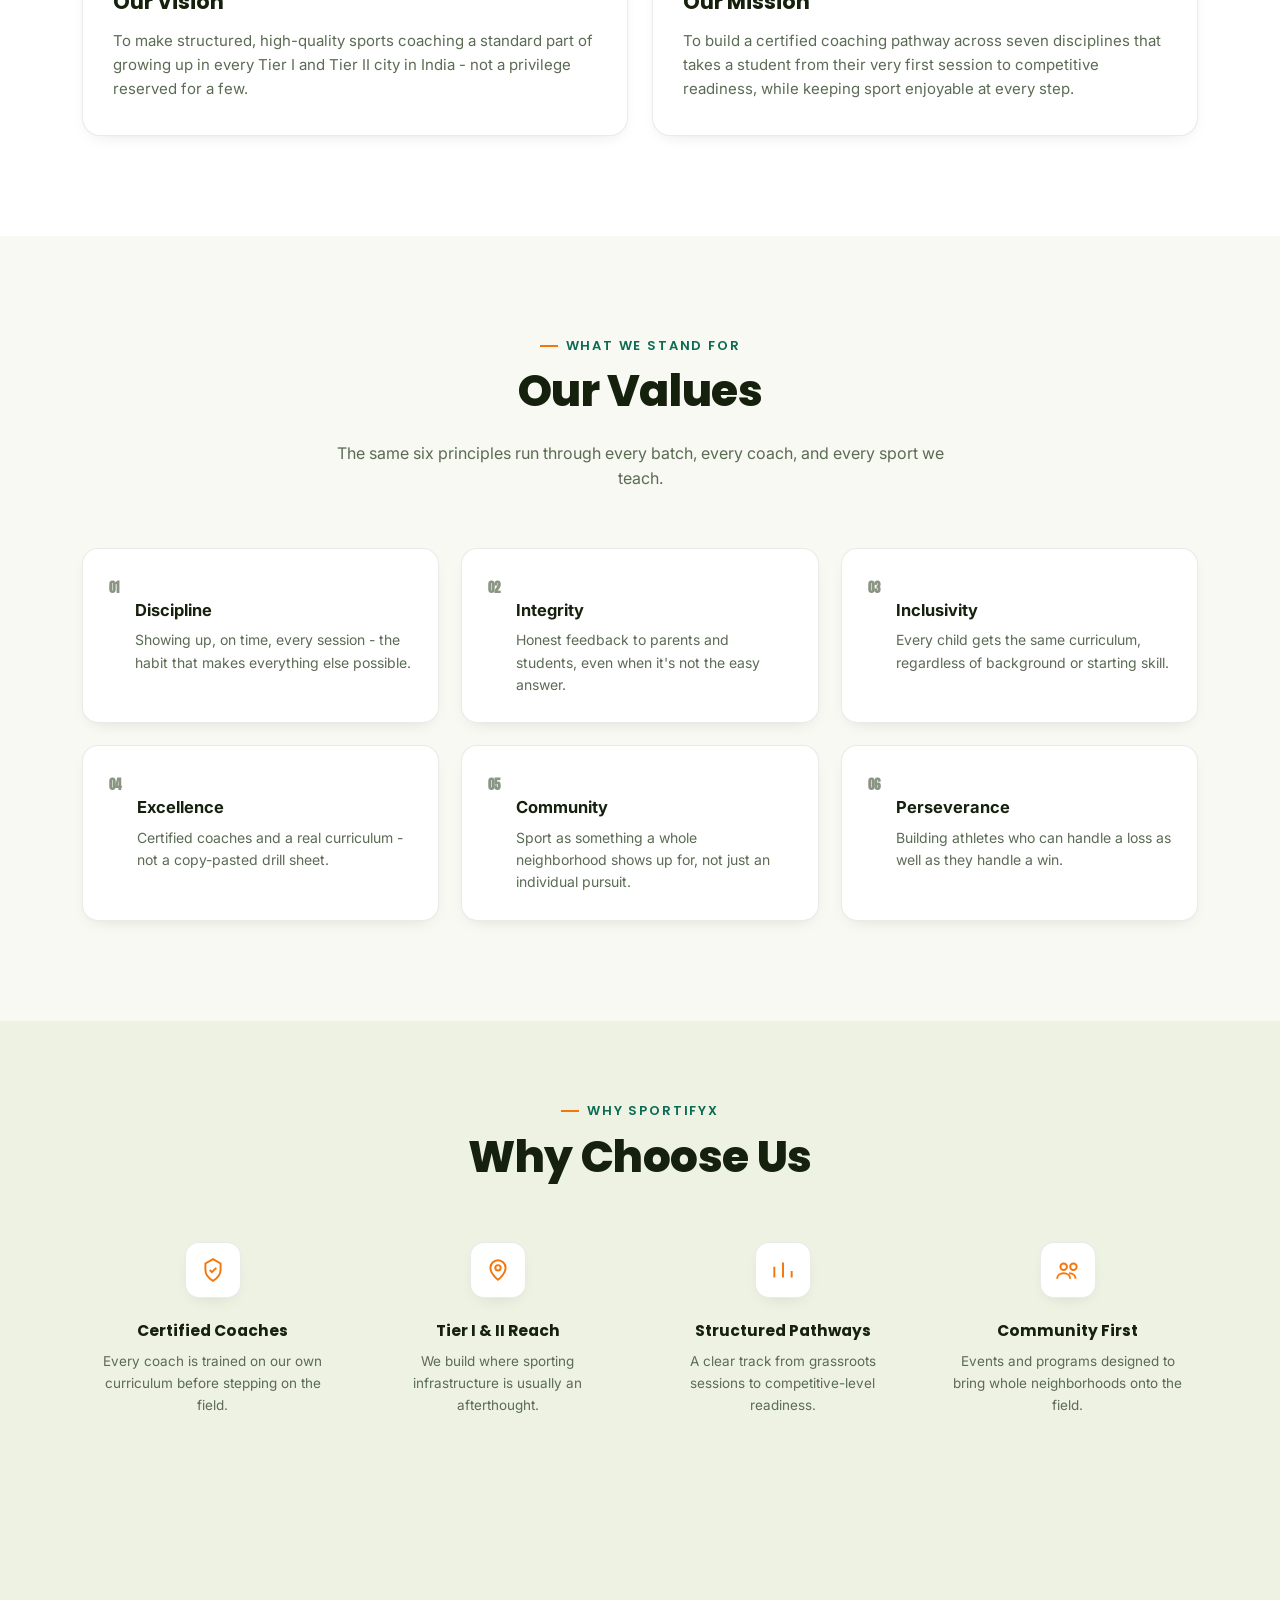
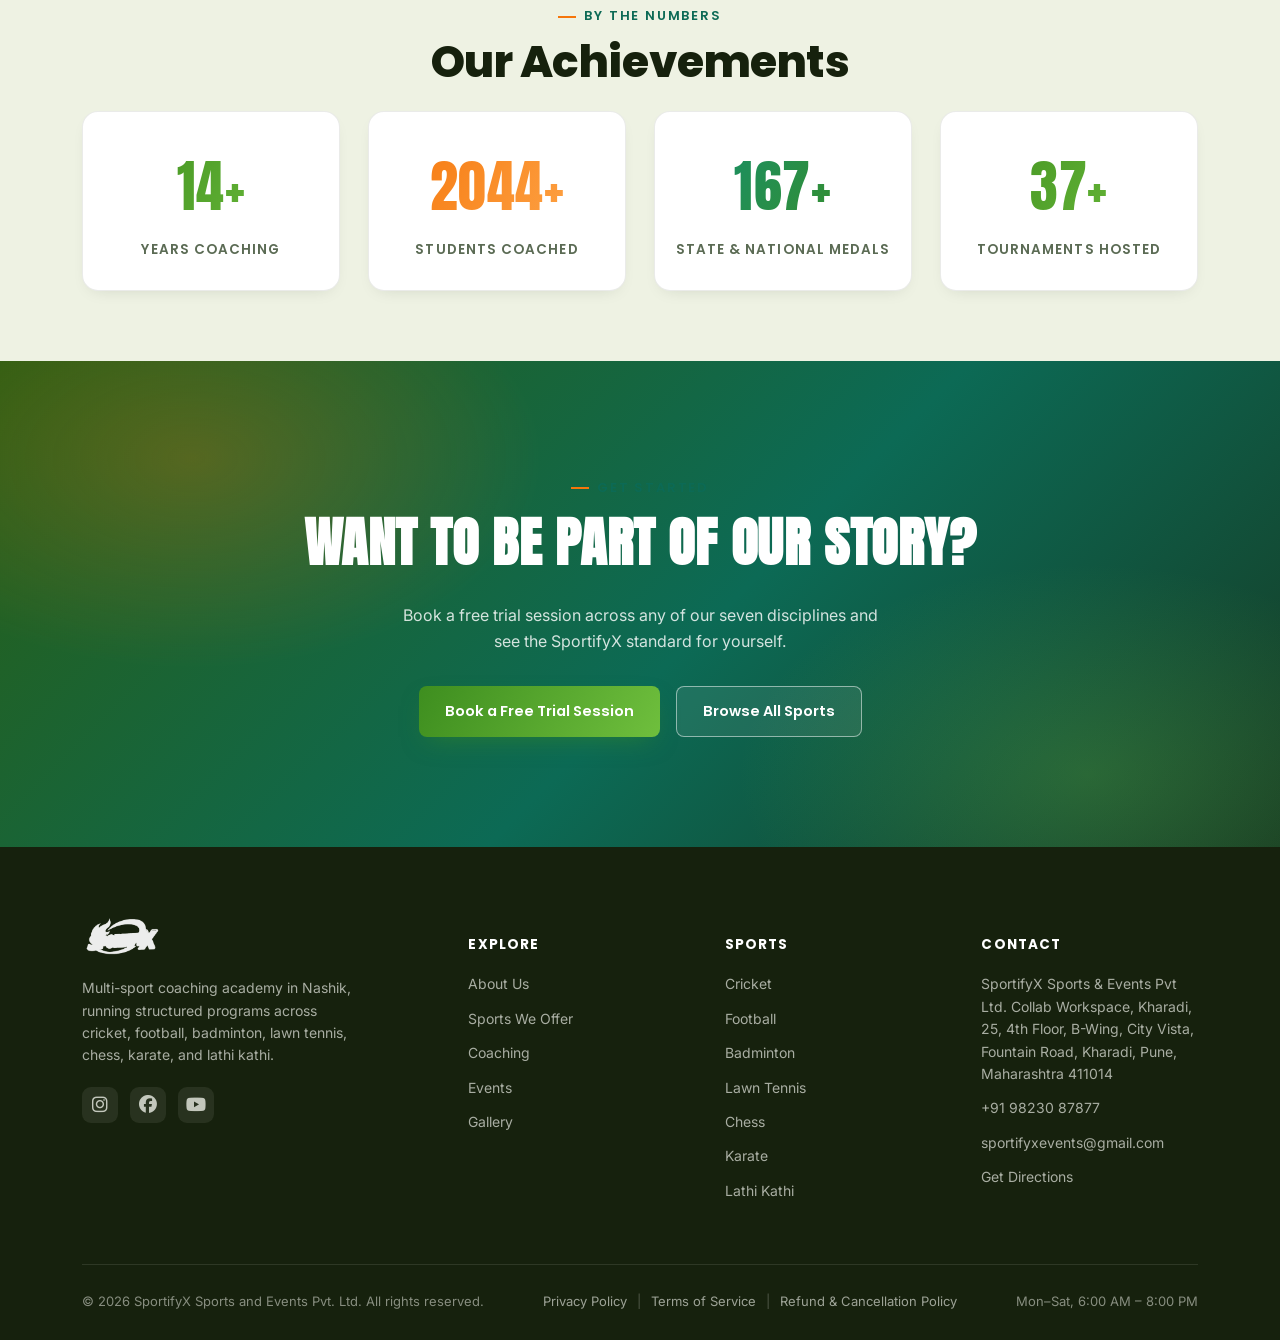
==== commit b26cccf4: "updates in about, coaching and sports page" ====
--- a/about/index.html
+++ b/about/index.html
@@ -18,15 +18,41 @@
     <link rel="stylesheet" href="/css/style.css">
     <style>
         .page-hero {
-            padding: 170px 0 70px;
+            padding: 200px 0 110px;
             position: relative;
             overflow: hidden;
-            background: radial-gradient(600px 380px at 12% 0%, rgba(34, 197, 94, .16), transparent 70%), radial-gradient(600px 420px at 95% 40%, rgba(255, 107, 0, .12), transparent 70%), var(--navy);
+            isolation: isolate;
             text-align: center;
-        }
-
+            color: #fff;
+        }
+
+        .page-hero .hero-bg {
+            position: absolute;
+            inset: 0;
+            z-index: -2;
+            background-image:
+                linear-gradient(180deg, rgba(10, 20, 8, .78) 0%, rgba(10, 20, 8, .58) 45%, rgba(10, 20, 8, .88) 100%),
+                linear-gradient(100deg, rgba(18, 143, 114, .32), rgba(245, 118, 11, .16) 65%),
+                url('/images/gallery/DSC_4491.jpg');
+            background-size: cover;
+            background-position: center 65%;
+        }
+
+        /* subtle pitch-line texture over the photo for brand consistency */
         .page-hero .pitch-lines {
-            opacity: .4;
+            position: absolute;
+            inset: 0;
+            z-index: -1;
+            opacity: .5;
+            background-image: repeating-linear-gradient(90deg, transparent, transparent 119px, rgba(255, 255, 255, .05) 120px);
+        }
+
+        .page-hero .eyebrow {
+            color: var(--orange-bright);
+        }
+
+        .page-hero .eyebrow::before {
+            background: var(--orange-bright);
         }
 
         .page-hero h1 {
@@ -36,12 +62,13 @@
             margin: 16px auto 14px;
             position: relative;
             z-index: 1;
+            text-shadow: 0 4px 30px rgba(0, 0, 0, .35);
         }
 
         .page-hero p {
             max-width: 560px;
             margin: 0 auto;
-            color: var(--text-dim);
+            color: rgba(255, 255, 255, .82);
             font-size: 16.5px;
             position: relative;
             z-index: 1;
@@ -55,14 +82,14 @@
             align-items: center;
             font-family: var(--font-head);
             font-size: 12.5px;
-            color: var(--text-dim);
+            color: rgba(255, 255, 255, .68);
             text-transform: uppercase;
             letter-spacing: .06em;
             margin-top: 14px;
         }
 
         .breadcrumb a:hover {
-            color: var(--green-2);
+            color: #fff;
         }
 
         .breadcrumb .sep {
@@ -70,7 +97,13 @@
         }
 
         .breadcrumb .current {
-            color: var(--text);
+            color: #fff;
+        }
+
+        @media (max-width: 600px) {
+            .page-hero {
+                padding: 150px 0 70px;
+            }
         }
 
         .story-sec {
@@ -93,7 +126,7 @@
         }
 
         .story-body p {
-            color: var(--text-dim);
+            color: var(--ink-dim);
             font-size: 15.5px;
             margin-bottom: 16px;
         }
@@ -101,7 +134,7 @@
         .milestones {
             display: flex;
             flex-direction: column;
-            border-left: 2px solid rgba(255, 255, 255, .08);
+            border-left: 2px solid var(--line);
             margin-top: 10px;
         }
 
@@ -123,19 +156,19 @@
             height: 11px;
             border-radius: 50%;
             background: var(--green);
-            box-shadow: 0 0 0 4px rgba(34, 197, 94, .15);
+            box-shadow: 0 0 0 4px var(--green-wash);
         }
 
         .milestone__year {
             font-family: var(--font-display);
             font-size: 15px;
-            color: var(--green-2);
+            color: var(--green-deep);
             letter-spacing: .03em;
         }
 
         .milestone__text {
             font-size: 14.5px;
-            color: var(--text-dim);
+            color: var(--ink-dim);
             margin-top: 4px;
         }
 
@@ -151,12 +184,13 @@
         }
 
         .vm-card {
-            background: var(--card);
-            border: 1px solid rgba(255, 255, 255, .07);
+            background: var(--surface);
+            border: 1px solid var(--line);
             border-radius: 18px;
             padding: 34px 30px;
             position: relative;
             overflow: hidden;
+            box-shadow: var(--shadow-sm);
         }
 
         .vm-card::before {
@@ -187,13 +221,13 @@
         }
 
         .vm-card.vision .vm-icon {
-            background: rgba(34, 197, 94, .14);
-            color: var(--green);
+            background: var(--green-wash);
+            color: var(--green-deep);
         }
 
         .vm-card.mission .vm-icon {
-            background: rgba(255, 107, 0, .14);
-            color: var(--orange);
+            background: var(--orange-wash);
+            color: var(--orange-deep);
         }
 
         .vm-icon svg {
@@ -208,7 +242,7 @@
         }
 
         .vm-card p {
-            color: var(--text-dim);
+            color: var(--ink-dim);
             font-size: 15px;
         }
 
@@ -223,20 +257,21 @@
         }
 
         .value-card {
-            background: var(--card);
-            border: 1px solid rgba(255, 255, 255, .07);
+            background: var(--surface);
+            border: 1px solid var(--line);
             border-radius: 16px;
             padding: 26px;
             display: flex;
             gap: 16px;
             align-items: flex-start;
+            box-shadow: var(--shadow-sm);
         }
 
         .value-num {
             font-family: var(--font-display);
             font-size: 13px;
             font-weight: 700;
-            color: var(--ice);
+            color: var(--ink-faint);
             flex-shrink: 0;
             padding-top: 3px;
         }
@@ -248,7 +283,7 @@
         }
 
         .value-card p {
-            color: var(--text-dim);
+            color: var(--ink-dim);
             font-size: 14px;
         }
 
@@ -365,6 +400,7 @@
 
     <main>
         <section class="page-hero">
+            <div class="hero-bg"></div>
             <div class="pitch-lines"></div>
             <div class="container">
                 <span class="eyebrow" style="justify-content:center;">About SportifyX</span>
--- a/css/style.css
+++ b/css/style.css
@@ -1,30 +1,40 @@
 :root {
-  --navy: #0D1117;
-  --navy-light: #161B22;
-  --surface: #111827;
-  --card: #1F2937;
-  --ice: #6B7280;
-  --text: #E5E7EB;
-  --text-dim: #93A1B0;
-
-  --green: #22C55E;
-  --green-2: #46D369;
-  --orange: #FF6B00;
-  --orange-2: #FFA94D;
-  --cyan: #00C2FF;
-  --cyan-2: #00E5FF;
-  --cyan-deep: #0090E6;
-  --yellow: #FACC15;
-
-  --grad-sport: linear-gradient(120deg, var(--green), var(--green-2));
-  --grad-energy: linear-gradient(120deg, var(--orange), var(--orange-2));
-  --grad-cyan: linear-gradient(120deg, var(--cyan), var(--cyan-2));
+  --bg: #F7F9F2;
+  --bg-alt: #EEF2E3;
+  --surface: #FFFFFF;
+  --line: rgba(22, 33, 13, 0.09);
+  --line-strong: rgba(22, 33, 13, 0.16);
+
+  --ink: #16210D;
+  --ink-dim: #5B6B54;
+  --ink-faint: #8A9683;
+
+  --green: #3E8E1F;
+  --green-deep: #285E14;
+  --green-bright: #6FBF3D;
+  --green-wash: #E8F1DE;
+
+  --orange: #F5760B;
+  --orange-deep: #C85A02;
+  --orange-bright: #FFA94D;
+  --orange-wash: #FDEBD8;
+
+  --teal: #128F72;
+  --teal-deep: #0C6A55;
+  --teal-wash: #E2F3EE;
+
+  --grad-sport: linear-gradient(120deg, var(--green), var(--green-bright));
+  --grad-energy: linear-gradient(120deg, var(--orange), var(--orange-bright));
+  --grad-teal: linear-gradient(120deg, var(--teal), var(--green));
 
   --font-display: 'Anton', sans-serif;
   --font-head: 'Poppins', sans-serif;
   --font-body: 'Inter', sans-serif;
 
   --container: 1180px;
+  --shadow-sm: 0 6px 18px -10px rgba(22, 33, 13, .18);
+  --shadow-md: 0 20px 45px -18px rgba(22, 33, 13, .22);
+  --shadow-lg: 0 30px 70px -25px rgba(22, 33, 13, .28);
 }
 
 *,
@@ -39,15 +49,16 @@
 
 body {
   margin: 0;
-  background: var(--navy);
-  color: var(--text);
+  background: var(--bg);
+  color: var(--ink);
   font-family: var(--font-body);
   line-height: 1.6;
   overflow-x: hidden;
 }
 
 img,
-svg {
+svg,
+video {
   display: block;
   max-width: 100%;
 }
@@ -89,7 +100,7 @@
 }
 
 :focus-visible {
-  outline: 2px solid var(--cyan);
+  outline: 2px solid var(--teal);
   outline-offset: 3px;
   border-radius: 4px;
 }
@@ -103,14 +114,14 @@
   font-size: 13px;
   letter-spacing: .14em;
   text-transform: uppercase;
-  color: var(--cyan);
+  color: var(--teal-deep);
 }
 
 .eyebrow::before {
   content: '';
   width: 18px;
   height: 2px;
-  background: var(--cyan);
+  background: var(--orange);
   display: inline-block;
 }
 
@@ -120,13 +131,14 @@
   font-weight: 800;
   letter-spacing: -0.01em;
   margin-bottom: 14px;
+  color: var(--ink);
 }
 
 .section-sub {
   text-align: center;
   max-width: 620px;
   margin: 0 auto 56px;
-  color: var(--text-dim);
+  color: var(--ink-dim);
   font-size: 16px;
 }
 
@@ -134,7 +146,7 @@
   font-family: var(--font-head);
   font-weight: 600;
   font-size: 14.5px;
-  padding: 12px 26px;
+  padding: 13px 26px;
   border-radius: 8px;
   display: inline-flex;
   align-items: center;
@@ -145,23 +157,37 @@
 
 .btn-primary {
   background: var(--grad-sport);
-  color: #06120B;
-  box-shadow: 0 8px 24px -8px rgba(34, 197, 94, .55);
+  color: #FFFFFF;
+  box-shadow: 0 10px 26px -10px rgba(62, 142, 31, .55);
 }
 
 .btn-primary:hover {
   transform: translateY(-2px);
-  box-shadow: 0 12px 30px -8px rgba(34, 197, 94, .7);
+  box-shadow: 0 14px 32px -10px rgba(62, 142, 31, .65);
 }
 
 .btn-outline {
-  border: 1.5px solid rgba(0, 194, 255, .5);
-  color: var(--cyan);
+  border: 1.5px solid var(--line-strong);
+  color: var(--ink);
+  background: rgba(255, 255, 255, .5);
 }
 
 .btn-outline:hover {
-  background: rgba(0, 194, 255, .1);
-  border-color: var(--cyan);
+  background: var(--surface);
+  border-color: var(--green);
+  color: var(--green-deep);
+  transform: translateY(-2px);
+}
+
+.btn-ghost-light {
+  border: 1.5px solid rgba(255, 255, 255, .55);
+  color: #fff;
+  backdrop-filter: blur(6px);
+  background: rgba(255, 255, 255, .08);
+}
+
+.btn-ghost-light:hover {
+  background: rgba(255, 255, 255, .18);
   transform: translateY(-2px);
 }
 
@@ -170,51 +196,41 @@
   font-size: 13px;
 }
 
+/* ================= HEADER / NAVBAR ================= */
 header {
   position: fixed;
   top: 0;
   left: 0;
   right: 0;
   z-index: 100;
-  background: rgba(13, 17, 23, 0.55);
-  backdrop-filter: blur(10px);
-  -webkit-backdrop-filter: blur(10px);
-  border-bottom: 1px solid rgba(255, 255, 255, 0.06);
-  transition: background .3s ease, border-color .3s ease;
+  background: transparent;
+  border-bottom: 1px solid rgba(22, 33, 13, .06);
+  transition: background .3s ease, border-color .3s ease, box-shadow .3s ease;
 }
 
 header.scrolled {
-  background: rgba(17, 24, 39, 0.92);
+  background: #FFFFFF;
+  border-bottom-color: var(--line);
+  box-shadow: var(--shadow-sm);
 }
 
 nav {
   display: flex;
   align-items: center;
   justify-content: space-between;
-  padding: 16px 32px;
+  padding: 14px 32px;
   max-width: 1180px;
   margin: 0 auto;
 }
 
 .logo {
-  font-family: 'Anton', sans-serif;
-  font-size: 24px;
-  letter-spacing: .02em;
-  display: flex;
-  align-items: center;
-  gap: 2px;
-  color: var(--text, #E5E7EB);
-}
-
-.logo .accent {
-  background: var(--grad-sport);
-  -webkit-background-clip: text;
-  background-clip: text;
-  color: transparent;
+  display: flex;
+  align-items: center;
+  gap: 8px;
 }
 
 .logo-img {
-  height: 70px;
+  height: 58px;
   width: auto;
   display: block;
 }
@@ -222,20 +238,30 @@
 .nav-links {
   display: flex;
   gap: 36px;
-  list-style: none;
-  margin: 0;
-  padding: 0;
 }
 
 .nav-links a {
-  font-family: 'Poppins', sans-serif;
+  font-family: var(--font-head);
   font-weight: 500;
   font-size: 14.5px;
-  color: var(--text-dim, #93A1B0);
+  color: var(--ink-dim);
   position: relative;
   padding: 4px 0;
   transition: color .2s ease;
-  text-decoration: none;
+}
+
+/* Transparent navbar - white navigation text */
+header:not(.scrolled) .nav-links a {
+  color: #FFFFFF;
+}
+
+header:not(.scrolled) .nav-links a:hover,
+header:not(.scrolled) .nav-links a.active {
+  color: #FFFFFF;
+}
+
+header:not(.scrolled) .nav-toggle span {
+  background: #FFFFFF;
 }
 
 .nav-links a::after {
@@ -245,13 +271,13 @@
   bottom: 0;
   width: 0;
   height: 2px;
-  background: linear-gradient(120deg, var(--green, #22C55E), var(--green-2, #46D369));
+  background: var(--grad-sport);
   transition: width .25s ease;
 }
 
 .nav-links a:hover,
 .nav-links a.active {
-  color: var(--text, #E5E7EB);
+  color: var(--ink);
 }
 
 .nav-links a:hover::after,
@@ -270,10 +296,6 @@
   width: 26px;
   height: 20px;
   position: relative;
-  background: none;
-  border: none;
-  cursor: pointer;
-  padding: 0;
 }
 
 .nav-toggle span {
@@ -281,7 +303,7 @@
   left: 0;
   right: 0;
   height: 2px;
-  background: var(--text, #E5E7EB);
+  background: var(--ink);
   border-radius: 2px;
   transition: transform .25s ease, opacity .25s ease;
 }
@@ -315,6 +337,21 @@
 }
 
 @media (max-width:900px) {
+
+  header.mobile-open .nav-links a {
+    color: var(--ink-dim);
+  }
+
+  header.mobile-open .nav-links a:hover,
+  header.mobile-open .nav-links a.active {
+    color: var(--ink);
+  }
+
+  /* Hamburger becomes dark when mobile menu is open */
+  header.mobile-open .nav-toggle span {
+    background: var(--ink);
+  }
+
   .nav-toggle {
     display: block;
   }
@@ -325,11 +362,11 @@
     top: 100%;
     left: 0;
     right: 0;
-    background: var(--surface, #111827);
+    background: var(--surface);
     flex-direction: column;
     gap: 22px;
     padding: 22px 32px 28px;
-    border-bottom: 1px solid rgba(255, 255, 255, .08);
+    border-bottom: 1px solid var(--line);
     max-height: calc(100vh - 64px);
     overflow-y: auto;
   }
@@ -340,7 +377,11 @@
 
   .nav-links {
     flex-direction: column;
+    align-items: center;
+    justify-content: center;
+    text-align: center;
     gap: 18px;
+    width: 100%;
   }
 
   .nav-ctas {
@@ -356,56 +397,72 @@
 
 @media (max-width:420px) {
   nav {
-    padding: 14px 20px;
-  }
-
-  .logo {
-    font-size: 20px;
-  }
-}
-
+    padding: 12px 20px;
+  }
+
+  .logo-img {
+    height: 46px;
+  }
+}
+
+/* ================= HERO (video background) ================= */
 .hero {
-  padding: 115px 0 90px;
   position: relative;
-  background:
-    radial-gradient(600px 400px at 15% 10%, rgba(34, 197, 94, .16), transparent 70%),
-    radial-gradient(700px 500px at 90% 30%, rgba(255, 107, 0, .13), transparent 70%),
-    var(--navy);
+  padding: 105px 0 100px;
+  min-height: 92vh;
+  display: flex;
+  align-items: center;
   overflow: hidden;
-}
-
-.pitch-lines {
+  isolation: isolate;
+}
+
+.hero-video-wrap {
   position: absolute;
   inset: 0;
-  z-index: 0;
-  opacity: .5;
-  background-image:
-    repeating-linear-gradient(90deg, transparent, transparent 119px, rgba(255, 255, 255, .035) 120px);
-}
-
-.centre-circle {
+  z-index: -2;
+  overflow: hidden;
+}
+
+.hero-video-wrap video,
+.hero-video-wrap .video-fallback {
   position: absolute;
-  top: -180px;
-  right: -180px;
-  width: 520px;
-  height: 520px;
-  border: 1px solid rgba(0, 194, 255, .15);
-  border-radius: 50%;
-  z-index: 0;
-}
-
-.centre-circle::after {
-  content: '';
+  inset: 0;
+  width: 100%;
+  height: 100%;
+  object-fit: cover;
+}
+
+/* .video-fallback {
+  background:
+    radial-gradient(900px 600px at 15% 20%, rgba(111, 191, 61, .35), transparent 60%),
+    radial-gradient(800px 700px at 85% 75%, rgba(245, 118, 11, .30), transparent 60%),
+    linear-gradient(160deg, #0C2412, #123A1B 45%, #0A1E10 100%);
+  transition: opacity .6s ease;
+} */
+
+/* scrim so headline stays legible over live footage, warmed toward brand green */
+.hero-scrim {
   position: absolute;
-  inset: 70px;
-  border: 1px solid rgba(0, 194, 255, .12);
-  border-radius: 50%;
+  inset: 0;
+  z-index: -1;
+  background:
+    linear-gradient(180deg, rgba(10, 20, 8, .72) 0%, rgba(10, 20, 8, .55) 40%, rgba(10, 20, 8, .82) 100%),
+    linear-gradient(100deg, rgba(18, 143, 114, .28), rgba(245, 118, 11, .18) 60%);
 }
 
 .hero-inner {
   position: relative;
   z-index: 1;
   text-align: center;
+  color: #fff;
+}
+
+.hero .eyebrow {
+  color: var(--orange-bright);
+}
+
+.hero .eyebrow::before {
+  background: var(--orange-bright);
 }
 
 .hero h1 {
@@ -416,10 +473,11 @@
   margin: 22px auto 22px;
   max-width: 900px;
   text-transform: uppercase;
+  text-shadow: 0 4px 30px rgba(0, 0, 0, .35);
 }
 
 .hero h1 .accent {
-  background: var(--grad-sport);
+  background: linear-gradient(120deg, var(--orange-bright), var(--green-bright));
   -webkit-background-clip: text;
   background-clip: text;
   color: transparent;
@@ -428,7 +486,7 @@
 .hero-sub {
   max-width: 700px;
   margin: 0 auto 38px;
-  color: var(--text-dim);
+  color: rgba(255, 255, 255, .82);
   font-size: 17px;
 }
 
@@ -440,20 +498,23 @@
   flex-wrap: wrap;
 }
 
+/* scoreboard card */
 .scoreboard {
   max-width: 840px;
   margin: 0 auto;
   border-radius: 20px;
-  background: var(--surface);
-  border: 1px solid rgba(255, 255, 255, .08);
-  box-shadow: 0 30px 70px -30px rgba(0, 0, 0, .7);
+  background: rgba(255, 255, 255, .96);
+  border: 1px solid rgba(255, 255, 255, .5);
+  box-shadow: var(--shadow-lg);
   overflow: hidden;
   text-align: left;
+  color: var(--ink);
+  backdrop-filter: blur(8px);
 }
 
 .scoreboard-tabs {
   display: flex;
-  background: var(--navy-light);
+  background: var(--bg-alt);
 }
 
 .tab {
@@ -464,7 +525,7 @@
   font-size: 13.5px;
   letter-spacing: .08em;
   text-transform: uppercase;
-  color: var(--text-dim);
+  color: var(--ink-dim);
   border-bottom: 3px solid transparent;
   transition: color .2s ease, border-color .2s ease, background .2s ease;
   display: flex;
@@ -479,12 +540,12 @@
 }
 
 .tab:hover {
-  color: var(--text);
-  background: rgba(255, 255, 255, .03);
+  color: var(--ink);
+  background: rgba(22, 33, 13, .03);
 }
 
 .tab.active {
-  color: #fff;
+  color: var(--ink);
 }
 
 .tab[data-sport="football"].active {
@@ -496,7 +557,7 @@
 }
 
 .tab[data-sport="badminton"].active {
-  border-color: var(--cyan);
+  border-color: var(--teal);
 }
 
 .scoreboard-body {
@@ -523,18 +584,18 @@
 }
 
 .scoreboard-panel[data-sport="football"] .scoreboard-icon {
-  background: rgba(34, 197, 94, .14);
-  color: var(--green);
+  background: var(--green-wash);
+  color: var(--green-deep);
 }
 
 .scoreboard-panel[data-sport="cricket"] .scoreboard-icon {
-  background: rgba(255, 107, 0, .14);
-  color: var(--orange);
+  background: var(--orange-wash);
+  color: var(--orange-deep);
 }
 
 .scoreboard-panel[data-sport="badminton"] .scoreboard-icon {
-  background: rgba(0, 194, 255, .14);
-  color: var(--cyan);
+  background: var(--teal-wash);
+  color: var(--teal-deep);
 }
 
 .scoreboard-text h3 {
@@ -544,7 +605,7 @@
 }
 
 .scoreboard-text p {
-  color: var(--text-dim);
+  color: var(--ink-dim);
   font-size: 14.5px;
   margin-bottom: 12px;
 }
@@ -558,19 +619,56 @@
 .scoreboard-meta div {
   font-family: var(--font-head);
   font-size: 12.5px;
-  color: var(--ice);
+  color: var(--ink-faint);
 }
 
 .scoreboard-meta strong {
   display: block;
   font-family: var(--font-display);
   font-size: 20px;
-  color: var(--text);
+  color: var(--ink);
   letter-spacing: .02em;
 }
 
+.scroll-cue {
+  position: absolute;
+  bottom: 26px;
+  left: 50%;
+  transform: translateX(-50%);
+  z-index: 1;
+  color: rgba(255, 255, 255, .75);
+  font-family: var(--font-head);
+  font-size: 11px;
+  letter-spacing: .18em;
+  text-transform: uppercase;
+  display: flex;
+  flex-direction: column;
+  align-items: center;
+  gap: 8px;
+}
+
+.scroll-cue span {
+  width: 1px;
+  height: 26px;
+  background: rgba(255, 255, 255, .5);
+  animation: scrollpulse 1.8s ease-in-out infinite;
+}
+
+@keyframes scrollpulse {
+
+  0%,
+  100% {
+    opacity: .3;
+  }
+
+  50% {
+    opacity: 1;
+  }
+}
+
+/* ================= TICKER ================= */
 .ticker-wrap {
-  background: var(--navy-light);
+  background: var(--ink);
   border-top: 1px solid rgba(255, 255, 255, .06);
   border-bottom: 1px solid rgba(255, 255, 255, .06);
   overflow: hidden;
@@ -591,7 +689,7 @@
   font-size: 13px;
   letter-spacing: .09em;
   text-transform: uppercase;
-  color: var(--text-dim);
+  color: rgba(247, 249, 242, .75);
   padding: 0 28px;
   display: flex;
   align-items: center;
@@ -600,12 +698,12 @@
 }
 
 .ticker span b {
-  color: var(--green);
+  color: var(--green-bright);
   font-weight: 700;
 }
 
 .ticker span em {
-  color: var(--orange);
+  color: var(--orange-bright);
   font-style: normal;
   font-weight: 700;
 }
@@ -620,6 +718,7 @@
   }
 }
 
+/* ================= ABOUT ================= */
 .about-sec {
   padding: 100px 0;
 }
@@ -637,10 +736,10 @@
   overflow: hidden;
   min-height: 380px;
   background:
-    radial-gradient(400px 260px at 30% 20%, rgba(34, 197, 94, .22), transparent 70%),
-    radial-gradient(360px 260px at 80% 80%, rgba(0, 194, 255, .18), transparent 70%),
-    var(--card);
-  border: 1px solid rgba(255, 255, 255, .07);
+    radial-gradient(400px 260px at 30% 20%, rgba(62, 142, 31, .16), transparent 70%),
+    radial-gradient(360px 260px at 80% 80%, rgba(18, 143, 114, .14), transparent 70%),
+    var(--bg-alt);
+  border: 1px solid var(--line);
   display: flex;
   align-items: center;
   justify-content: center;
@@ -649,7 +748,7 @@
 .about-media .placeholder-tag {
   font-family: var(--font-head);
   font-size: 12.5px;
-  color: var(--text-dim);
+  color: var(--ink-dim);
   text-align: center;
   padding: 0 20px;
 }
@@ -665,29 +764,30 @@
   position: absolute;
   bottom: 22px;
   left: 22px;
-  background: var(--navy);
-  border: 1px solid rgba(255, 255, 255, .1);
+  background: var(--surface);
+  border: 1px solid var(--line);
   border-radius: 14px;
   padding: 14px 20px;
   display: flex;
   flex-direction: column;
+  box-shadow: var(--shadow-sm);
 }
 
 .about-badge strong {
   font-family: var(--font-display);
   font-size: 26px;
-  color: var(--green-2);
+  color: var(--green-deep);
 }
 
 .about-badge span {
   font-size: 11.5px;
-  color: var(--text-dim);
+  color: var(--ink-dim);
   text-transform: uppercase;
   letter-spacing: .06em;
 }
 
 .about-body p {
-  color: var(--text-dim);
+  color: var(--ink-dim);
   font-size: 15.5px;
   margin: 18px 0;
 }
@@ -700,8 +800,10 @@
   letter-spacing: -0.01em;
 }
 
+/* ================= STATS ================= */
 .stats {
   padding: 90px 0 70px;
+  background: var(--bg-alt);
 }
 
 .stats-grid {
@@ -709,6 +811,14 @@
   grid-template-columns: repeat(4, 1fr);
   gap: 28px;
   text-align: center;
+}
+
+.stat-card {
+  background: var(--surface);
+  border: 1px solid var(--line);
+  border-radius: 16px;
+  padding: 30px 18px;
+  box-shadow: var(--shadow-sm);
 }
 
 .stat-num {
@@ -728,14 +838,14 @@
 }
 
 .stat-card:nth-child(3) .stat-num {
-  background: var(--grad-cyan);
+  background: var(--grad-teal);
   -webkit-background-clip: text;
   background-clip: text;
 }
 
 .stat-label {
   font-size: 13.5px;
-  color: var(--text-dim);
+  color: var(--ink-dim);
   text-transform: uppercase;
   letter-spacing: .08em;
   font-family: var(--font-head);
@@ -743,8 +853,9 @@
   margin-top: 6px;
 }
 
+/* ================= SPORTS ================= */
 .sports {
-  padding: 20px 0 100px;
+  padding: 100px 0;
 }
 
 .sports-grid {
@@ -758,6 +869,13 @@
   padding: 1px;
   position: relative;
   overflow: hidden;
+  box-shadow: var(--shadow-sm);
+  transition: transform .2s ease, box-shadow .2s ease;
+}
+
+.sport-card:hover {
+  transform: translateY(-4px);
+  box-shadow: var(--shadow-md);
 }
 
 .sport-card.accent-green {
@@ -768,8 +886,8 @@
   background: var(--grad-energy);
 }
 
-.sport-card.accent-cyan {
-  background: var(--grad-cyan);
+.sport-card.accent-teal {
+  background: var(--grad-teal);
 }
 
 .sport-card-inner {
@@ -789,17 +907,17 @@
 
 .sport-card.accent-green svg,
 .sport-card.accent-green .sport-link {
-  color: var(--green);
+  color: var(--green-deep);
 }
 
 .sport-card.accent-orange svg,
 .sport-card.accent-orange .sport-link {
-  color: var(--orange);
-}
-
-.sport-card.accent-cyan svg,
-.sport-card.accent-cyan .sport-link {
-  color: var(--cyan);
+  color: var(--orange-deep);
+}
+
+.sport-card.accent-teal svg,
+.sport-card.accent-teal .sport-link {
+  color: var(--teal-deep);
 }
 
 .sport-card-inner h3 {
@@ -808,7 +926,7 @@
 }
 
 .sport-card-inner p {
-  color: var(--text-dim);
+  color: var(--ink-dim);
   font-size: 14px;
   flex-grow: 1;
 }
@@ -837,9 +955,10 @@
   margin-top: 40px;
 }
 
+/* ================= WHY ================= */
 .why {
   padding: 80px 0 100px;
-  background: var(--surface);
+  background: var(--bg-alt);
 }
 
 .why-grid {
@@ -859,11 +978,13 @@
   height: 56px;
   margin: 0 auto 16px;
   border-radius: 14px;
-  background: rgba(229, 231, 235, .06);
+  background: var(--surface);
+  border: 1px solid var(--line);
   display: flex;
   align-items: center;
   justify-content: center;
-  color: var(--yellow);
+  color: var(--orange);
+  box-shadow: var(--shadow-sm);
 }
 
 .why-icon svg {
@@ -880,9 +1001,10 @@
 
 .why-item p {
   font-size: 13.5px;
-  color: var(--text-dim);
-}
-
+  color: var(--ink-dim);
+}
+
+/* ================= PROGRAMS ================= */
 .programs {
   padding: 100px 0;
 }
@@ -910,10 +1032,11 @@
 }
 
 .program-card {
-  background: var(--card);
-  border: 1px solid rgba(255, 255, 255, .07);
+  background: var(--surface);
+  border: 1px solid var(--line);
   border-radius: 18px;
   padding: 30px;
+  box-shadow: var(--shadow-sm);
 }
 
 .program-card__tag {
@@ -929,13 +1052,13 @@
 }
 
 .program-card.foundation .program-card__tag {
-  background: rgba(34, 197, 94, .14);
-  color: var(--green);
+  background: var(--green-wash);
+  color: var(--green-deep);
 }
 
 .program-card.performance .program-card__tag {
-  background: rgba(255, 107, 0, .14);
-  color: var(--orange);
+  background: var(--orange-wash);
+  color: var(--orange-deep);
 }
 
 .program-card h3 {
@@ -945,7 +1068,7 @@
 }
 
 .program-card p {
-  color: var(--text-dim);
+  color: var(--ink-dim);
   font-size: 14.5px;
   margin-bottom: 18px;
 }
@@ -959,14 +1082,14 @@
 .program-card__meta div {
   font-family: var(--font-head);
   font-size: 12px;
-  color: var(--ice);
+  color: var(--ink-faint);
 }
 
 .program-card__meta strong {
   display: block;
   font-family: var(--font-display);
   font-size: 17px;
-  color: var(--text);
+  color: var(--ink);
 }
 
 .benefits-row {
@@ -980,13 +1103,13 @@
   display: flex;
   align-items: center;
   gap: 8px;
-  background: var(--card);
-  border: 1px solid rgba(255, 255, 255, .07);
+  background: var(--surface);
+  border: 1px solid var(--line);
   padding: 10px 16px;
   border-radius: 30px;
   font-family: var(--font-head);
   font-size: 13px;
-  color: var(--text-dim);
+  color: var(--ink-dim);
 }
 
 .benefit-chip svg {
@@ -1001,9 +1124,10 @@
   margin-top: 40px;
 }
 
+/* ================= EVENTS ================= */
 .events-sec {
-  padding: 20px 0 100px;
-  background: var(--surface);
+  padding: 100px 0;
+  background: var(--bg-alt);
 }
 
 .events-grid {
@@ -1013,12 +1137,13 @@
 }
 
 .event-card {
-  background: var(--card);
-  border: 1px solid rgba(255, 255, 255, .07);
+  background: var(--surface);
+  border: 1px solid var(--line);
   border-radius: 18px;
   overflow: hidden;
   display: flex;
   flex-direction: column;
+  box-shadow: var(--shadow-sm);
 }
 
 .event-card__date {
@@ -1026,7 +1151,7 @@
   font-size: 13px;
   letter-spacing: .06em;
   padding: 10px 20px;
-  color: var(--navy);
+  color: #fff;
   text-transform: uppercase;
 }
 
@@ -1039,7 +1164,7 @@
 }
 
 .event-card.c .event-card__date {
-  background: var(--grad-cyan);
+  background: var(--grad-teal);
 }
 
 .event-card__body {
@@ -1056,7 +1181,7 @@
 }
 
 .event-card__body p {
-  color: var(--text-dim);
+  color: var(--ink-dim);
   font-size: 14px;
   margin-bottom: 16px;
   flex-grow: 1;
@@ -1067,7 +1192,7 @@
   justify-content: space-between;
   align-items: center;
   font-size: 12.5px;
-  color: var(--ice);
+  color: var(--ink-faint);
   font-family: var(--font-head);
 }
 
@@ -1076,69 +1201,9 @@
   margin-top: 40px;
 }
 
-.gallery-sec {
+/* ================= TESTIMONIALS ================= */
+.testimonials {
   padding: 100px 0;
-}
-
-.gallery-grid {
-  display: grid;
-  grid-template-columns: repeat(4, 1fr);
-  grid-auto-rows: 190px;
-  gap: 16px;
-}
-
-.gallery-tile {
-  border-radius: 16px;
-  position: relative;
-  display: flex;
-  align-items: flex-end;
-  padding: 16px;
-  overflow: hidden;
-  border: 1px solid rgba(255, 255, 255, .07);
-}
-
-.gallery-tile span {
-  font-family: var(--font-head);
-  font-weight: 600;
-  font-size: 13px;
-  letter-spacing: .04em;
-  text-transform: uppercase;
-  color: #fff;
-  background: rgba(13, 17, 23, .55);
-  padding: 6px 12px;
-  border-radius: 20px;
-}
-
-.gallery-tile.g1 {
-  grid-column: span 2;
-  grid-row: span 2;
-  background: radial-gradient(400px 300px at 30% 20%, rgba(34, 197, 94, .3), transparent 70%), var(--card);
-}
-
-.gallery-tile.g2 {
-  background: radial-gradient(300px 220px at 70% 30%, rgba(255, 107, 0, .3), transparent 70%), var(--card);
-}
-
-.gallery-tile.g3 {
-  background: radial-gradient(300px 220px at 30% 70%, rgba(0, 194, 255, .3), transparent 70%), var(--card);
-}
-
-.gallery-tile.g4 {
-  background: radial-gradient(300px 220px at 70% 70%, rgba(250, 204, 21, .25), transparent 70%), var(--card);
-}
-
-.gallery-tile.g5 {
-  background: radial-gradient(300px 220px at 50% 50%, rgba(34, 197, 94, .22), transparent 70%), var(--card);
-}
-
-.gallery-more {
-  text-align: center;
-  margin-top: 40px;
-}
-
-.testimonials {
-  padding: 20px 0 100px;
-  background: var(--surface);
 }
 
 .testimonials-grid {
@@ -1148,15 +1213,16 @@
 }
 
 .testimonial-card {
-  background: var(--card);
-  border: 1px solid rgba(255, 255, 255, .07);
+  background: var(--surface);
+  border: 1px solid var(--line);
   border-radius: 18px;
   padding: 28px;
+  box-shadow: var(--shadow-sm);
 }
 
 .testimonial-card p.quote {
   font-size: 15px;
-  color: var(--text);
+  color: var(--ink);
   margin-bottom: 22px;
 }
 
@@ -1175,7 +1241,7 @@
   justify-content: center;
   font-family: var(--font-display);
   font-size: 15px;
-  color: var(--navy);
+  color: #fff;
   flex-shrink: 0;
 }
 
@@ -1188,7 +1254,7 @@
 }
 
 .testimonial-card:nth-child(3) .testimonial-avatar {
-  background: var(--grad-cyan);
+  background: var(--grad-teal);
 }
 
 .testimonial-name {
@@ -1199,11 +1265,13 @@
 
 .testimonial-role {
   font-size: 12.5px;
-  color: var(--text-dim);
-}
-
+  color: var(--ink-dim);
+}
+
+/* ================= PARTNERS ================= */
 .partners {
   padding: 70px 0;
+  background: var(--bg-alt);
 }
 
 .partners-row {
@@ -1218,26 +1286,41 @@
   font-family: var(--font-display);
   font-size: 20px;
   letter-spacing: .02em;
-  color: var(--ice);
+  color: var(--ink-faint);
   text-transform: uppercase;
-  opacity: .75;
+  opacity: .8;
   transition: opacity .2s ease, color .2s ease;
 }
 
 .partners-row span:hover {
   opacity: 1;
-  color: var(--text);
-}
-
+  color: var(--green-deep);
+}
+
+/* ================= CTA ================= */
 .cta {
-  padding: 100px 0;
+  padding: 110px 0;
   text-align: center;
   position: relative;
   overflow: hidden;
+}
+
+.cta::before {
+  content: '';
+  position: absolute;
+  inset: 0;
+  z-index: -1;
+  background: linear-gradient(135deg, var(--green-deep), var(--teal-deep) 55%, #163B24);
+}
+
+.cta::after {
+  content: '';
+  position: absolute;
+  inset: 0;
+  z-index: -1;
   background:
-    radial-gradient(500px 300px at 20% 20%, rgba(255, 107, 0, .12), transparent 70%),
-    radial-gradient(500px 300px at 80% 80%, rgba(0, 194, 255, .12), transparent 70%),
-    var(--navy);
+    radial-gradient(500px 300px at 15% 20%, rgba(245, 118, 11, .25), transparent 70%),
+    radial-gradient(500px 300px at 85% 85%, rgba(111, 191, 61, .25), transparent 70%);
 }
 
 .cta h2 {
@@ -1246,10 +1329,11 @@
   text-transform: uppercase;
   margin-bottom: 18px;
   letter-spacing: .01em;
+  color: #fff;
 }
 
 .cta p {
-  color: var(--text-dim);
+  color: rgba(255, 255, 255, .82);
   max-width: 480px;
   margin: 0 auto 32px;
 }
@@ -1261,9 +1345,20 @@
   flex-wrap: wrap;
 }
 
+.cta .btn-outline {
+  border-color: rgba(255, 255, 255, .5);
+  color: #fff;
+  background: rgba(255, 255, 255, .08);
+}
+
+.cta .btn-outline:hover {
+  background: rgba(255, 255, 255, .18);
+  border-color: #fff;
+}
+
+/* ================= CONTACT ================= */
 .contact-mini {
-  padding: 20px 0 110px;
-  background: var(--surface);
+  padding: 100px 0;
 }
 
 .contact-mini-grid {
@@ -1284,18 +1379,19 @@
   display: flex;
   gap: 16px;
   align-items: flex-start;
-  background: var(--card);
-  border: 1px solid rgba(255, 255, 255, .07);
+  background: var(--surface);
+  border: 1px solid var(--line);
   border-radius: 14px;
   padding: 16px 18px;
+  box-shadow: var(--shadow-sm);
 }
 
 .contact-icon {
   width: 40px;
   height: 40px;
   border-radius: 10px;
-  background: rgba(34, 197, 94, .14);
-  color: var(--green);
+  background: var(--green-wash);
+  color: var(--green-deep);
   display: flex;
   align-items: center;
   justify-content: center;
@@ -1317,15 +1413,17 @@
 .contact-list-item p,
 .contact-list-item a {
   font-size: 13.5px;
-  color: var(--text-dim);
+  color: var(--ink-dim);
 }
 
 .contact-map {
-  position:relative;
+  position: relative;
   border-radius: 20px;
   overflow: hidden;
   min-height: 300px;
   margin-top: 30px;
+  border: 1px solid var(--line);
+  box-shadow: var(--shadow-sm);
 }
 
 .contact-map iframe {
@@ -1333,31 +1431,34 @@
   height: 100%;
   min-height: 300px;
   border: 0;
-}
-
-.map-card{
-    position:absolute;
-    left:20px;
-    bottom:20px;
-    background:rgba(17,24,39,.92);
-    backdrop-filter:blur(10px);
-    padding:18px 20px;
-    border-radius:16px;
-    max-width:280px;
-    border:1px solid rgba(255,255,255,.08);
-    z-index:5;
-}
-
-.map-card h4{
-    color:white;
-    margin-bottom:8px;
-}
-
-.map-card p{
-    color:#93A1B0;
-    font-size:14px;
-}
-
+  filter: grayscale(.15);
+}
+
+.map-card {
+  position: absolute;
+  left: 20px;
+  bottom: 20px;
+  background: rgba(255, 255, 255, .92);
+  backdrop-filter: blur(10px);
+  padding: 18px 20px;
+  border-radius: 16px;
+  max-width: 280px;
+  border: 1px solid var(--line);
+  z-index: 5;
+  box-shadow: var(--shadow-md);
+}
+
+.map-card h4 {
+  color: var(--ink);
+  margin-bottom: 8px;
+}
+
+.map-card p {
+  color: var(--ink-dim);
+  font-size: 14px;
+}
+
+/* ================= WHATSAPP FLOAT ================= */
 .whatsapp-float {
   position: fixed;
   bottom: 26px;
@@ -1370,7 +1471,7 @@
   align-items: center;
   justify-content: center;
   color: #fff;
-  box-shadow: 0 10px 26px -8px rgba(0, 0, 0, .6);
+  box-shadow: 0 12px 28px -8px rgba(37, 211, 102, .55);
   z-index: 90;
   transition: transform .2s ease;
 }
@@ -1395,6 +1496,114 @@
   transform: translateY(0);
 }
 
+/* ================= FOOTER ================= */
+footer {
+  background: var(--ink);
+  color: rgba(247, 249, 242, .85);
+  padding: 64px 0 28px;
+}
+
+.footer-grid {
+  display: grid;
+  grid-template-columns: 1.6fr 1fr 1fr 1fr;
+  gap: 40px;
+  margin-bottom: 50px;
+}
+
+.footer-brand .logo-img {
+  height: 50px;
+  filter: brightness(0) invert(1);
+  opacity: .92;
+}
+
+.footer-brand p {
+  color: rgba(247, 249, 242, .65);
+  font-size: 14px;
+  margin: 16px 0 20px;
+  max-width: 280px;
+}
+
+.social-row {
+  display: flex;
+  gap: 12px;
+}
+
+.social-row a {
+  width: 36px;
+  height: 36px;
+  border-radius: 9px;
+  background: rgba(247, 249, 242, .08);
+  display: flex;
+  align-items: center;
+  justify-content: center;
+  color: rgba(247, 249, 242, .75);
+  transition: color .2s ease, background .2s ease;
+}
+
+.social-row a:hover {
+  color: var(--orange-bright);
+  background: rgba(245, 118, 11, .16);
+}
+
+.social-row i {
+  font-size: 18px;
+  color: inherit;
+}
+
+.footer-col h5 {
+  font-family: var(--font-head);
+  font-size: 13.5px;
+  text-transform: uppercase;
+  letter-spacing: .08em;
+  color: #fff;
+  margin-bottom: 18px;
+}
+
+.footer-col a {
+  display: block;
+  color: rgba(247, 249, 242, .65);
+  font-size: 14px;
+  margin-bottom: 12px;
+  transition: color .2s ease;
+}
+
+.footer-col a:hover {
+  color: var(--green-bright);
+}
+
+.footer-bottom {
+  display: flex;
+  justify-content: space-between;
+  align-items: center;
+  padding-top: 26px;
+  border-top: 1px solid rgba(247, 249, 242, .1);
+  font-size: 13px;
+  color: rgba(247, 249, 242, .5);
+  flex-wrap: wrap;
+  gap: 12px;
+}
+
+.footer-links {
+  display: flex;
+  align-items: center;
+  gap: 10px;
+  flex-wrap: wrap;
+  justify-content: center;
+}
+
+.footer-links a {
+  color: rgba(247, 249, 242, .6);
+}
+
+.footer-links a:hover {
+  color: var(--green-bright);
+}
+
+.footer-links .divider {
+  color: rgba(247, 249, 242, .25);
+}
+
+/* ================= RESPONSIVE ================= */
 @media (max-width:1024px) {
   .about-grid {
     grid-template-columns: 1fr;
@@ -1404,16 +1613,12 @@
     grid-template-columns: 1fr;
   }
 
-  .gallery-grid {
-    grid-template-columns: repeat(2, 1fr);
-  }
-
-  .gallery-tile.g1 {
-    grid-column: span 2;
-  }
-
   .contact-mini-grid {
     grid-template-columns: 1fr;
+  }
+
+  .footer-grid {
+    grid-template-columns: 1fr 1fr;
   }
 }
 
@@ -1446,17 +1651,13 @@
   .sports-grid,
   .why-grid,
   .events-grid,
-  .testimonials-grid,
-  .gallery-grid {
+  .testimonials-grid {
     grid-template-columns: 1fr;
   }
 
-  .gallery-tile.g1 {
-    grid-column: span 1;
-  }
-
   .hero {
-    padding: 150px 0 60px;
+    padding: 150px 0 70px;
+    min-height: unset;
   }
 
   .scoreboard-tabs .tab span.tab-label {
@@ -1466,6 +1667,26 @@
   .programs-top {
     flex-direction: column;
     align-items: flex-start;
+  }
+
+  footer {
+    padding: 48px 0 24px;
+  }
+
+  .footer-grid {
+    grid-template-columns: 1fr;
+    gap: 32px;
+    margin-bottom: 36px;
+  }
+
+  .footer-brand p {
+    max-width: none;
+  }
+
+  .footer-bottom {
+    flex-direction: column;
+    align-items: flex-start;
+    text-align: left;
   }
 }
 
@@ -1484,138 +1705,11 @@
     transform: none;
   }
 
+  .scroll-cue span {
+    animation: none;
+  }
+
   * {
     animation-duration: 0.01ms !important;
   }
-}
-
-footer {
-  background: var(--surface, #111827);
-  border-top: 1px solid rgba(255, 255, 255, .06);
-  padding: 64px 0 28px;
-}
-
-.footer-grid {
-  display: grid;
-  grid-template-columns: 1.6fr 1fr 1fr 1fr;
-  gap: 40px;
-  margin-bottom: 50px;
-}
-
-.footer-brand p {
-  color: var(--text-dim, #93A1B0);
-  font-size: 14px;
-  margin: 16px 0 20px;
-  max-width: 280px;
-}
-
-.social-row {
-  display: flex;
-  gap: 12px;
-}
-
-.social-row a {
-  width: 36px;
-  height: 36px;
-  border-radius: 9px;
-  background: var(--card, #1F2937);
-  display: flex;
-  align-items: center;
-  justify-content: center;
-  color: var(--text-dim, #93A1B0);
-  transition: color .2s ease, background .2s ease;
-}
-
-.social-row a:hover {
-  color: var(--cyan, #00C2FF);
-  background: rgba(0, 194, 255, .1);
-}
-
-.social-row i {
-    font-size: 18px;
-    color: inherit;
-}
-
-.footer-col h5 {
-  font-family: 'Poppins', sans-serif;
-  font-size: 13.5px;
-  text-transform: uppercase;
-  letter-spacing: .08em;
-  color: var(--text, #E5E7EB);
-  margin-bottom: 18px;
-}
-
-.footer-col a {
-  display: block;
-  color: var(--text-dim, #93A1B0);
-  font-size: 14px;
-  margin-bottom: 12px;
-  transition: color .2s ease;
-  text-decoration: none;
-}
-
-.footer-col a:hover {
-  color: var(--green, #22C55E);
-}
-
-.footer-bottom {
-  display: flex;
-  justify-content: space-between;
-  align-items: center;
-  padding-top: 26px;
-  border-top: 1px solid rgba(255, 255, 255, .06);
-  font-size: 13px;
-  color: var(--ice, #6B7280);
-  flex-wrap: wrap;
-  gap: 12px;
-}
-
-.footer-links {
-  display: flex;
-  align-items: center;
-  gap: 10px;
-  flex-wrap: wrap;
-  justify-content: center;
-}
-
-.footer-links a {
-  color: var(--text-dim);
-  text-decoration: none;
-  transition: color .25s ease;
-}
-
-.footer-links a:hover {
-  color: var(--green);
-}
-
-.footer-links .divider {
-  color: rgba(255,255,255,.25);
-}
-
-@media (max-width:900px) {
-  .footer-grid {
-    grid-template-columns: 1fr 1fr;
-  }
-}
-
-@media (max-width:600px) {
-  footer {
-    padding: 48px 0 24px;
-  }
-
-  .footer-grid {
-    grid-template-columns: 1fr;
-    gap: 32px;
-    margin-bottom: 36px;
-  }
-
-  .footer-brand p {
-    max-width: none;
-  }
-
-  .footer-bottom {
-    flex-direction: column;
-    align-items: flex-start;
-    text-align: left;
-  }
 }
